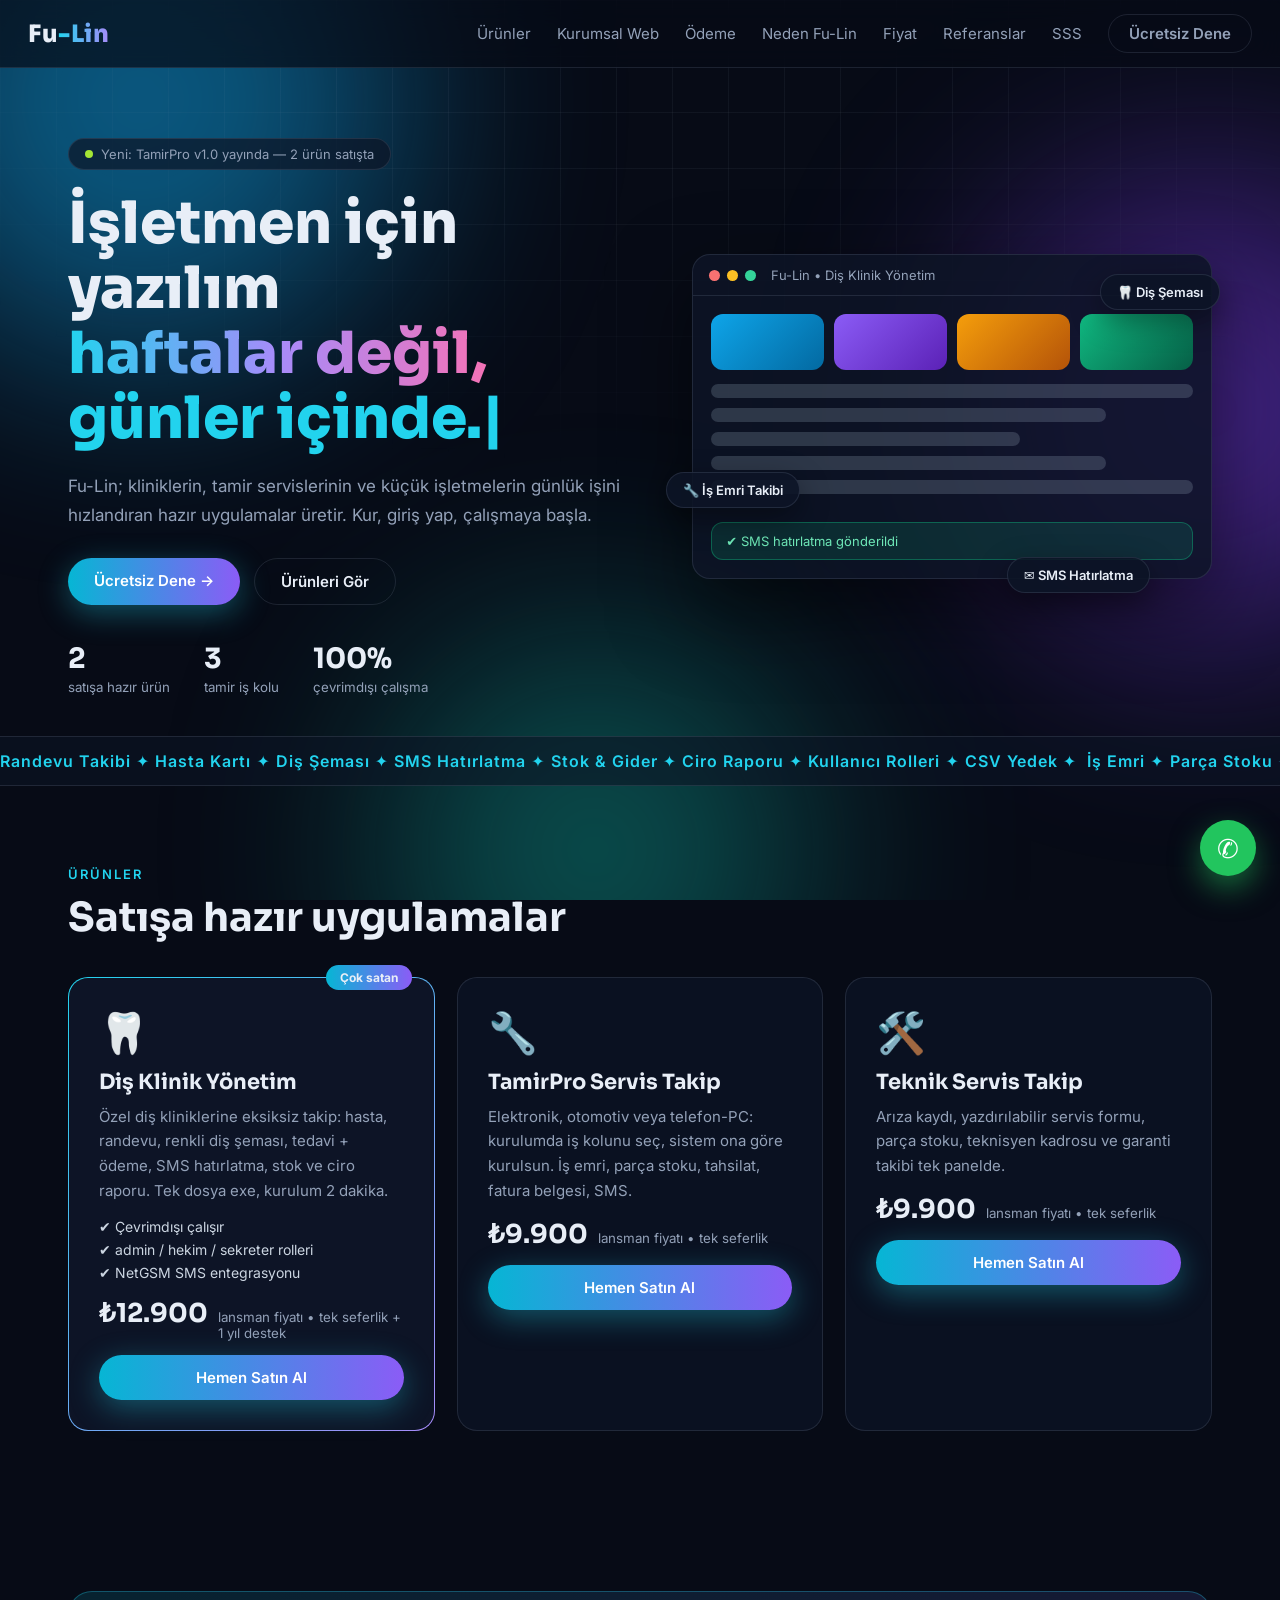
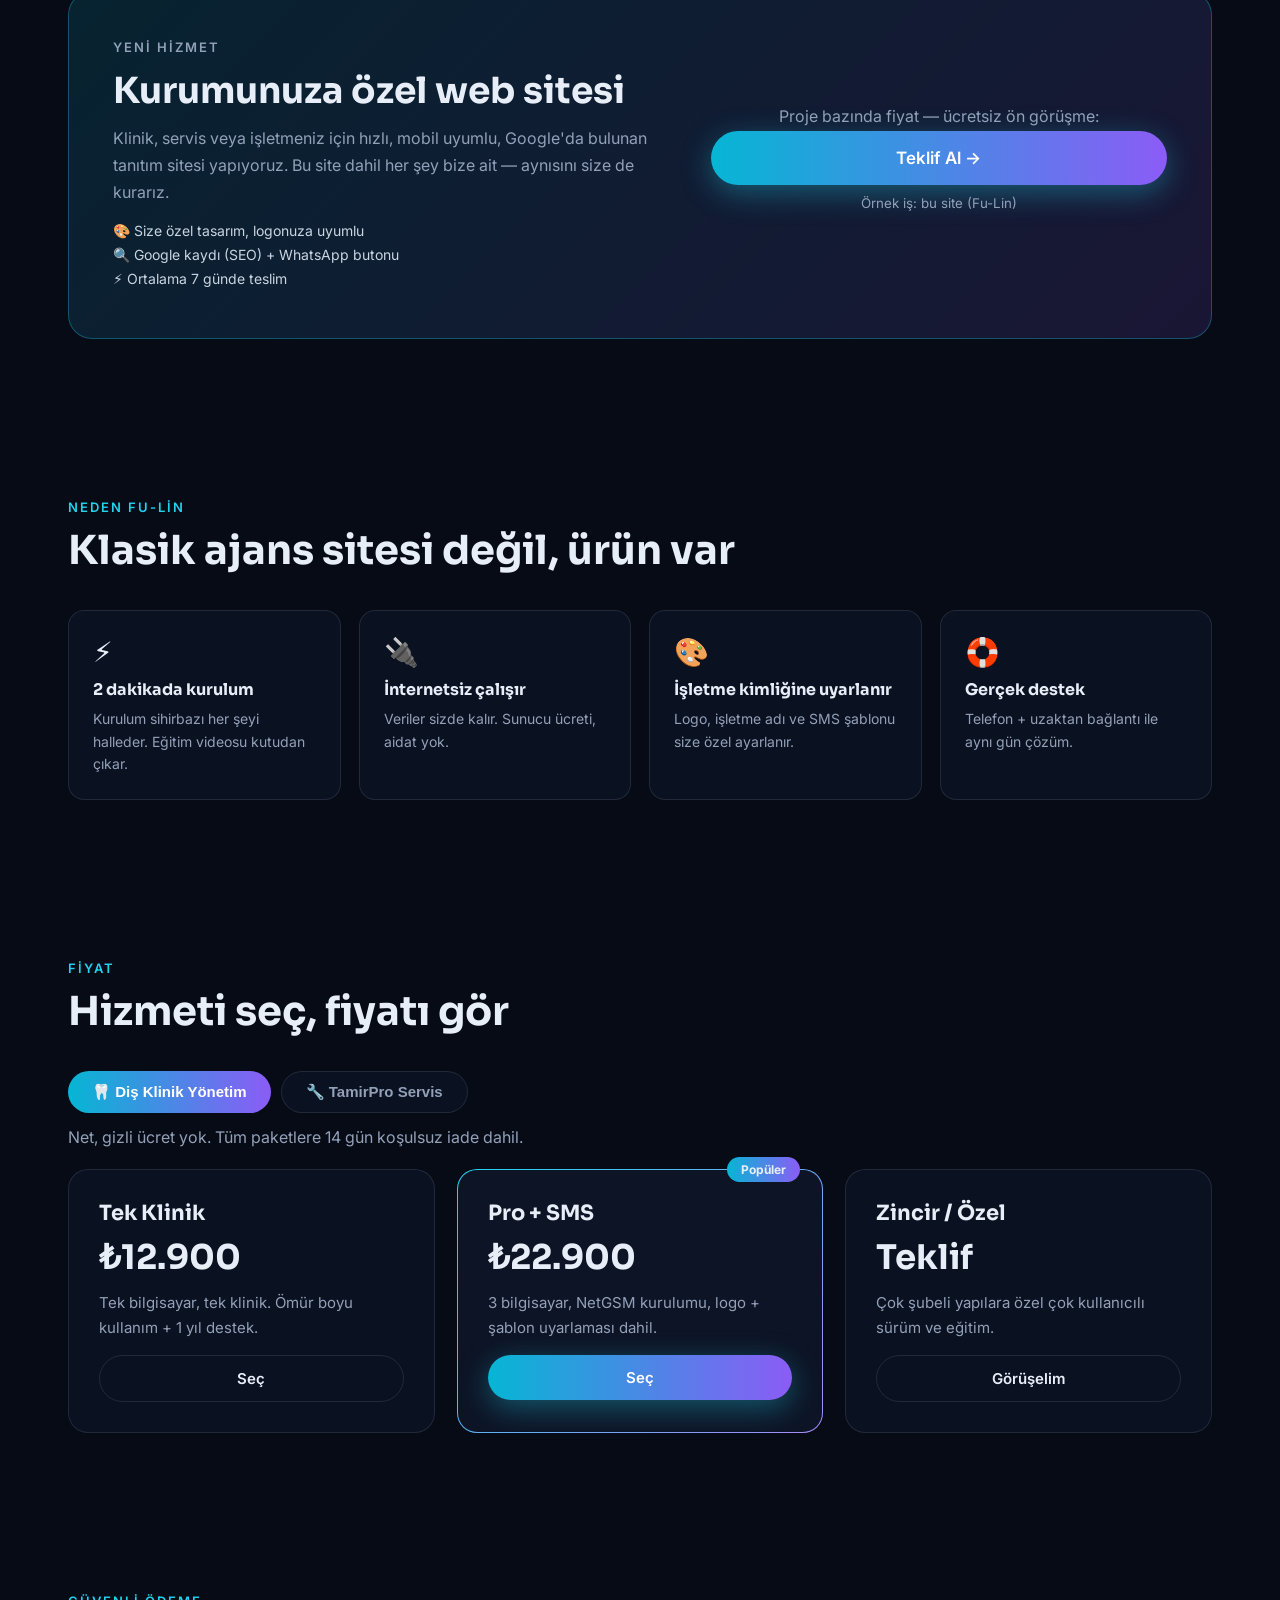
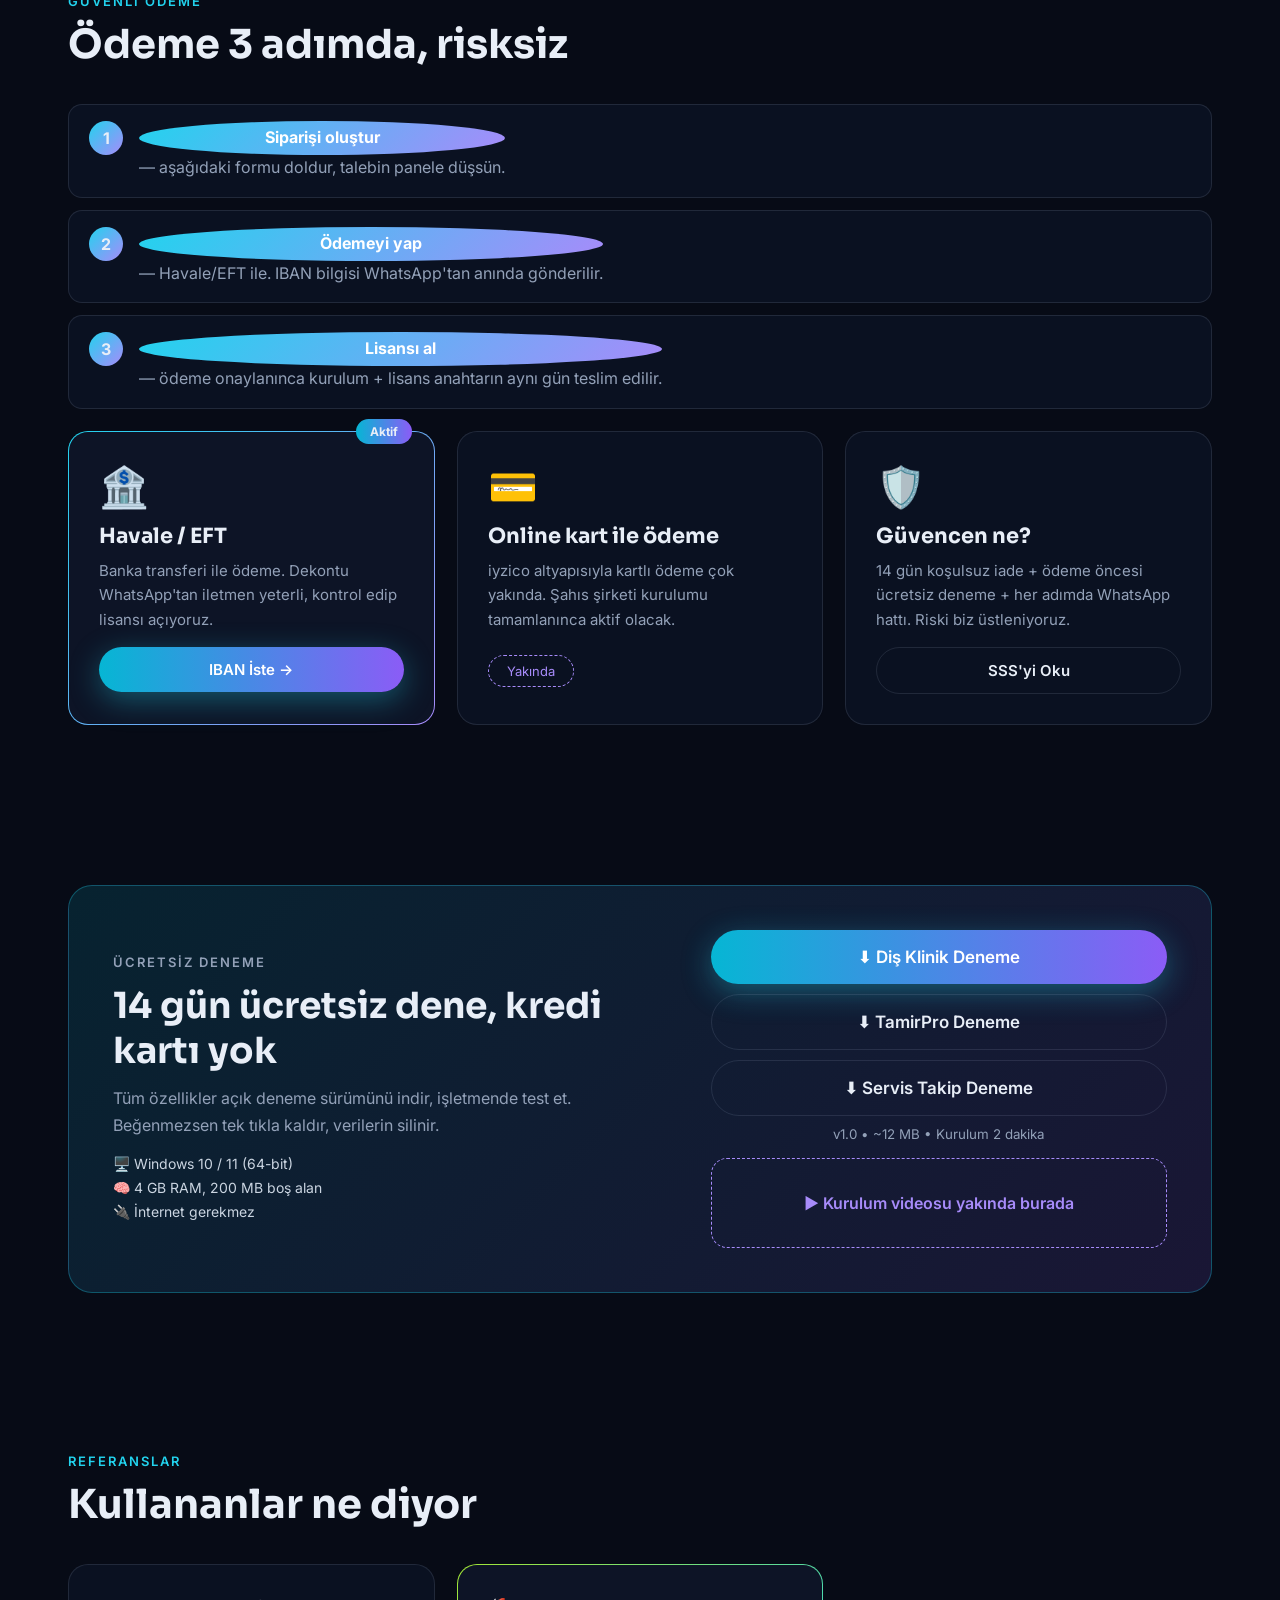
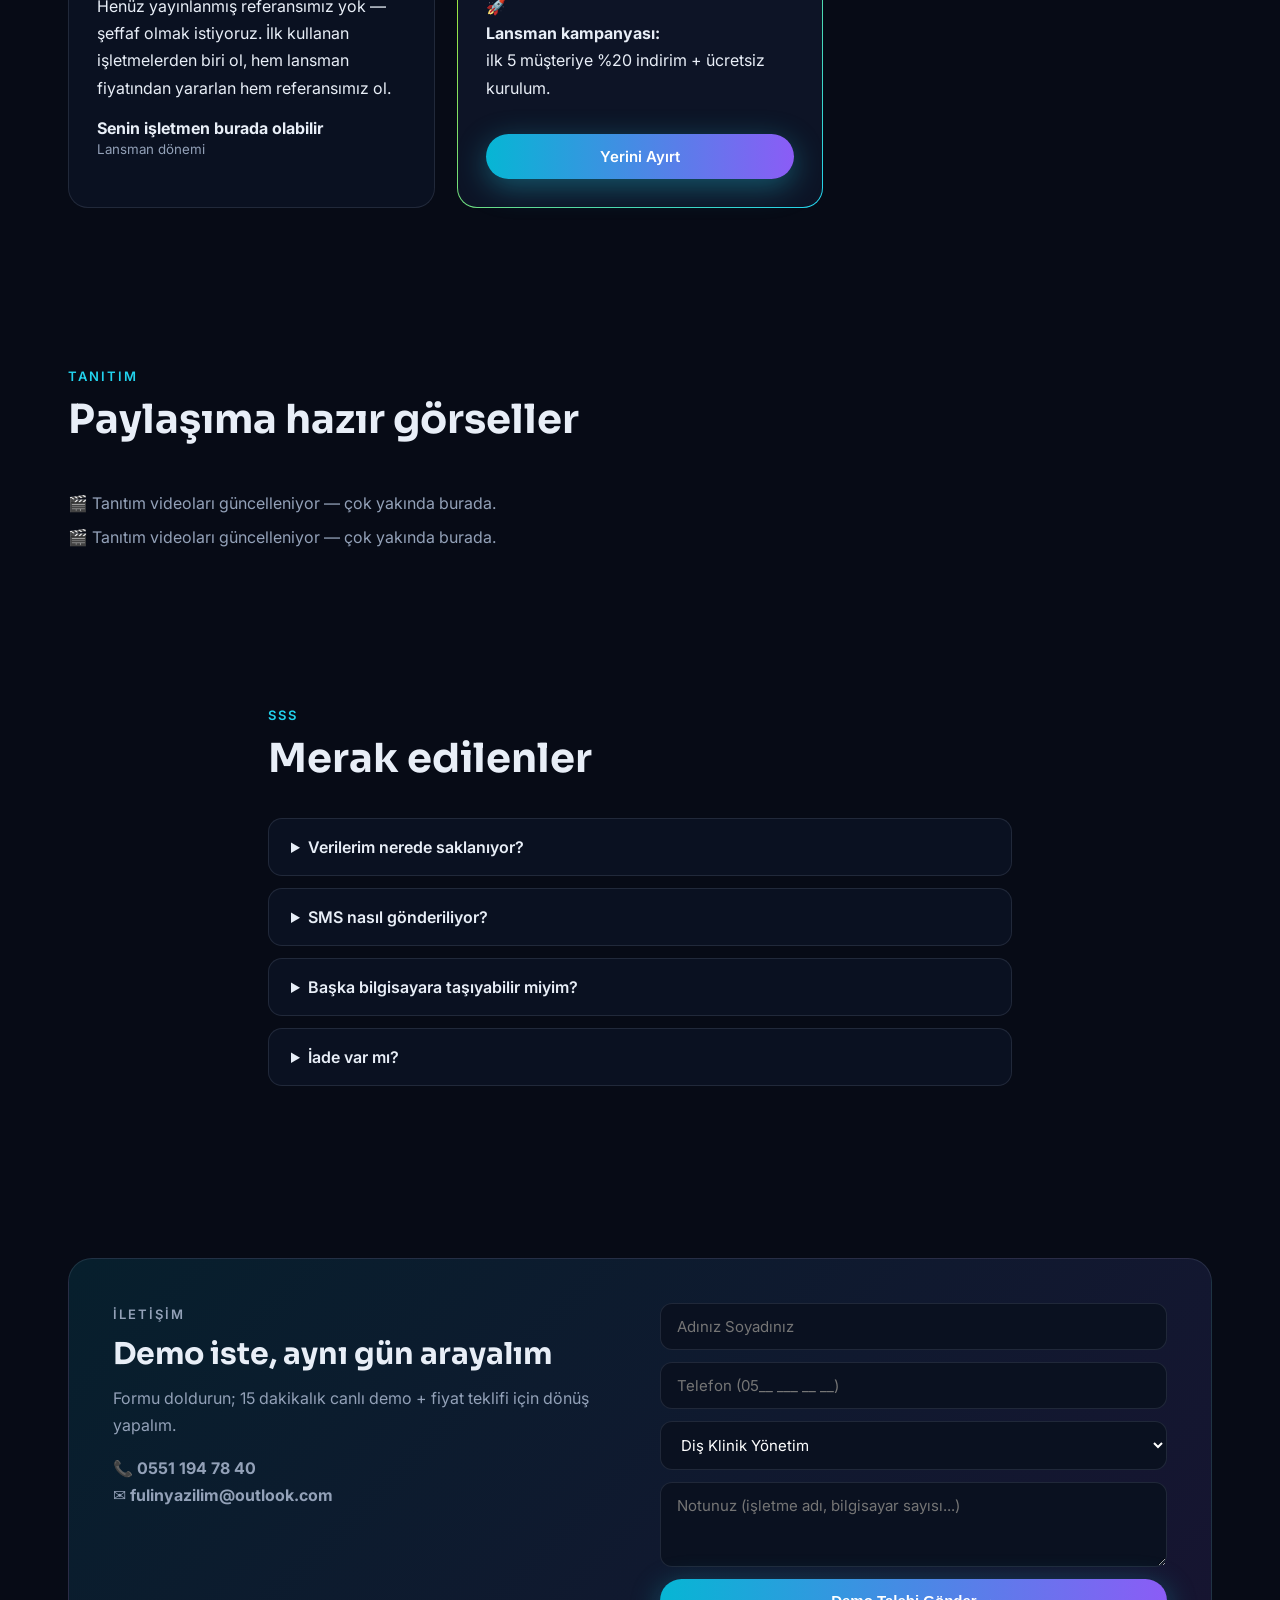
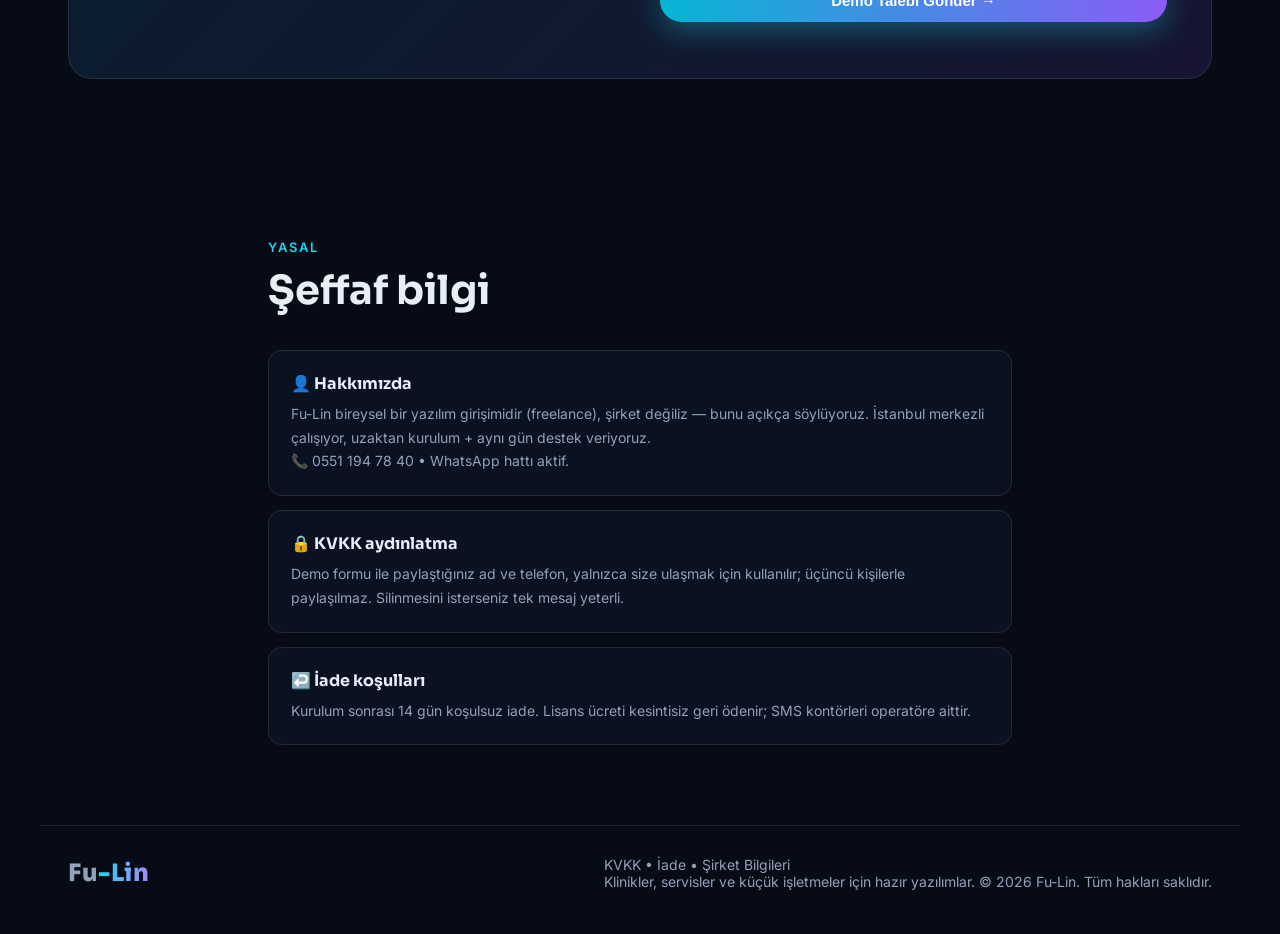
==== docs/index.html @ 16fd8164 "Teknik Servis Takip v1.0 + site" ====
<!DOCTYPE html>
<html lang="tr">
<head>
<meta charset="UTF-8">
<meta name="viewport" content="width=device-width, initial-scale=1.0">
<title>Fu-Lin — İşletmeler İçin Hazır Yazılımlar</title>
<link rel="icon" href="logo.ico">
<meta name="description" content="Fu-Lin: klinikler ve işletmeler için hızlı, modern masaüstü ve web yazılımları.">
<link rel="preconnect" href="https://fonts.googleapis.com">
<link rel="preconnect" href="https://fonts.gstatic.com" crossorigin>
<link href="https://fonts.googleapis.com/css2?family=Sora:wght@400;600;700;800&family=Inter:wght@400;500;600&display=swap" rel="stylesheet">
<link rel="stylesheet" href="styles.css">
</head>
<body>

<div class="bg-orbs"><span class="orb o1"></span><span class="orb o2"></span><span class="orb o3"></span></div>
<div class="grid-overlay"></div>

<header id="nav">
  <a class="logo" href="#top">Fu<span>-Lin</span></a>
  <nav class="links">
    <a href="#urunler">Ürünler</a>
    <a href="#kurumsal-web">Kurumsal Web</a>
    <a href="#odeme">Ödeme</a>
    <a href="#ozellikler">Neden Fu-Lin</a>
    <a href="#fiyat">Fiyat</a>
    <a href="#referanslar">Referanslar</a>
    <a href="#sss">SSS</a>
    <a href="#deneme" class="btn small">Ücretsiz Dene</a>
  </nav>
  <button id="menuBtn" aria-label="Menü">☰</button>
</header>
<nav id="mobileMenu">
  <a href="#urunler">Ürünler</a>
  <a href="#kurumsal-web">Kurumsal Web</a>
  <a href="#ozellikler">Neden Fu-Lin</a>
  <a href="#fiyat">Fiyat</a>
  <a href="#deneme">Ücretsiz Dene</a>
  <a href="#referanslar">Referanslar</a>
  <a href="#sss">SSS</a>
  <a href="#iletisim">Teklif Al</a>
</nav>

<main id="top">
  <!-- HERO -->
  <section class="hero">
    <div class="hero-text">
      <div class="badge"><span class="pulse"></span> Yeni: TamirPro v1.0 yayında — 2 ürün satışta</div>
      <h1>İşletmen için yazılım<br><span class="grad">haftalar değil,</span><br><span id="typed"></span><span class="caret">|</span></h1>
      <p>Fu-Lin; kliniklerin, tamir servislerinin ve küçük işletmelerin günlük işini hızlandıran hazır uygulamalar üretir. Kur, giriş yap, çalışmaya başla.</p>
      <div class="cta">
        <a href="#deneme" class="btn primary">Ücretsiz Dene →</a>
        <a href="#urunler" class="btn ghost">Ürünleri Gör</a>
      </div>
      <div class="stats">
        <div><b><span class="counter" data-to="2">0</span></b><small>satışa hazır ürün</small></div>
        <div><b><span class="counter" data-to="3">0</span></b><small>tamir iş kolu</small></div>
        <div><b><span class="counter" data-to="100">0</span>%</b><small>çevrimdışı çalışma</small></div>
      </div>
    </div>
    <div class="hero-visual">
      <div class="mock tilt">
        <div class="mock-bar"><i></i><i></i><i></i><span>Fu-Lin • Diş Klinik Yönetim</span></div>
        <div class="mock-body">
          <div class="mock-cards"><b></b><b></b><b></b><b></b></div>
          <div class="mock-rows"><i></i><i></i><i></i><i></i><i></i></div>
        </div>
        <div class="mock-toast">✔ SMS hatırlatma gönderildi</div>
      </div>
      <div class="chip c1">🦷 Diş Şeması</div>
      <div class="chip c2">🔧 İş Emri Takibi</div>
      <div class="chip c3">✉️ SMS Hatırlatma</div>
    </div>
  </section>

  <!-- MARQUEE -->
  <div class="marquee"><div class="track">
    <span>Randevu Takibi ✦ Hasta Kartı ✦ Diş Şeması ✦ SMS Hatırlatma ✦ Stok &amp; Gider ✦ Ciro Raporu ✦ Kullanıcı Rolleri ✦ CSV Yedek ✦&nbsp;</span>
    <span>İş Emri ✦ Parça Stoku ✦ Fatura Belgesi ✦ Borç Takibi ✦ Cihaz Türleri ✦ Durum Akışı ✦ CSV Rapor ✦&nbsp;</span>
  </div></div>

  <!-- ÜRÜNLER -->
  <section id="urunler" class="section">
    <p class="kicker reveal">Ürünler</p>
    <h2 class="reveal">Satışa hazır uygulamalar</h2>
    <div class="cards">
      <article class="card featured reveal">
        <div class="tag">Çok satan</div>
        <div class="emoji">🦷</div>
        <h3>Diş Klinik Yönetim</h3>
        <p>Özel diş kliniklerine eksiksiz takip: hasta, randevu, renkli diş şeması, tedavi + ödeme, SMS hatırlatma, stok ve ciro raporu. Tek dosya exe, kurulum 2 dakika.</p>
        <ul><li>✔ Çevrimdışı çalışır</li><li>✔ admin / hekim / sekreter rolleri</li><li>✔ NetGSM SMS entegrasyonu</li></ul>
        <div class="price-row"><b>₺12.900</b><small>lansman fiyatı • tek seferlik + 1 yıl destek</small></div>
        <a href="#iletisim" class="btn primary full">Hemen Satın Al</a>
      </article>
      <article class="card reveal">
        <div class="emoji">🔧</div>
        <h3>TamirPro Servis Takip</h3>
        <p>Elektronik, otomotiv veya telefon-PC: kurulumda iş kolunu seç, sistem ona göre kurulsun. İş emri, parça stoku, tahsilat, fatura belgesi, SMS.</p>
        <div class="price-row"><b>₺9.900</b><small>lansman fiyatı • tek seferlik</small></div>
        <a href="#iletisim" class="btn primary full">Hemen Satın Al</a>
      </article>
      <article class="card reveal">
        <div class="emoji">🛠️</div>
        <h3>Teknik Servis Takip</h3>
        <p>Arıza kaydı, yazdırılabilir servis formu, parça stoku, teknisyen kadrosu ve garanti takibi tek panelde.</p>
        <div class="price-row"><b>₺9.900</b><small>lansman fiyatı • tek seferlik</small></div>
        <a href="#iletisim" class="btn primary full">Hemen Satın Al</a>
      </article>
    </div>
  </section>

  <!-- KURUMSAL WEB -->
  <section id="kurumsal-web" class="section">
    <div class="trial-box reveal">
      <div>
        <p class="kicker">Yeni hizmet</p>
        <h2>Kurumunuza özel web sitesi</h2>
        <p>Klinik, servis veya işletmeniz için hızlı, mobil uyumlu, Google'da bulunan tanıtım sitesi yapıyoruz. Bu site dahil her şey bize ait — aynısını size de kurarız.</p>
        <ul class="sysreq">
          <li>🎨 Size özel tasarım, logonuza uyumlu</li>
          <li>🔍 Google kaydı (SEO) + WhatsApp butonu</li>
          <li>⚡ Ortalama 7 günde teslim</li>
        </ul>
      </div>
      <div class="trial-right">
        <p style="color:var(--mut)">Proje bazında fiyat — ücretsiz ön görüşme:</p>
        <a href="#iletisim" class="btn primary full big-btn">Teklif Al →</a>
        <small>Örnek iş: bu site (Fu-Lin)</small>
      </div>
    </div>
  </section>

  <!-- ÖZELLİKLER -->
  <section id="ozellikler" class="section">
    <p class="kicker reveal">Neden Fu-Lin</p>
    <h2 class="reveal">Klasik ajans sitesi değil, ürün var</h2>
    <div class="feat-grid">
      <div class="feat reveal"><b>⚡</b><h4>2 dakikada kurulum</h4><p>Kurulum sihirbazı her şeyi halleder. Eğitim videosu kutudan çıkar.</p></div>
      <div class="feat reveal"><b>🔌</b><h4>İnternetsiz çalışır</h4><p>Veriler sizde kalır. Sunucu ücreti, aidat yok.</p></div>
      <div class="feat reveal"><b>🎨</b><h4>İşletme kimliğine uyarlanır</h4><p>Logo, işletme adı ve SMS şablonu size özel ayarlanır.</p></div>
      <div class="feat reveal"><b>🛟</b><h4>Gerçek destek</h4><p>Telefon + uzaktan bağlantı ile aynı gün çözüm.</p></div>
    </div>
  </section>

  <!-- FİYAT -->
  <section id="fiyat" class="section">
    <p class="kicker reveal">Fiyat</p>
    <h2 class="reveal">Hizmeti seç, fiyatı gör</h2>
    <div class="fiyat-sec reveal" id="fiyatSec">
      <button data-urun="dis" class="aktif">🦷 Diş Klinik Yönetim</button>
      <button data-urun="tamir">🔧 TamirPro Servis</button>
    </div>
    <p class="reveal" style="color:var(--mut);margin-bottom:22px">Net, gizli ücret yok. Tüm paketlere 14 gün koşulsuz iade dahil.</p>
    <div class="cards pricing" id="fiyatKartlar">
    </div>
  </section>

  <!-- ÖDEME -->
  <section id="odeme" class="section">
    <p class="kicker reveal">Güvenli ödeme</p>
    <h2 class="reveal">Ödeme 3 adımda, risksiz</h2>
    <div class="odeme-adim reveal"><b>1</b><p><b>Siparişi oluştur</b> — aşağıdaki formu doldur, talebin panele düşsün.</p></div>
    <div class="odeme-adim reveal"><b>2</b><p><b>Ödemeyi yap</b> — Havale/EFT ile. IBAN bilgisi WhatsApp'tan anında gönderilir.</p></div>
    <div class="odeme-adim reveal"><b>3</b><p><b>Lisansı al</b> — ödeme onaylanınca kurulum + lisans anahtarın aynı gün teslim edilir.</p></div>
    <div class="cards" style="margin-top:22px">
      <article class="card featured reveal"><div class="tag">Aktif</div><div class="emoji">🏦</div><h3>Havale / EFT</h3><p>Banka transferi ile ödeme. Dekontu WhatsApp'tan iletmen yeterli, kontrol edip lisansı açıyoruz.</p><a class="btn primary full" href="https://wa.me/905511947840?text=Merhaba%2C%20IBAN%20bilgisi%20alabilir%20miyim%3F" target="_blank" rel="noopener">IBAN İste →</a></article>
      <article class="card reveal"><div class="emoji">💳</div><h3>Online kart ile ödeme</h3><p>iyzico altyapısıyla kartlı ödeme çok yakında. Şahıs şirketi kurulumu tamamlanınca aktif olacak.</p><div class="soon">Yakında</div></article>
      <article class="card reveal"><div class="emoji">🛡️</div><h3>Güvencen ne?</h3><p>14 gün koşulsuz iade + ödeme öncesi ücretsiz deneme + her adımda WhatsApp hattı. Riski biz üstleniyoruz.</p><a class="btn ghost full" href="#sss">SSS'yi Oku</a></article>
    </div>
  </section>

  <!-- DENEME -->
  <section id="deneme" class="section">
    <div class="trial-box reveal">
      <div>
        <p class="kicker">Ücretsiz deneme</p>
        <h2>14 gün ücretsiz dene, kredi kartı yok</h2>
        <p>Tüm özellikler açık deneme sürümünü indir, işletmende test et. Beğenmezsen tek tıkla kaldır, verilerin silinir.</p>
        <ul class="sysreq">
          <li>🖥️ Windows 10 / 11 (64-bit)</li>
          <li>🧠 4 GB RAM, 200 MB boş alan</li>
          <li>🔌 İnternet gerekmez</li>
        </ul>
      </div>
      <div class="trial-right">
        <a href="indir/DisKlinikYonetim_Deneme.exe" class="btn primary full big-btn">⬇ Diş Klinik Deneme</a>
        <a href="indir/TamirPro_Deneme.exe" class="btn ghost full big-btn" style="margin-top:10px">⬇ TamirPro Deneme</a>
        <a href="indir/ServisPro_Deneme.exe" class="btn ghost full big-btn" style="margin-top:10px">⬇ Servis Takip Deneme</a>
        <small>v1.0 • ~12 MB • Kurulum 2 dakika</small>
        <div class="video-ph">▶ Kurulum videosu yakında burada</div>
      </div>
    </div>
  </section>

  <!-- REFERANSLAR -->
  <section id="referanslar" class="section">
    <p class="kicker reveal">Referanslar</p>
    <h2 class="reveal">Kullananlar ne diyor</h2>
    <div class="ref-grid">
      <article class="ref-card reveal"><p>Henüz yayınlanmış referansımız yok — şeffaf olmak istiyoruz. İlk kullanan işletmelerden biri ol, hem lansman fiyatından yararlan hem referansımız ol.</p><b>Senin işletmen burada olabilir</b><small>Lansman dönemi</small></article>
      <article class="ref-card campaign reveal"><p>🚀 <b>Lansman kampanyası:</b> ilk 5 müşteriye %20 indirim + ücretsiz kurulum.</p><a href="#iletisim" class="btn primary full">Yerini Ayırt</a></article>
    </div>
  </section>

  <!-- GALERİ -->
  <section id="galeri" class="section">
    <p class="kicker reveal">Tanıtım</p>
    <h2 class="reveal">Paylaşıma hazır görseller</h2>
    <div class="galeri-grid">
    </div>
    <p class="reveal" style="color:var(--mut);margin-top:14px">🎬 Tanıtım videoları güncelleniyor — çok yakında burada.</p>
    <p class="reveal" style="color:var(--mut);margin-top:14px">🎬 Tanıtım videoları güncelleniyor — çok yakında burada.</p>
  </section>

  <!-- SSS -->
  <section id="sss" class="section narrow">
    <p class="kicker reveal">SSS</p>
    <h2 class="reveal">Merak edilenler</h2>
    <details class="reveal"><summary>Verilerim nerede saklanıyor?</summary><p>Bilgisayarınızda, size özel veritabanında. İnternet kesilse bile çalışır.</p></details>
    <details class="reveal"><summary>SMS nasıl gönderiliyor?</summary><p>NetGSM hattınızla entegre çalışır. Hattınız yoksa kurulumda yardımcı oluruz; kontör ücreti operatöre ödenir.</p></details>
    <details class="reveal"><summary>Başka bilgisayara taşıyabilir miyim?</summary><p>Evet. Yedek al → yeni bilgisayara kur → geri yükle. 5 dakika sürer.</p></details>
    <details class="reveal"><summary>İade var mı?</summary><p>Kurulum sonrası 14 gün koşulsuz iade.</p></details>
  </section>

  <!-- İLETİŞİM -->
  <section id="iletisim" class="section">
    <div class="contact-box reveal">
      <div>
        <p class="kicker">İletişim</p>
        <h2>Demo iste, aynı gün arayalım</h2>
        <p>Formu doldurun; 15 dakikalık canlı demo + fiyat teklifi için dönüş yapalım.</p>
        <p class="contact-lines">📞 <b>0551 194 78 40</b><br>✉️ <a href="mailto:fulinyazilim@outlook.com"><b>fulinyazilim@outlook.com</b></a></p>
      </div>
      <form id="leadForm">
        <input name="ad" placeholder="Adınız Soyadınız" required>
        <input name="tel" placeholder="Telefon (05__ ___ __ __)" required>
        <select name="urun"><option>Diş Klinik Yönetim</option><option>TamirPro Servis Takip</option><option>Teknik Servis Takip</option><option>Kurumsal Web Sitesi (teklif)</option></select>
        <textarea name="not" rows="3" placeholder="Notunuz (işletme adı, bilgisayar sayısı...)"></textarea>
        <button class="btn primary full" type="submit">Demo Talebi Gönder →</button>
        <small id="formNote"></small>
      </form>
    </div>
  </section>
  <!-- YASAL -->
  <section id="yasal" class="section narrow">
    <p class="kicker reveal">Yasal</p>
    <h2 class="reveal">Şeffaf bilgi</h2>
    <div class="legal-grid">
      <div class="legal-card reveal"><h4>👤 Hakkımızda</h4><p>Fu-Lin bireysel bir yazılım girişimidir (freelance), şirket değiliz — bunu açıkça söylüyoruz. İstanbul merkezli çalışıyor, uzaktan kurulum + aynı gün destek veriyoruz.<br>📞 0551 194 78 40 • WhatsApp hattı aktif.</p></div>
      <div class="legal-card reveal"><h4>🔒 KVKK aydınlatma</h4><p>Demo formu ile paylaştığınız ad ve telefon, yalnızca size ulaşmak için kullanılır; üçüncü kişilerle paylaşılmaz. Silinmesini isterseniz tek mesaj yeterli.</p></div>
      <div class="legal-card reveal"><h4>↩️ İade koşulları</h4><p>Kurulum sonrası 14 gün koşulsuz iade. Lisans ücreti kesintisiz geri ödenir; SMS kontörleri operatöre aittir.</p></div>
    </div>
  </section>
</main>

<footer>
  <a class="logo" href="#top">Fu<span>-Lin</span></a>
  <p><a href="#yasal">KVKK • İade • Şirket Bilgileri</a><br>Klinikler, servisler ve küçük işletmeler için hazır yazılımlar. © 2026 Fu-Lin. Tüm hakları saklıdır.</p>
</footer>

<a id="wa" href="https://wa.me/905511947840?text=Merhaba%2C%20Fu-Lin%20demo%20istiyorum" target="_blank" rel="noopener" aria-label="WhatsApp">✆</a>

<script src="app.js"></script>
</body>
</html>
---- docs/styles.css ----
:root{
  --bg:#070b16; --panel:#0d1426; --line:rgba(148,163,184,.16);
  --txt:#e8eef7; --mut:#93a1b8; --cyan:#22d3ee; --vio:#a78bfa; --lime:#a3e635;
  --radius:20px;
}
*{margin:0;padding:0;box-sizing:border-box}
html{scroll-behavior:smooth}
body{background:var(--bg);color:var(--txt);font-family:Inter,system-ui,sans-serif;overflow-x:hidden}
h1,h2,h3,h4,.logo{font-family:Sora,sans-serif}
a{color:inherit;text-decoration:none}

/* arka plan */
.bg-orbs{position:fixed;inset:0;z-index:-2;overflow:hidden}
.orb{position:absolute;border-radius:50%;filter:blur(110px);opacity:.5;animation:drift 14s ease-in-out infinite alternate}
.o1{width:520px;height:520px;background:#0ea5e9;top:-160px;left:-120px}
.o2{width:460px;height:460px;background:#7c3aed;top:20%;right:-160px;animation-delay:-5s}
.o3{width:420px;height:420px;background:#0d9488;bottom:-160px;left:30%;animation-delay:-9s}
@keyframes drift{to{transform:translate(60px,40px) scale(1.12)}}
.grid-overlay{position:fixed;inset:0;z-index:-1;pointer-events:none;
  background-image:linear-gradient(rgba(148,163,184,.07) 1px,transparent 1px),linear-gradient(90deg,rgba(148,163,184,.07) 1px,transparent 1px);
  background-size:56px 56px;mask-image:radial-gradient(ellipse 90% 70% at 50% 0%,#000 30%,transparent 75%)}

/* nav */
#nav{position:sticky;top:0;z-index:50;display:flex;align-items:center;justify-content:space-between;
  padding:14px 28px;backdrop-filter:blur(14px);background:rgba(7,11,22,.7);border-bottom:1px solid var(--line)}
.logo{font-size:24px;font-weight:800;letter-spacing:.5px}
.logo span{background:linear-gradient(90deg,var(--cyan),var(--vio));-webkit-background-clip:text;background-clip:text;color:transparent}
.links{display:flex;gap:26px;align-items:center;font-size:15px;color:var(--mut)}
.links a:hover{color:#fff}
#menuBtn{display:none;background:none;border:1px solid var(--line);color:#fff;border-radius:10px;padding:6px 12px;font-size:18px}
#mobileMenu{display:none;flex-direction:column;gap:4px;padding:10px 20px;background:rgba(7,11,22,.95);border-bottom:1px solid var(--line)}
#mobileMenu.open{display:flex}
#mobileMenu a{padding:10px 4px;color:var(--mut)}

/* buton */
.btn{display:inline-block;padding:13px 26px;border-radius:999px;font-weight:600;font-size:15px;border:1px solid var(--line);transition:.25s;cursor:pointer;text-align:center}
.btn.small{padding:9px 20px}
.btn.primary{background:linear-gradient(90deg,#06b6d4,#8b5cf6);border:none;color:#fff;box-shadow:0 8px 30px rgba(34,211,238,.35)}
.btn.primary:hover{transform:translateY(-2px);box-shadow:0 14px 40px rgba(139,92,246,.5)}
.btn.ghost:hover{border-color:var(--cyan);color:var(--cyan)}
.btn.full{width:100%}

/* hero */
.hero{max-width:1200px;margin:0 auto;padding:70px 28px 40px;display:grid;grid-template-columns:1.05fr .95fr;gap:50px;align-items:center}
.badge{display:inline-flex;align-items:center;gap:8px;font-size:13px;color:var(--mut);border:1px solid var(--line);
  padding:7px 16px;border-radius:999px;background:rgba(13,20,38,.7);margin-bottom:22px}
.pulse{width:8px;height:8px;border-radius:50%;background:var(--lime);animation:pl 1.6s infinite}
@keyframes pl{50%{box-shadow:0 0 0 7px rgba(163,230,53,.15)}}
.hero h1{font-size:clamp(34px,5vw,58px);line-height:1.12;font-weight:800}
.grad{background:linear-gradient(90deg,var(--cyan),var(--vio),#f472b6);-webkit-background-clip:text;background-clip:text;color:transparent}
#typed{color:var(--cyan)}
.caret{animation:blink 1s steps(1) infinite;color:var(--cyan)}
@keyframes blink{50%{opacity:0}}
.hero p{color:var(--mut);margin:20px 0 28px;font-size:17px;line-height:1.7}
.cta{display:flex;gap:14px;flex-wrap:wrap}
.stats{display:flex;gap:34px;margin-top:36px}
.stats b{font-size:28px;font-family:Sora;display:block}
.stats small{color:var(--mut)}

/* mock pencere */
.hero-visual{position:relative}
.mock{background:rgba(13,20,38,.85);border:1px solid var(--line);border-radius:18px;overflow:hidden;
  box-shadow:0 30px 80px rgba(0,0,0,.5);animation:floaty 5s ease-in-out infinite}
@keyframes floaty{50%{transform:translateY(-12px)}}
.mock-bar{display:flex;gap:7px;align-items:center;padding:12px 16px;border-bottom:1px solid var(--line);font-size:13px;color:var(--mut)}
.mock-bar i{width:11px;height:11px;border-radius:50%;background:#f87171;display:block}
.mock-bar i:nth-child(2){background:#fbbf24}.mock-bar i:nth-child(3){background:#34d399}
.mock-bar span{margin-left:8px}
.mock-body{padding:18px}
.mock-cards{display:grid;grid-template-columns:repeat(4,1fr);gap:10px;margin-bottom:14px}
.mock-cards b{height:56px;border-radius:12px;display:block;animation:shimmer 2.6s infinite}
.mock-cards b:nth-child(1){background:linear-gradient(135deg,#0ea5e9,#0369a1)}
.mock-cards b:nth-child(2){background:linear-gradient(135deg,#8b5cf6,#5b21b6)}
.mock-cards b:nth-child(3){background:linear-gradient(135deg,#f59e0b,#b45309)}
.mock-cards b:nth-child(4){background:linear-gradient(135deg,#10b981,#065f46)}
@keyframes shimmer{50%{filter:brightness(1.25)}}
.mock-rows i{display:block;height:14px;border-radius:7px;background:rgba(148,163,184,.25);margin:10px 0;animation:load 3s ease-in-out infinite}
.mock-rows i:nth-child(2n){width:82%}.mock-rows i:nth-child(3n){width:64%}
@keyframes load{50%{opacity:.5}}
.mock-toast{margin:0 18px 18px;background:rgba(16,185,129,.15);border:1px solid rgba(16,185,129,.4);color:#6ee7b7;
  padding:10px 14px;border-radius:12px;font-size:13px;animation:toast 4s infinite}
@keyframes toast{0%,100%{opacity:.65}50%{opacity:1;transform:translateY(-2px)}}
.chip{position:absolute;padding:9px 16px;border-radius:999px;font-size:13px;font-weight:600;background:rgba(13,20,38,.9);
  border:1px solid var(--line);box-shadow:0 10px 30px rgba(0,0,0,.4);animation:floaty 4s ease-in-out infinite}
.c1{top:6%;right:-8px}.c2{bottom:22%;left:-26px;animation-delay:-1.4s}.c3{bottom:-14px;right:12%;animation-delay:-2.6s}

/* marquee */
.marquee{overflow:hidden;border-top:1px solid var(--line);border-bottom:1px solid var(--line);padding:14px 0;
  background:rgba(13,20,38,.6);color:var(--cyan);font-weight:600;letter-spacing:1px;white-space:nowrap}
.track{display:inline-block;animation:mq 26s linear infinite}
@keyframes mq{to{transform:translateX(-50%)}}

/* bölümler */
.section{max-width:1200px;margin:0 auto;padding:80px 28px}
.section.narrow{max-width:800px}
.kicker{color:var(--cyan);font-weight:600;letter-spacing:2px;text-transform:uppercase;font-size:13px;margin-bottom:10px}
.section h2{font-size:clamp(26px,3.6vw,40px);margin-bottom:34px}
.cards{display:grid;grid-template-columns:repeat(3,1fr);gap:22px}
.cards.pricing{align-items:stretch}
.card{position:relative;background:rgba(13,20,38,.75);border:1px solid var(--line);border-radius:var(--radius);
  padding:30px;transition:.3s;backdrop-filter:blur(8px)}
.card:hover{transform:translateY(-8px);border-color:rgba(34,211,238,.5);box-shadow:0 24px 60px rgba(34,211,238,.15)}
.card.featured{border:1px solid transparent;background:linear-gradient(#0d1426,#0d1426) padding-box,linear-gradient(135deg,var(--cyan),var(--vio)) border-box}
.card .emoji{font-size:40px;margin-bottom:12px}
.card h3{font-size:21px;margin-bottom:10px}
.card p{color:var(--mut);font-size:15px;line-height:1.65;margin-bottom:14px}
.card ul{list-style:none;margin-bottom:16px;color:#cbd5e1;font-size:14px}
.card ul li{margin:6px 0}
.tag{position:absolute;top:-13px;right:22px;background:linear-gradient(90deg,#06b6d4,#8b5cf6);font-size:12px;
  font-weight:700;padding:5px 14px;border-radius:999px}
.price-row{display:flex;align-items:baseline;gap:10px;margin:14px 0}
.price-row b{font-size:26px;font-family:Sora}
.price-row small{color:var(--mut)}
.soon{display:inline-block;margin-top:8px;color:var(--vio);border:1px dashed var(--vio);border-radius:999px;padding:7px 18px;font-size:13px}
.big{font-size:34px;font-family:Sora;display:block;margin:8px 0 12px}

/* özellikler */
.feat-grid{display:grid;grid-template-columns:repeat(4,1fr);gap:18px}
.feat{background:rgba(13,20,38,.75);border:1px solid var(--line);border-radius:16px;padding:24px;transition:.3s}
.feat:hover{border-color:var(--vio);transform:translateY(-5px)}
.feat b{font-size:28px}
.feat h4{margin:10px 0 8px}
.feat p{color:var(--mut);font-size:14px;line-height:1.6}

/* sss */
details{background:rgba(13,20,38,.75);border:1px solid var(--line);border-radius:14px;padding:18px 22px;margin-bottom:12px;cursor:pointer}
summary{font-weight:600}
details p{color:var(--mut);margin-top:10px;font-size:15px}

/* iletişim */
.contact-box{display:grid;grid-template-columns:1fr 1fr;gap:40px;background:linear-gradient(135deg,rgba(6,182,212,.12),rgba(139,92,246,.12));
  border:1px solid var(--line);border-radius:24px;padding:44px}
.contact-box h2{font-size:30px;margin-bottom:12px}
.contact-box p{color:var(--mut);line-height:1.7}
.contact-lines{margin-top:16px;line-height:2;color:var(--txt)}
#leadForm{display:flex;flex-direction:column;gap:12px}
#leadForm input,#leadForm select,#leadForm textarea{background:#0a1120;border:1px solid var(--line);border-radius:12px;
  padding:13px 16px;color:#fff;font-size:15px;font-family:inherit}
#leadForm input:focus,#leadForm select:focus,#leadForm textarea:focus{outline:none;border-color:var(--cyan)}
#formNote{color:var(--lime);font-size:13px}

/* fiyat seçim */
.fiyat-sec{display:flex;gap:10px;flex-wrap:wrap;margin-bottom:14px}
.fiyat-sec button{background:rgba(13,20,38,.75);border:1px solid var(--line);color:var(--mut);
  border-radius:999px;padding:11px 24px;font-size:15px;font-weight:600;cursor:pointer;transition:.25s}
.fiyat-sec button.aktif{background:linear-gradient(90deg,#06b6d4,#8b5cf6);color:#fff;border:none}
.fiyat-sec button:hover{color:#fff;border-color:var(--cyan)}

/* odeme adimlari */
.odeme-adim{display:flex;gap:16px;align-items:flex-start;background:rgba(13,20,38,.75);border:1px solid var(--line);
  border-radius:14px;padding:16px 20px;margin-bottom:12px}
.odeme-adim b:first-child{background:linear-gradient(135deg,var(--cyan),var(--vio));min-width:34px;height:34px;
  border-radius:50%;display:flex;align-items:center;justify-content:center;font-size:16px}
.odeme-adim p{color:var(--mut);line-height:1.6}
.odeme-adim p b{color:#fff}

/* galeri */
.galeri-grid{display:grid;grid-template-columns:repeat(3,1fr);gap:18px}
.galeri-grid img{width:100%;border-radius:16px;border:1px solid var(--line);transition:.3s;aspect-ratio:1/1;object-fit:cover}
.galeri-grid img:hover{transform:scale(1.03);border-color:var(--cyan)}
.galeri-video{display:flex;flex-direction:column;align-items:center;justify-content:center;gap:10px;font-size:44px;
  border:1px dashed var(--vio);border-radius:16px;color:var(--vio);min-height:200px;transition:.3s}
.galeri-video span{font-size:15px;color:var(--mut);text-align:center}
.galeri-video:hover{border-color:var(--cyan);color:var(--cyan)}

.galeri-video-film{width:100%;max-width:420px;border-radius:16px;border:1px solid var(--line);justify-self:center}

/* reveal */
.reveal{opacity:0;transform:translateY(28px);transition:.7s ease}
.reveal.in{opacity:1;transform:none}

footer{display:flex;gap:14px;align-items:center;justify-content:space-between;max-width:1200px;margin:0 auto;
  padding:30px 28px 44px;color:var(--mut);font-size:14px;border-top:1px solid var(--line)}
footer a:hover{color:var(--cyan)}

/* deneme */
.trial-box{display:grid;grid-template-columns:1.1fr .9fr;gap:40px;align-items:center;
  background:linear-gradient(135deg,rgba(6,182,212,.14),rgba(139,92,246,.14));
  border:1px solid rgba(34,211,238,.3);border-radius:24px;padding:44px}
.trial-box h2{font-size:clamp(24px,3.4vw,36px);margin-bottom:12px}
.trial-box p{color:var(--mut);line-height:1.7}
.sysreq{list-style:none;margin-top:16px;color:#cbd5e1;font-size:14px}
.sysreq li{margin:7px 0}
.trial-right{text-align:center}
.big-btn{font-size:17px;padding:17px 26px}
.trial-right small{display:block;margin:10px 0 16px;color:var(--mut)}
.video-ph{border:1px dashed var(--vio);border-radius:16px;padding:34px 16px;color:var(--vio);font-weight:600}

/* referanslar */
.ref-grid{display:grid;grid-template-columns:repeat(3,1fr);gap:22px}
.ref-card{background:rgba(13,20,38,.75);border:1px solid var(--line);border-radius:var(--radius);padding:28px;transition:.3s}
.ref-card:hover{transform:translateY(-6px);border-color:rgba(163,230,53,.5)}
.ref-card p{font-size:16px;line-height:1.7;margin-bottom:16px}
.ref-card b{display:block}
.ref-card small{color:var(--mut)}
.ref-card.campaign{border:1px solid transparent;background:linear-gradient(#0d1426,#0d1426) padding-box,linear-gradient(135deg,var(--lime),var(--cyan)) border-box}
.ref-card.campaign .btn{margin-top:16px}

/* yasal */
.legal-grid{display:grid;grid-template-columns:1fr;gap:14px}
.legal-card{background:rgba(13,20,38,.75);border:1px solid var(--line);border-radius:14px;padding:22px}
.legal-card h4{margin-bottom:8px}
.legal-card p{color:var(--mut);font-size:14px;line-height:1.7}

#wa{position:fixed;bottom:24px;right:24px;width:56px;height:56px;border-radius:50%;background:#22c55e;color:#fff;
  display:flex;align-items:center;justify-content:center;font-size:26px;box-shadow:0 12px 30px rgba(34,197,94,.5);transition:.25s;z-index:40}
#wa:hover{transform:scale(1.1)}

@media(max-width:960px){
  .hero{grid-template-columns:1fr;padding-top:44px}
  .cards,.feat-grid,.contact-box,.trial-box,.ref-grid,.galeri-grid{grid-template-columns:1fr}
  .links{display:none}#menuBtn{display:block}
  .c1{right:0}.c2{left:0}
  .stats{flex-wrap:wrap;gap:16px}
  .mock-cards{grid-template-columns:repeat(2,1fr)}
  .cta .btn{flex:1;text-align:center}
  .contact-box{padding:28px}
  footer{flex-direction:column;text-align:center;gap:10px}
  .section{padding:56px 18px}
  #nav{padding:12px 16px}
}
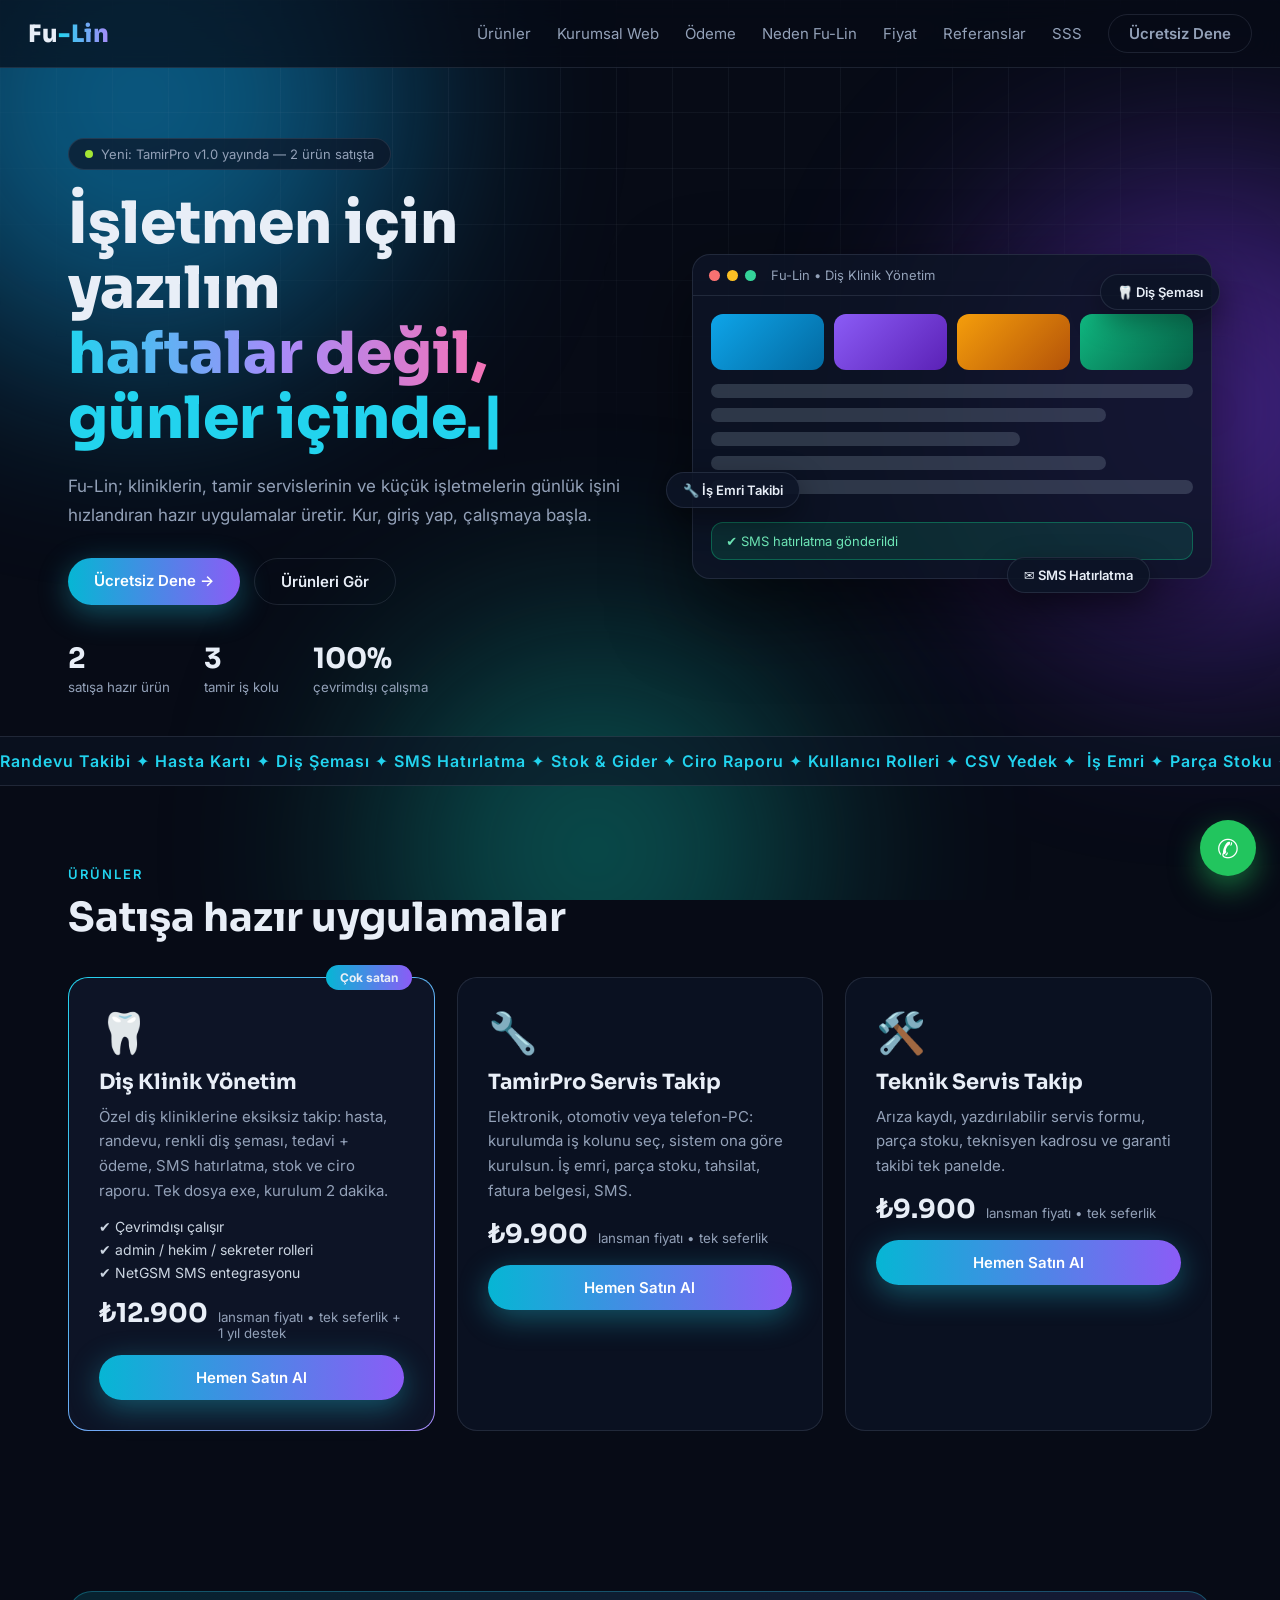
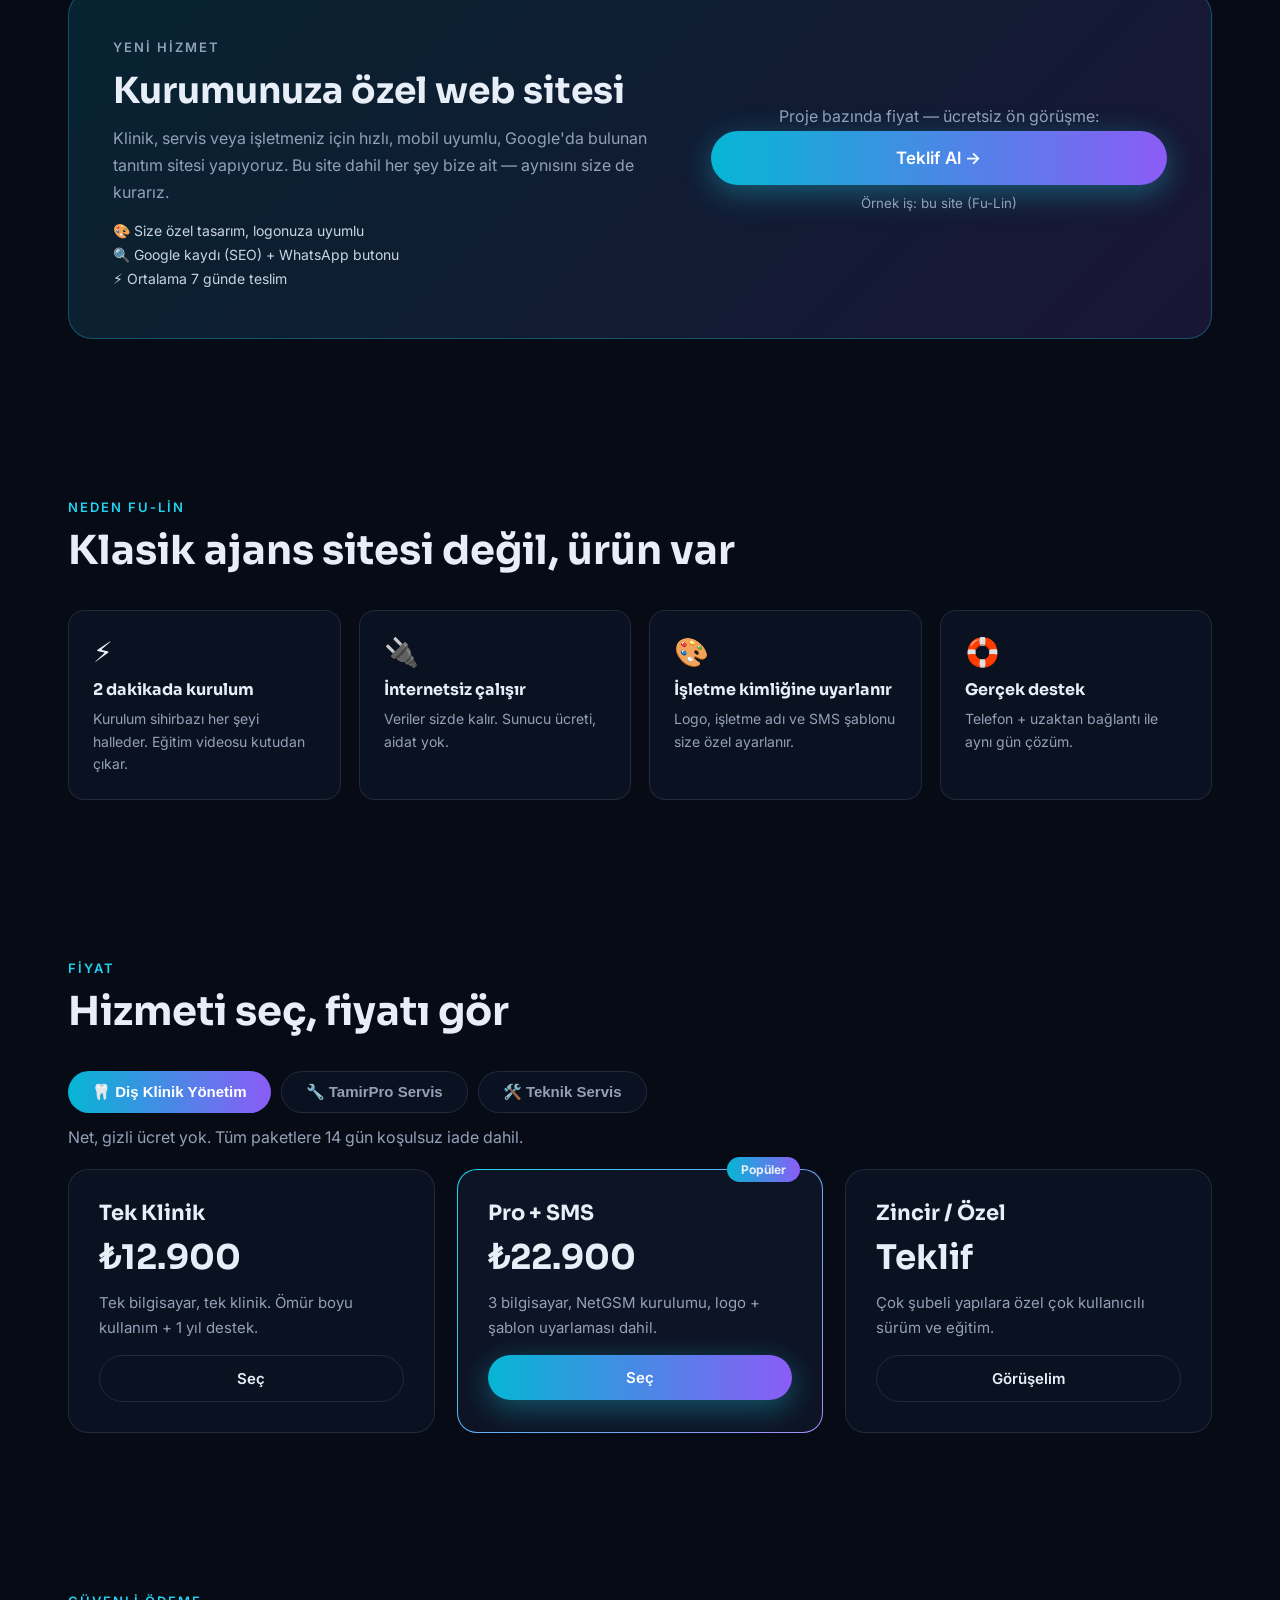
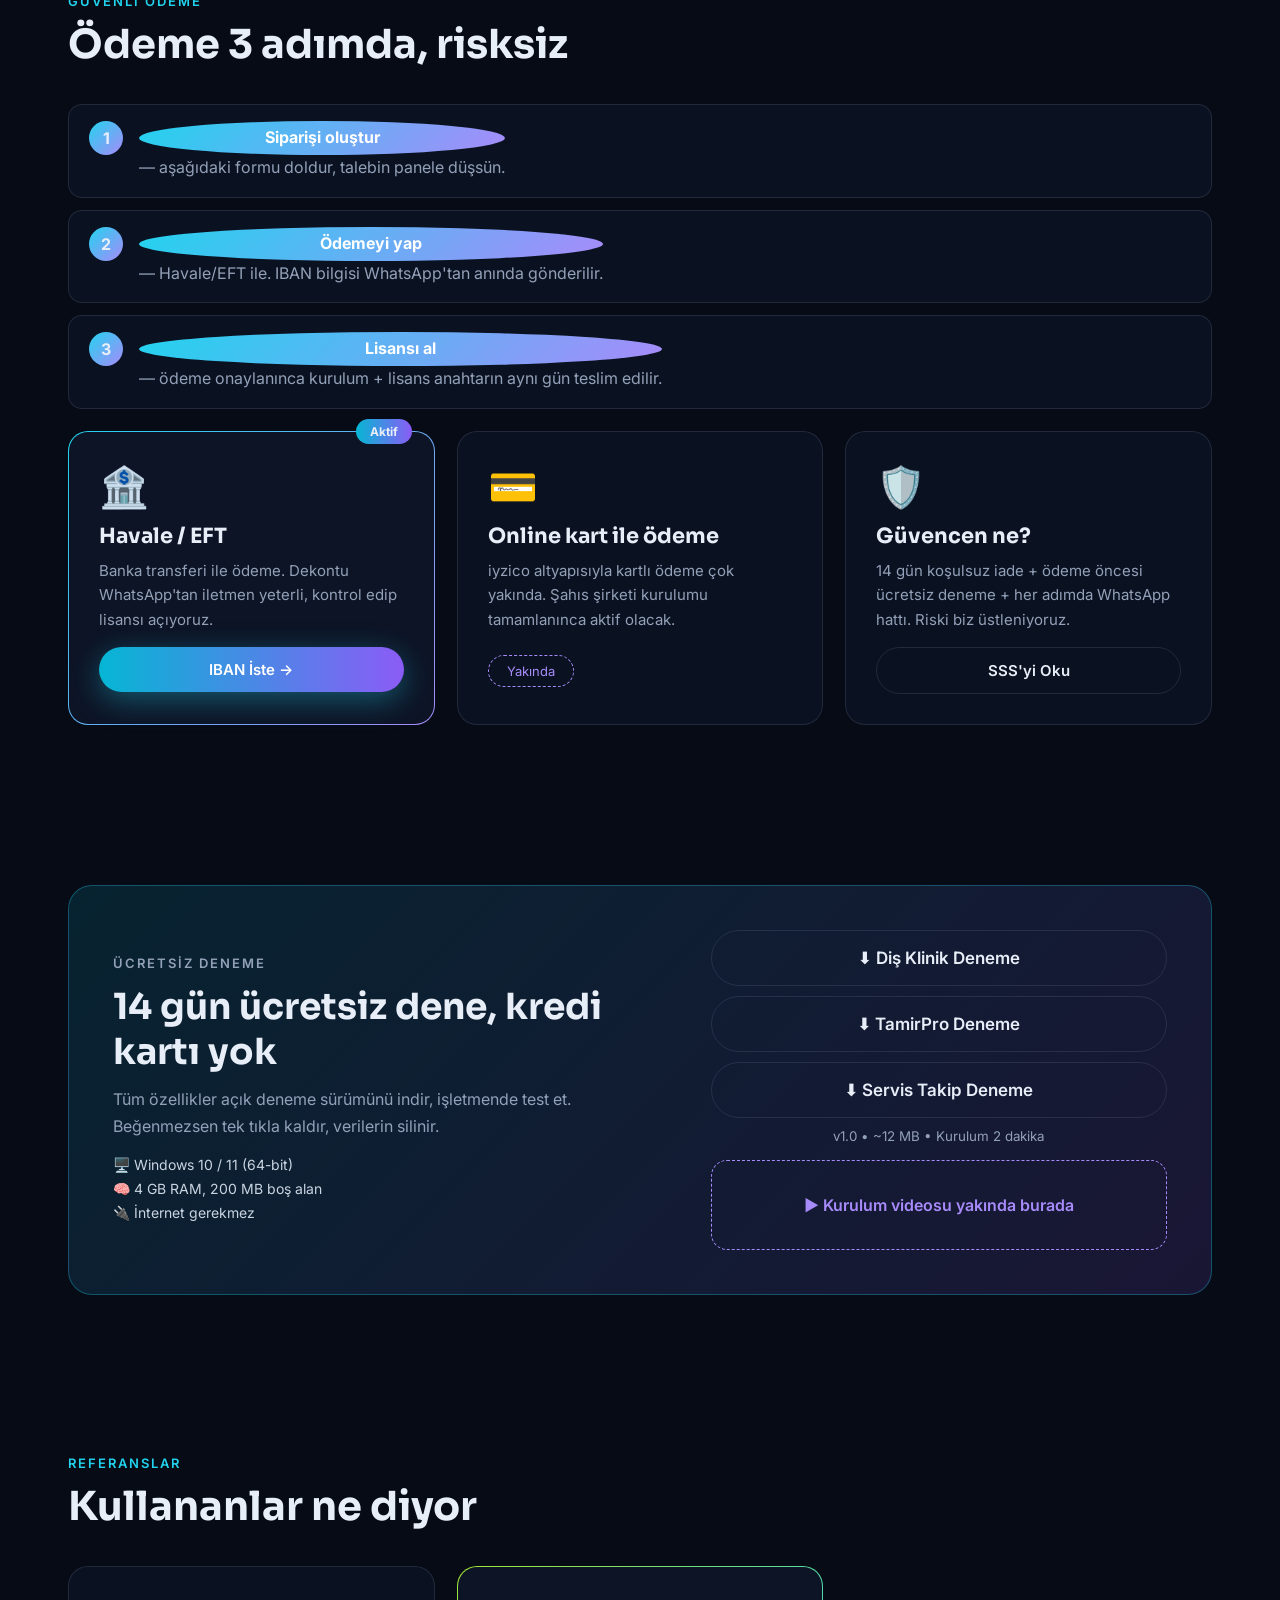
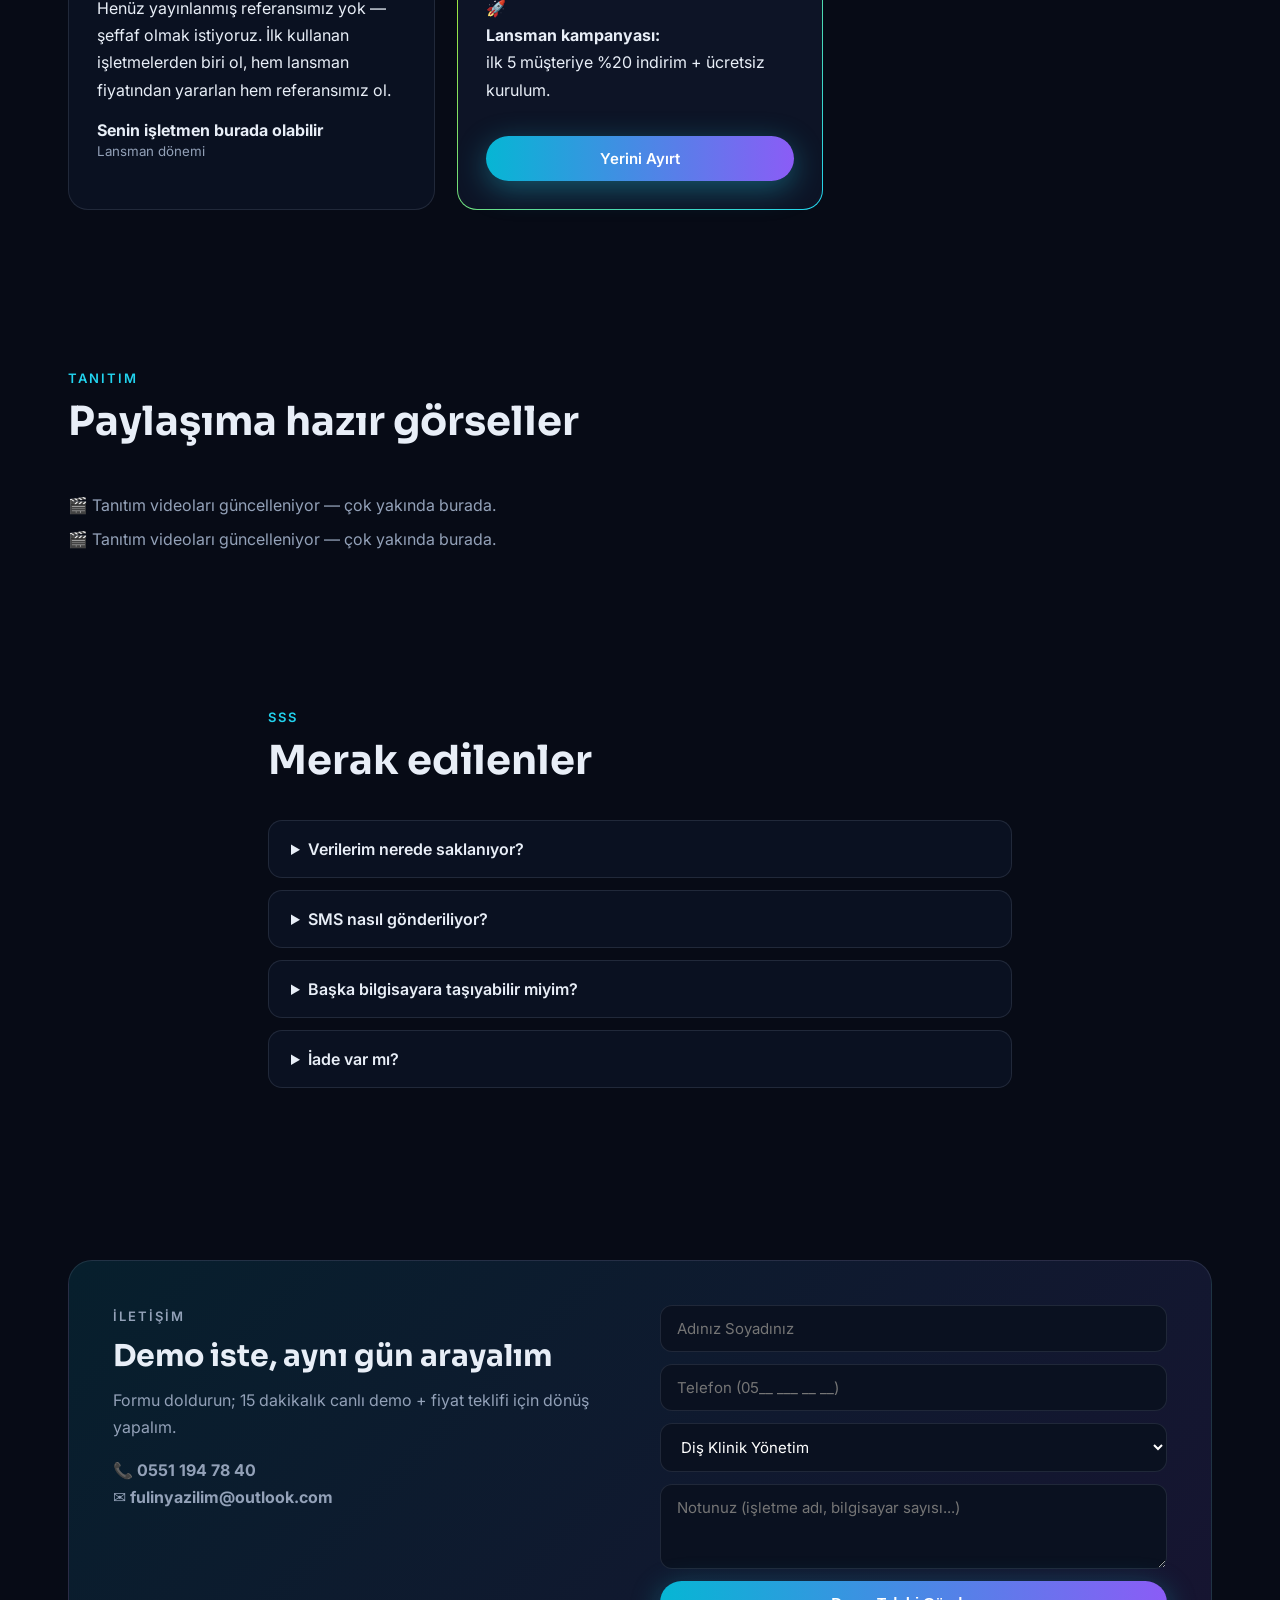
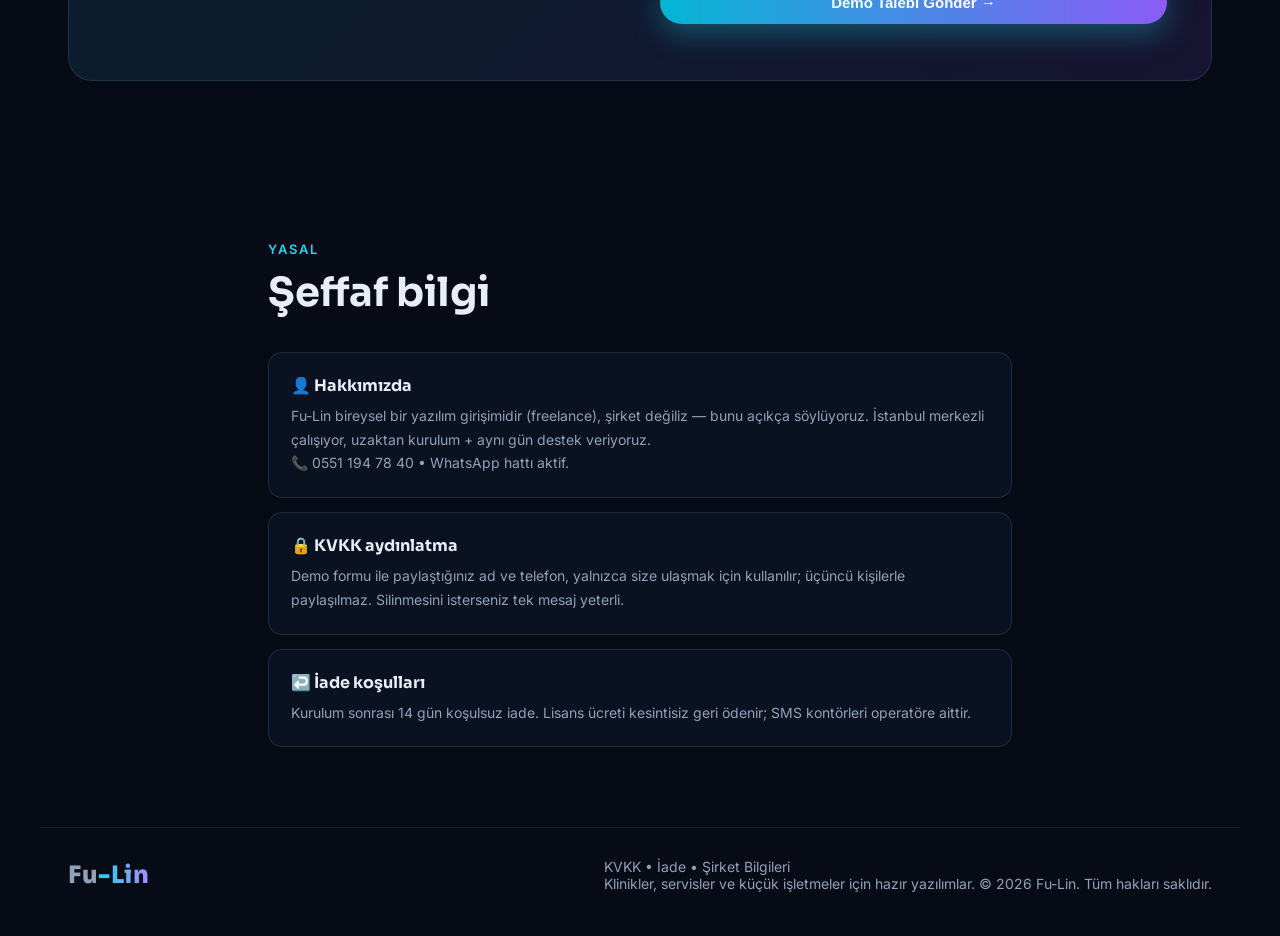
==== commit f70033fa: "Fiyat teknik servis + deneme buton stili" ====
--- a/docs/index.html
+++ b/docs/index.html
@@ -150,6 +150,7 @@
     <div class="fiyat-sec reveal" id="fiyatSec">
       <button data-urun="dis" class="aktif">🦷 Diş Klinik Yönetim</button>
       <button data-urun="tamir">🔧 TamirPro Servis</button>
+      <button data-urun="teknik">🛠️ Teknik Servis</button>
     </div>
     <p class="reveal" style="color:var(--mut);margin-bottom:22px">Net, gizli ücret yok. Tüm paketlere 14 gün koşulsuz iade dahil.</p>
     <div class="cards pricing" id="fiyatKartlar">
@@ -184,7 +185,7 @@
         </ul>
       </div>
       <div class="trial-right">
-        <a href="indir/DisKlinikYonetim_Deneme.exe" class="btn primary full big-btn">⬇ Diş Klinik Deneme</a>
+        <a href="indir/DisKlinikYonetim_Deneme.exe" class="btn ghost full big-btn">⬇ Diş Klinik Deneme</a>
         <a href="indir/TamirPro_Deneme.exe" class="btn ghost full big-btn" style="margin-top:10px">⬇ TamirPro Deneme</a>
         <a href="indir/ServisPro_Deneme.exe" class="btn ghost full big-btn" style="margin-top:10px">⬇ Servis Takip Deneme</a>
         <small>v1.0 • ~12 MB • Kurulum 2 dakika</small>
--- a/docs/styles.css
+++ b/docs/styles.css
@@ -183,6 +183,7 @@
 .sysreq li{margin:7px 0}
 .trial-right{text-align:center}
 .big-btn{font-size:17px;padding:17px 26px}
+.trial-right .btn.ghost:hover{background:linear-gradient(90deg,#06b6d4,#8b5cf6);border-color:transparent;color:#fff;transform:translateY(-2px)}
 .trial-right small{display:block;margin:10px 0 16px;color:var(--mut)}
 .video-ph{border:1px dashed var(--vio);border-radius:16px;padding:34px 16px;color:var(--vio);font-weight:600}
 
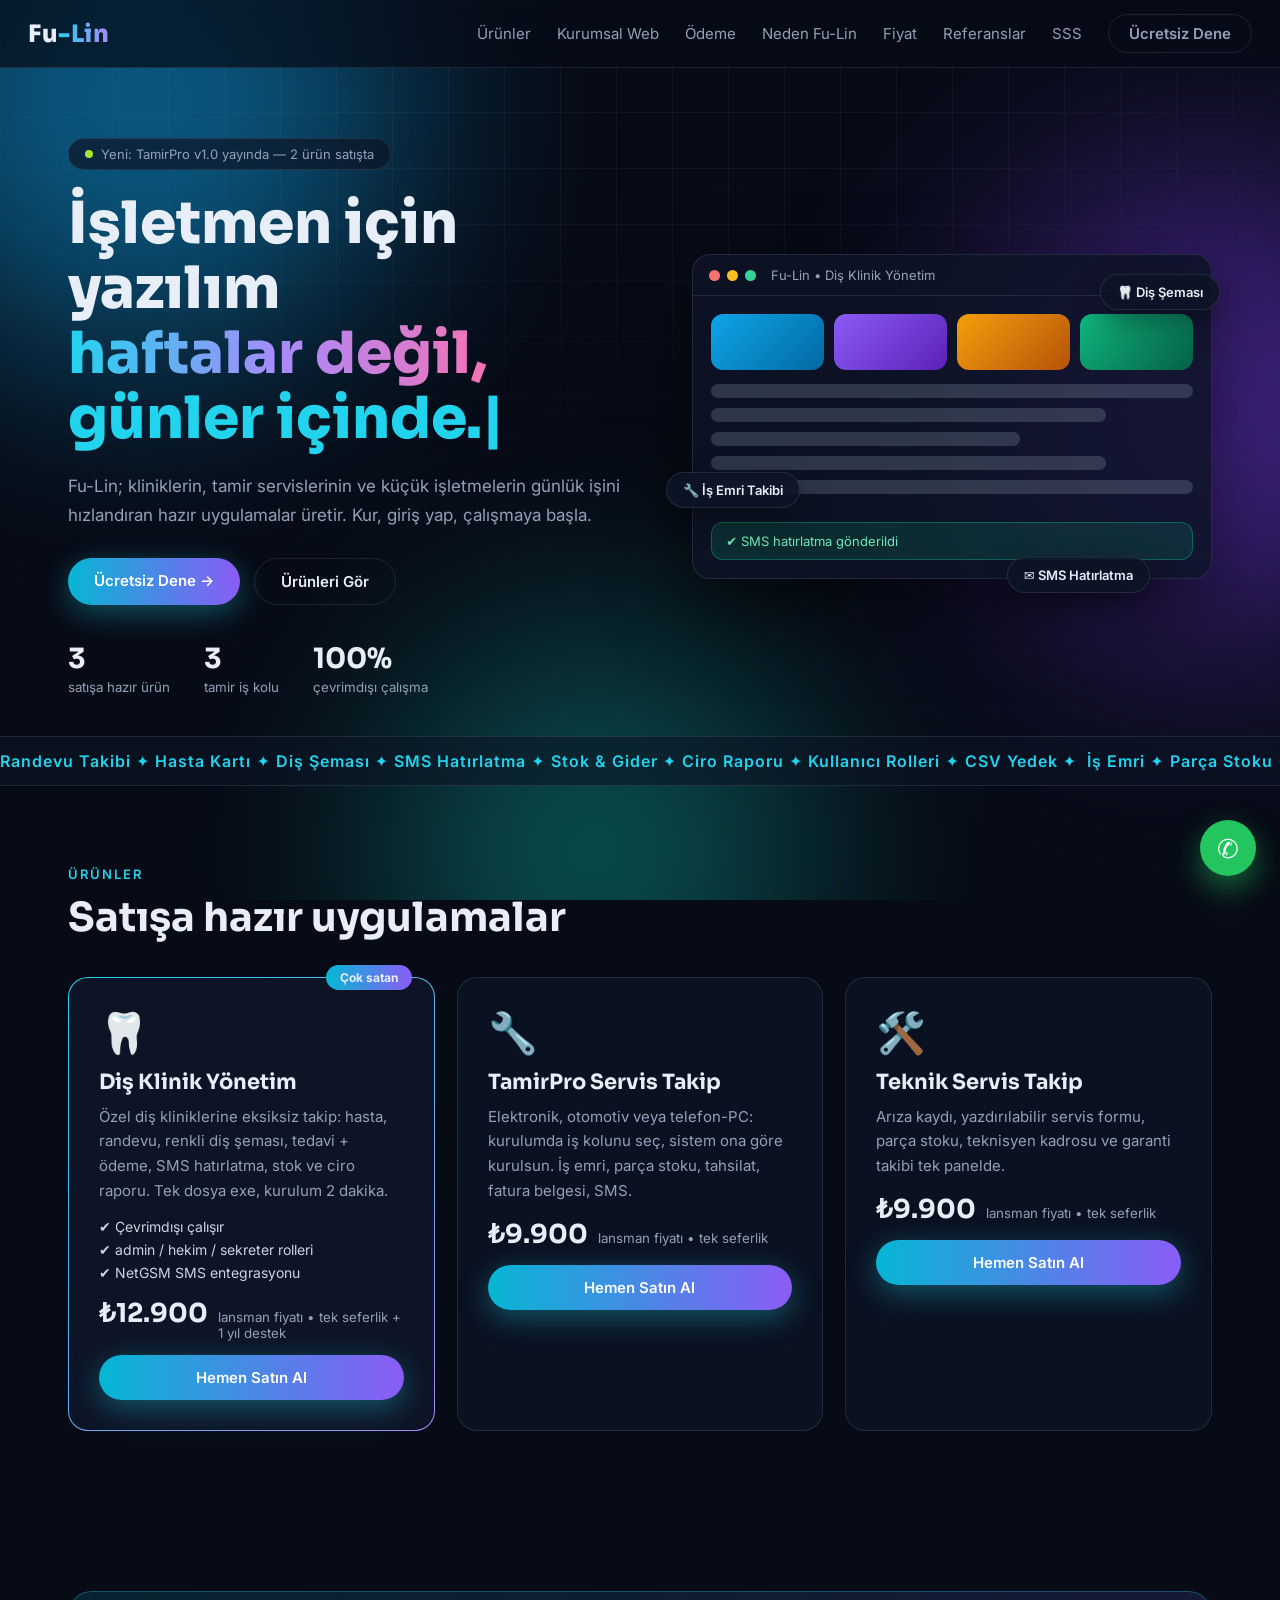
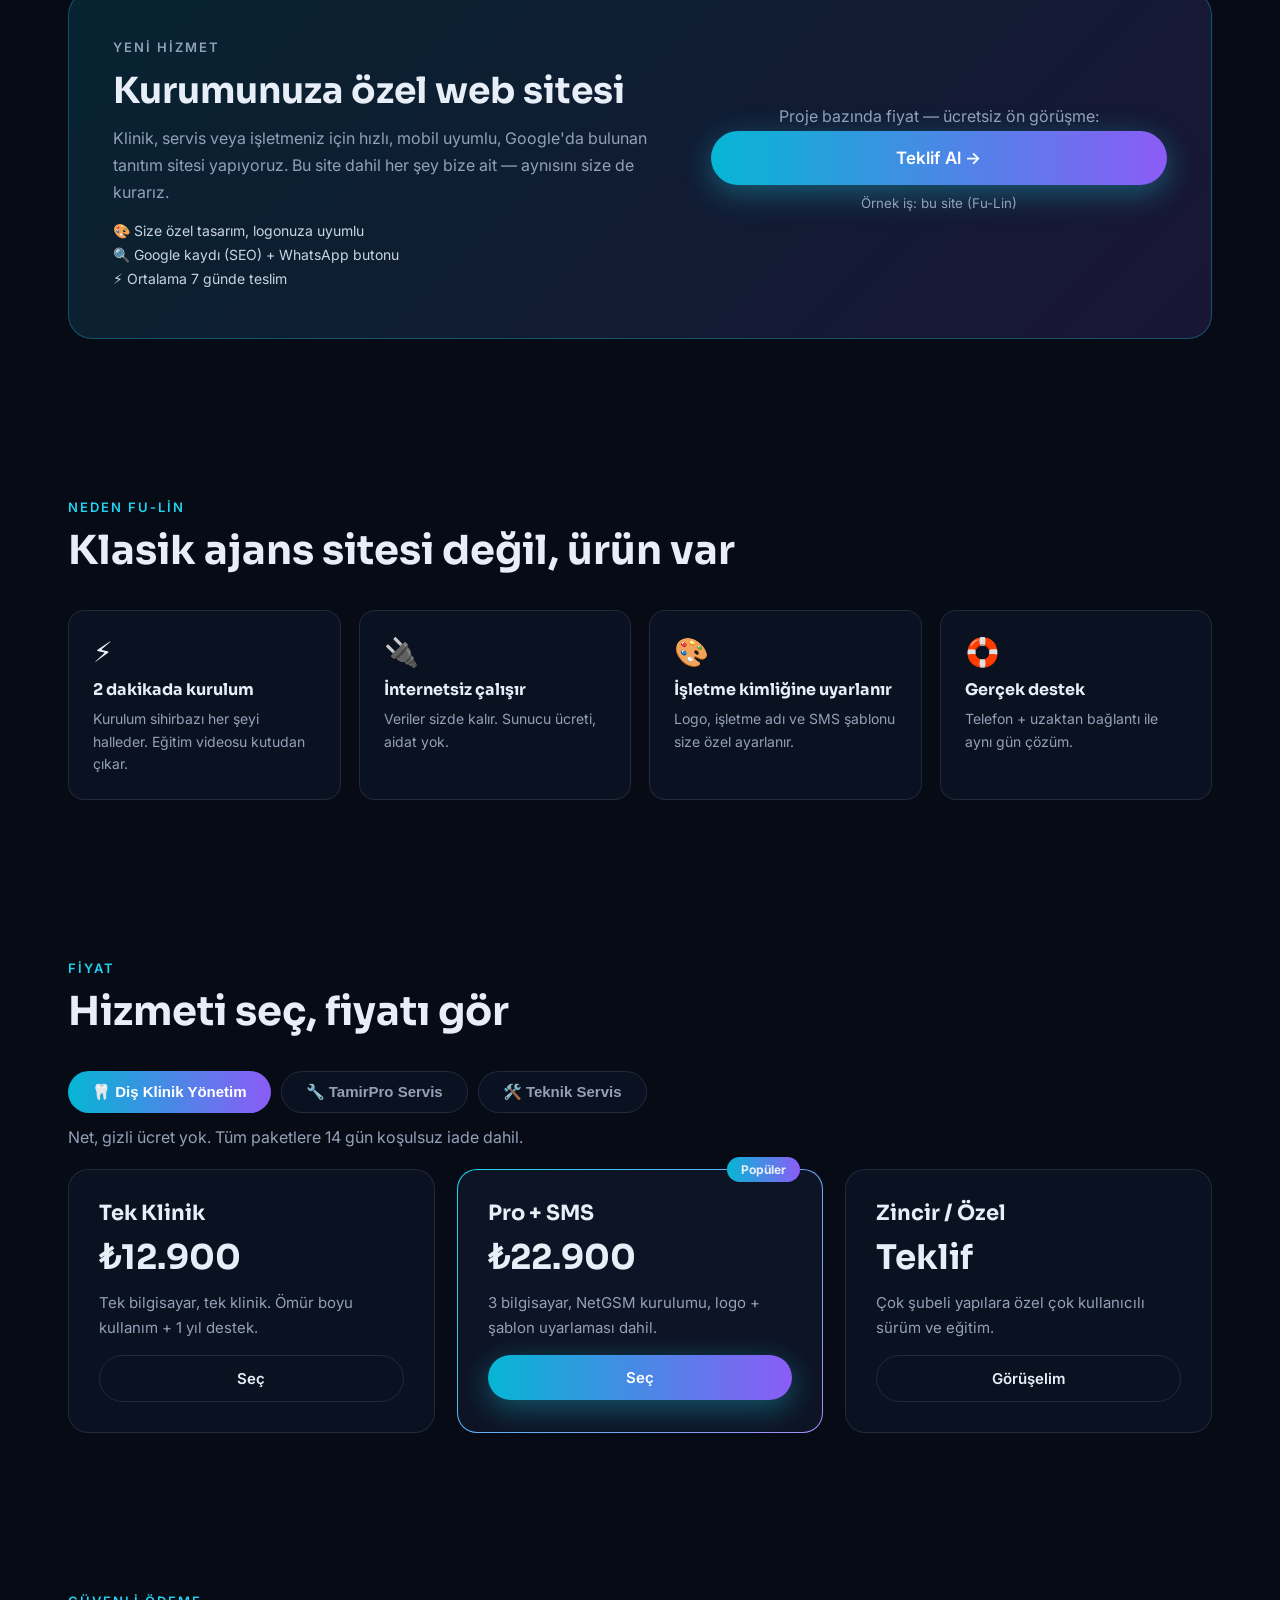
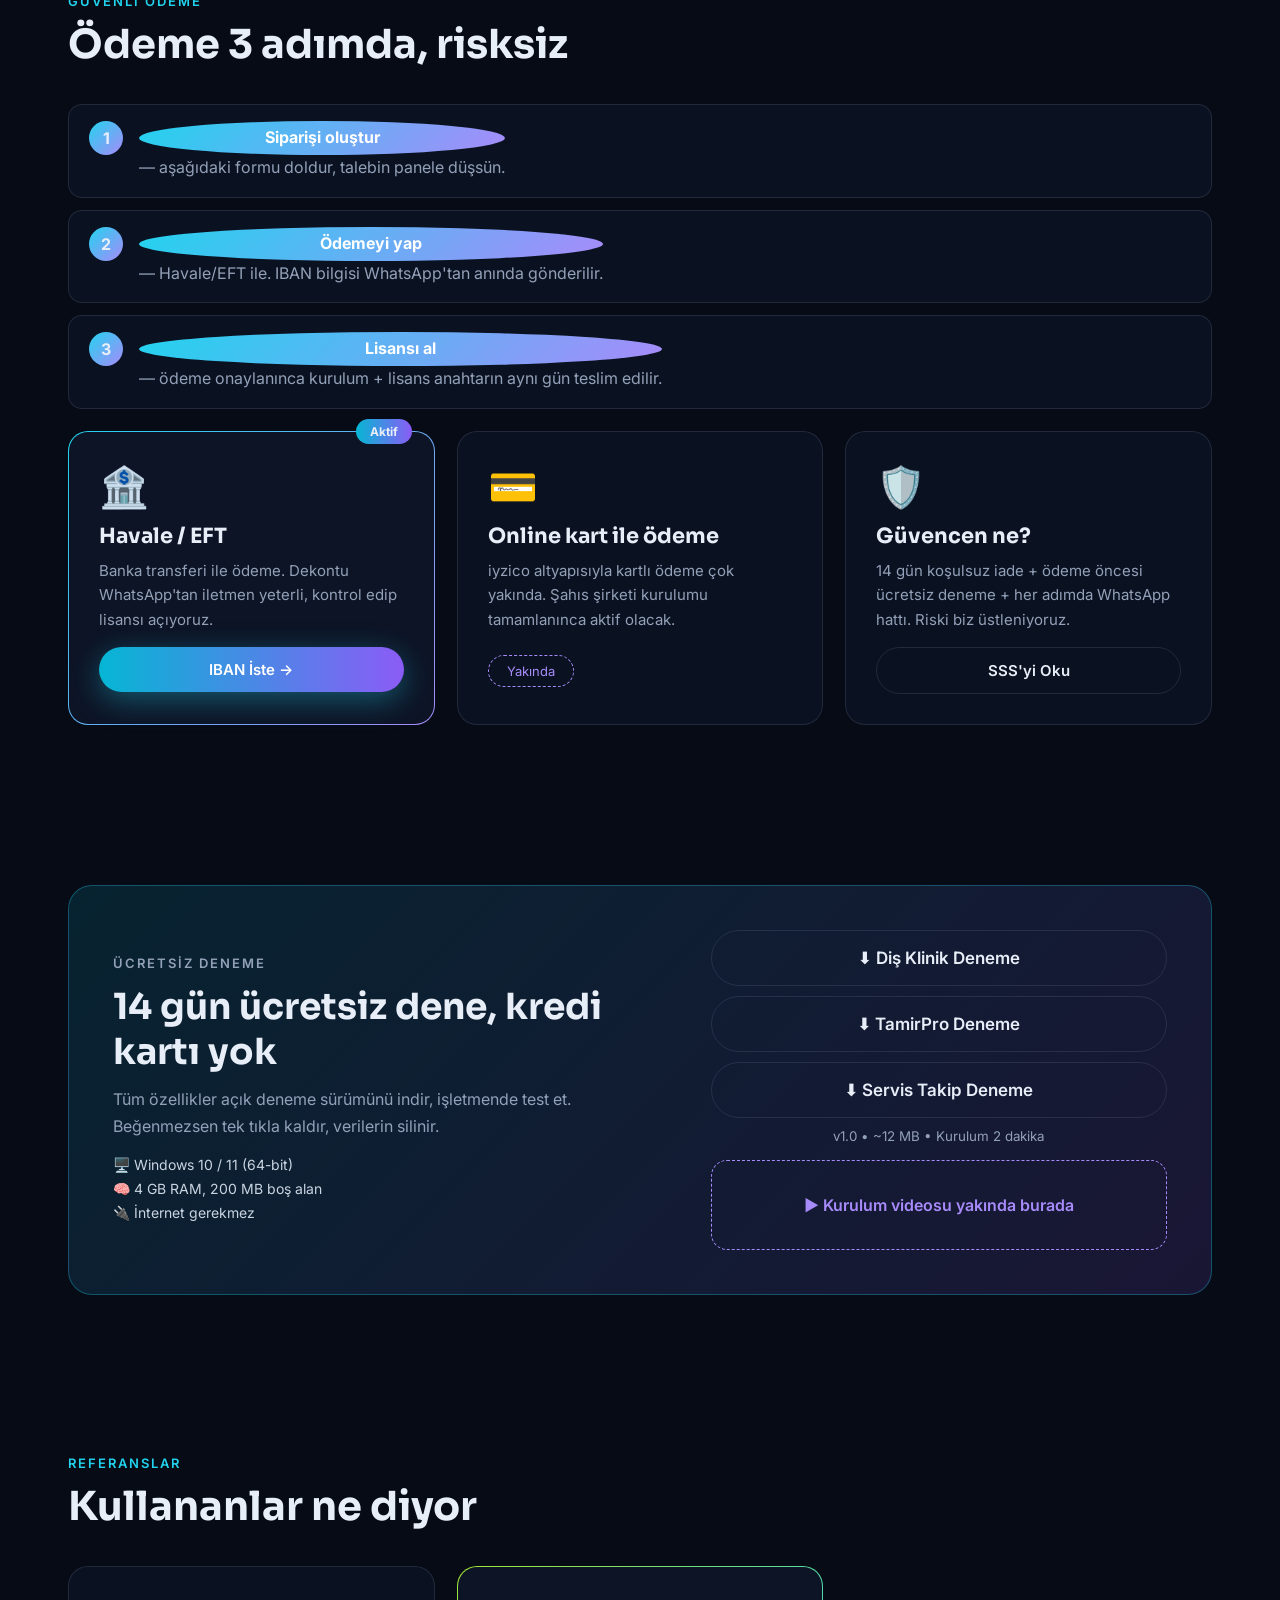
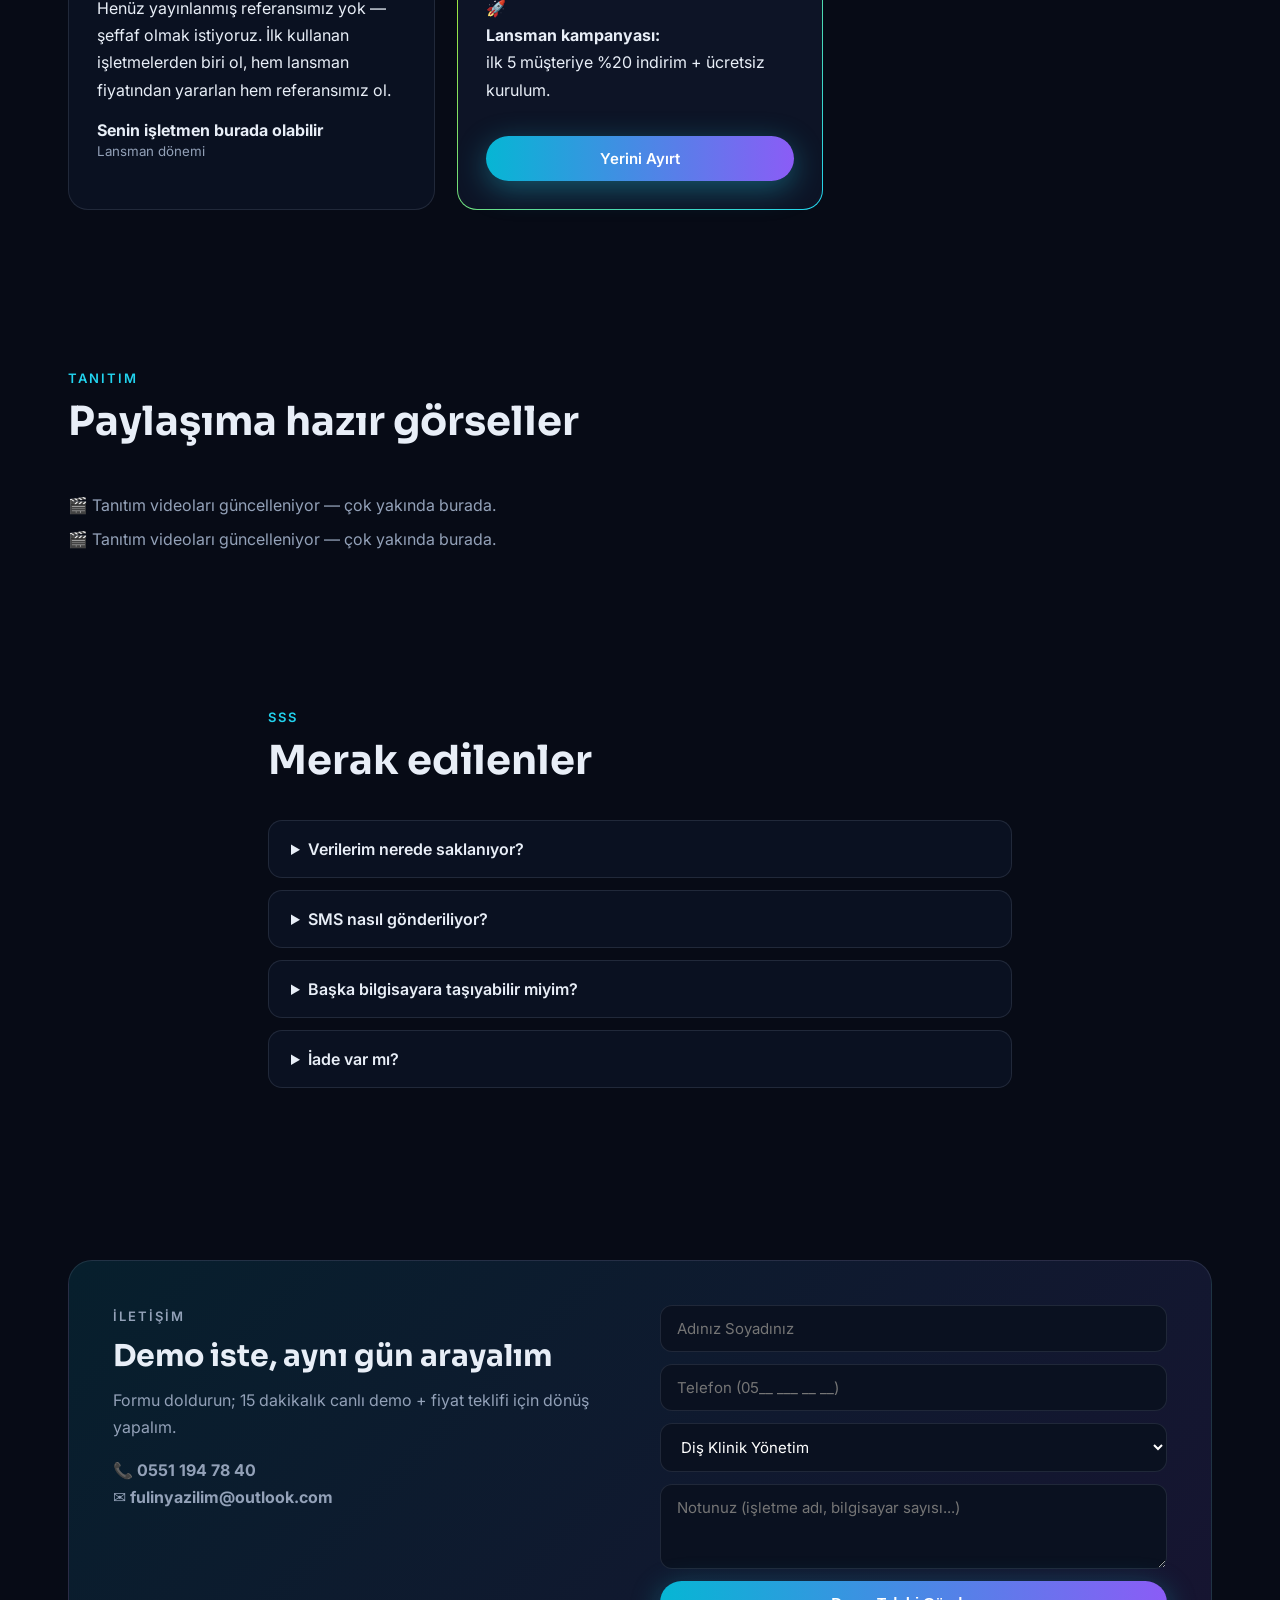
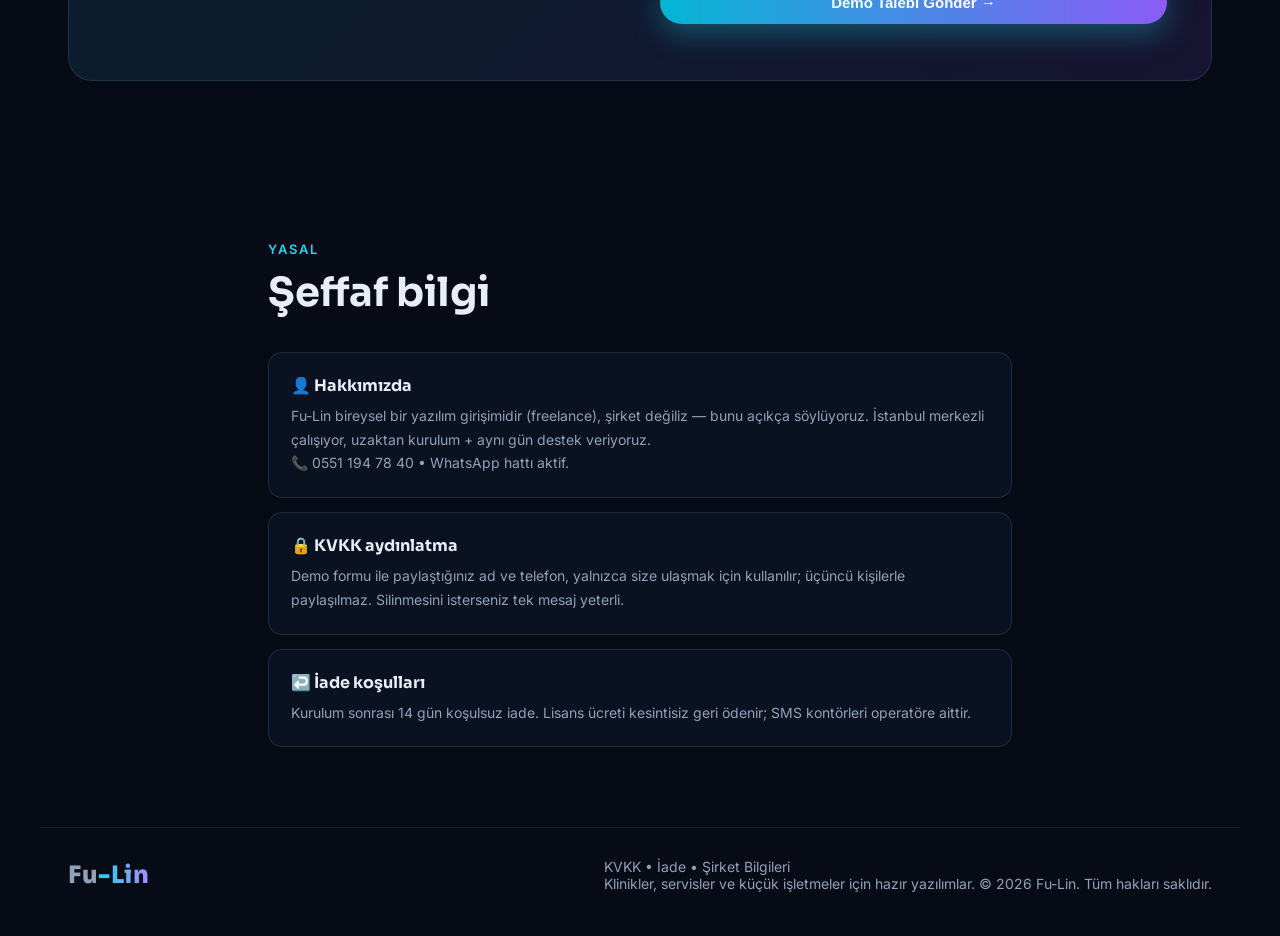
==== commit a3032eb6: "Urun sayaci 3" ====
--- a/docs/index.html
+++ b/docs/index.html
@@ -53,7 +53,7 @@
         <a href="#urunler" class="btn ghost">Ürünleri Gör</a>
       </div>
       <div class="stats">
-        <div><b><span class="counter" data-to="2">0</span></b><small>satışa hazır ürün</small></div>
+        <div><b><span class="counter" data-to="3">0</span></b><small>satışa hazır ürün</small></div>
         <div><b><span class="counter" data-to="3">0</span></b><small>tamir iş kolu</small></div>
         <div><b><span class="counter" data-to="100">0</span>%</b><small>çevrimdışı çalışma</small></div>
       </div>
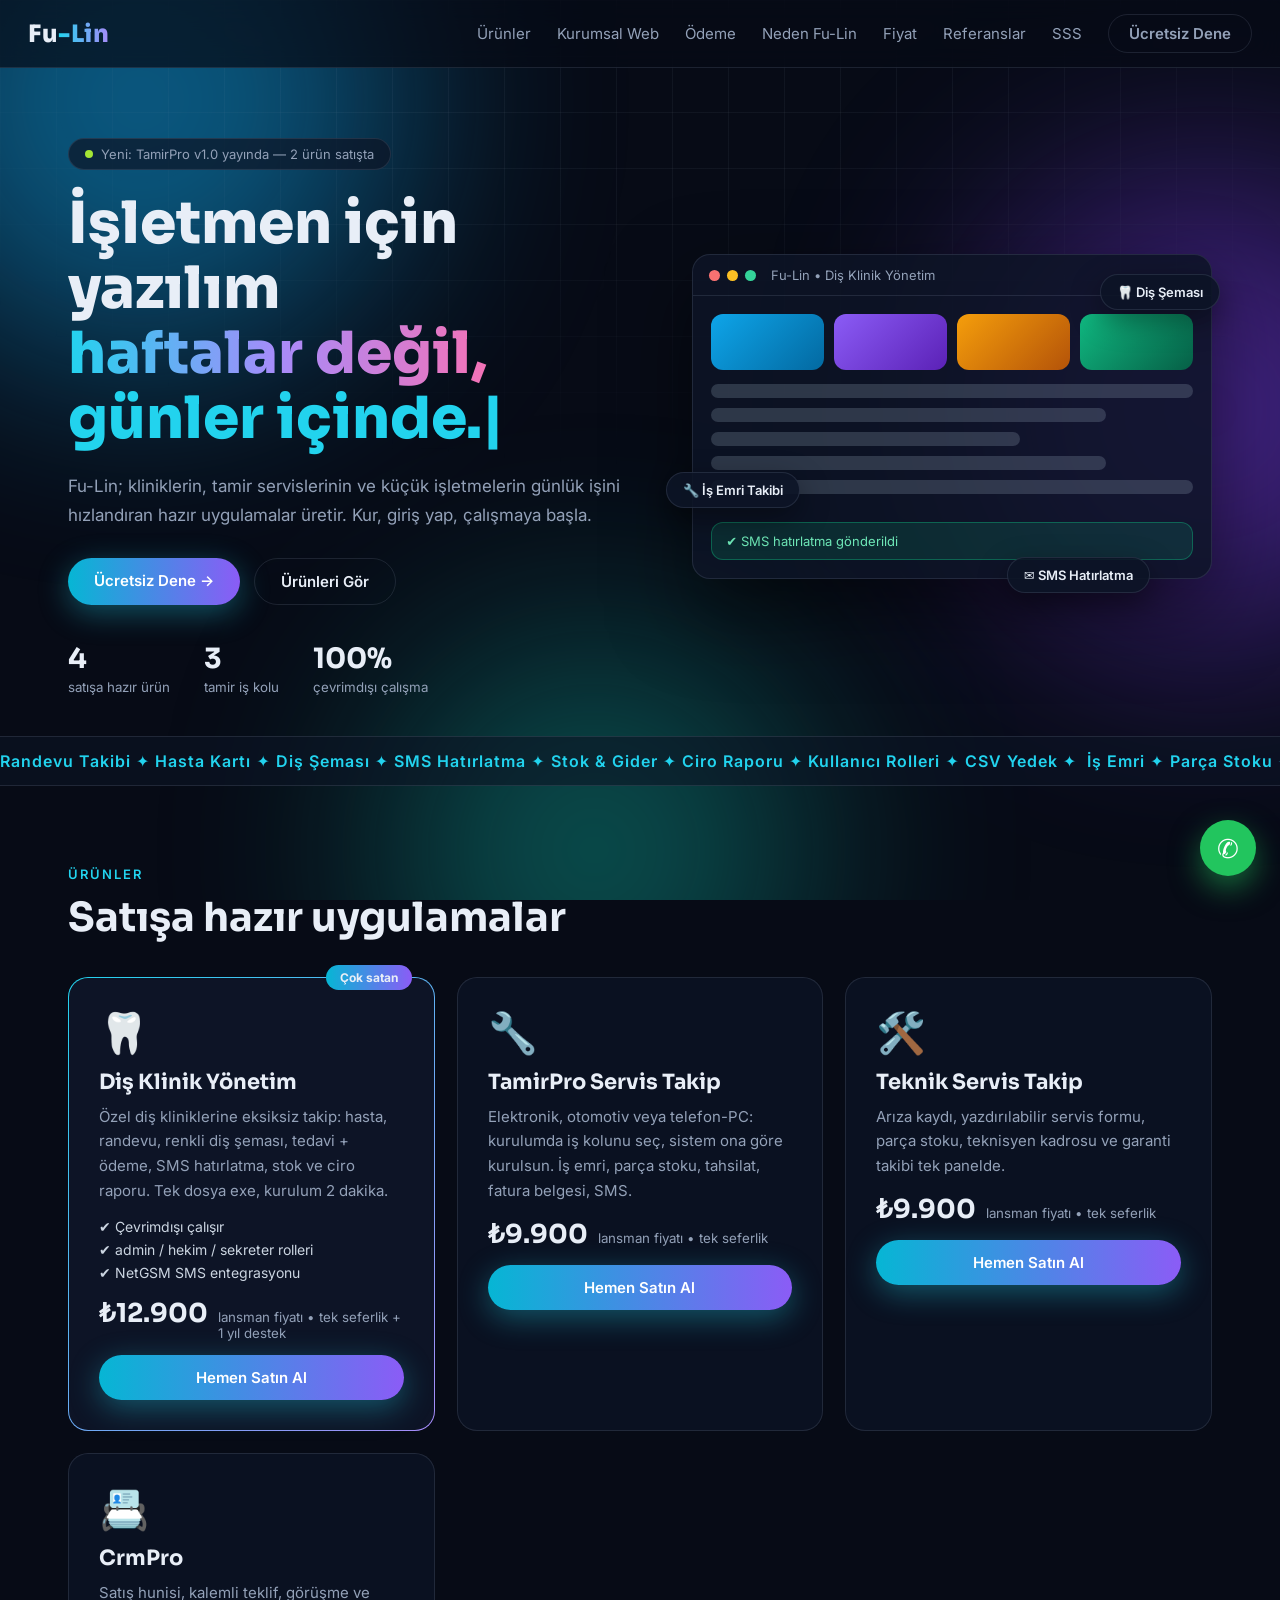
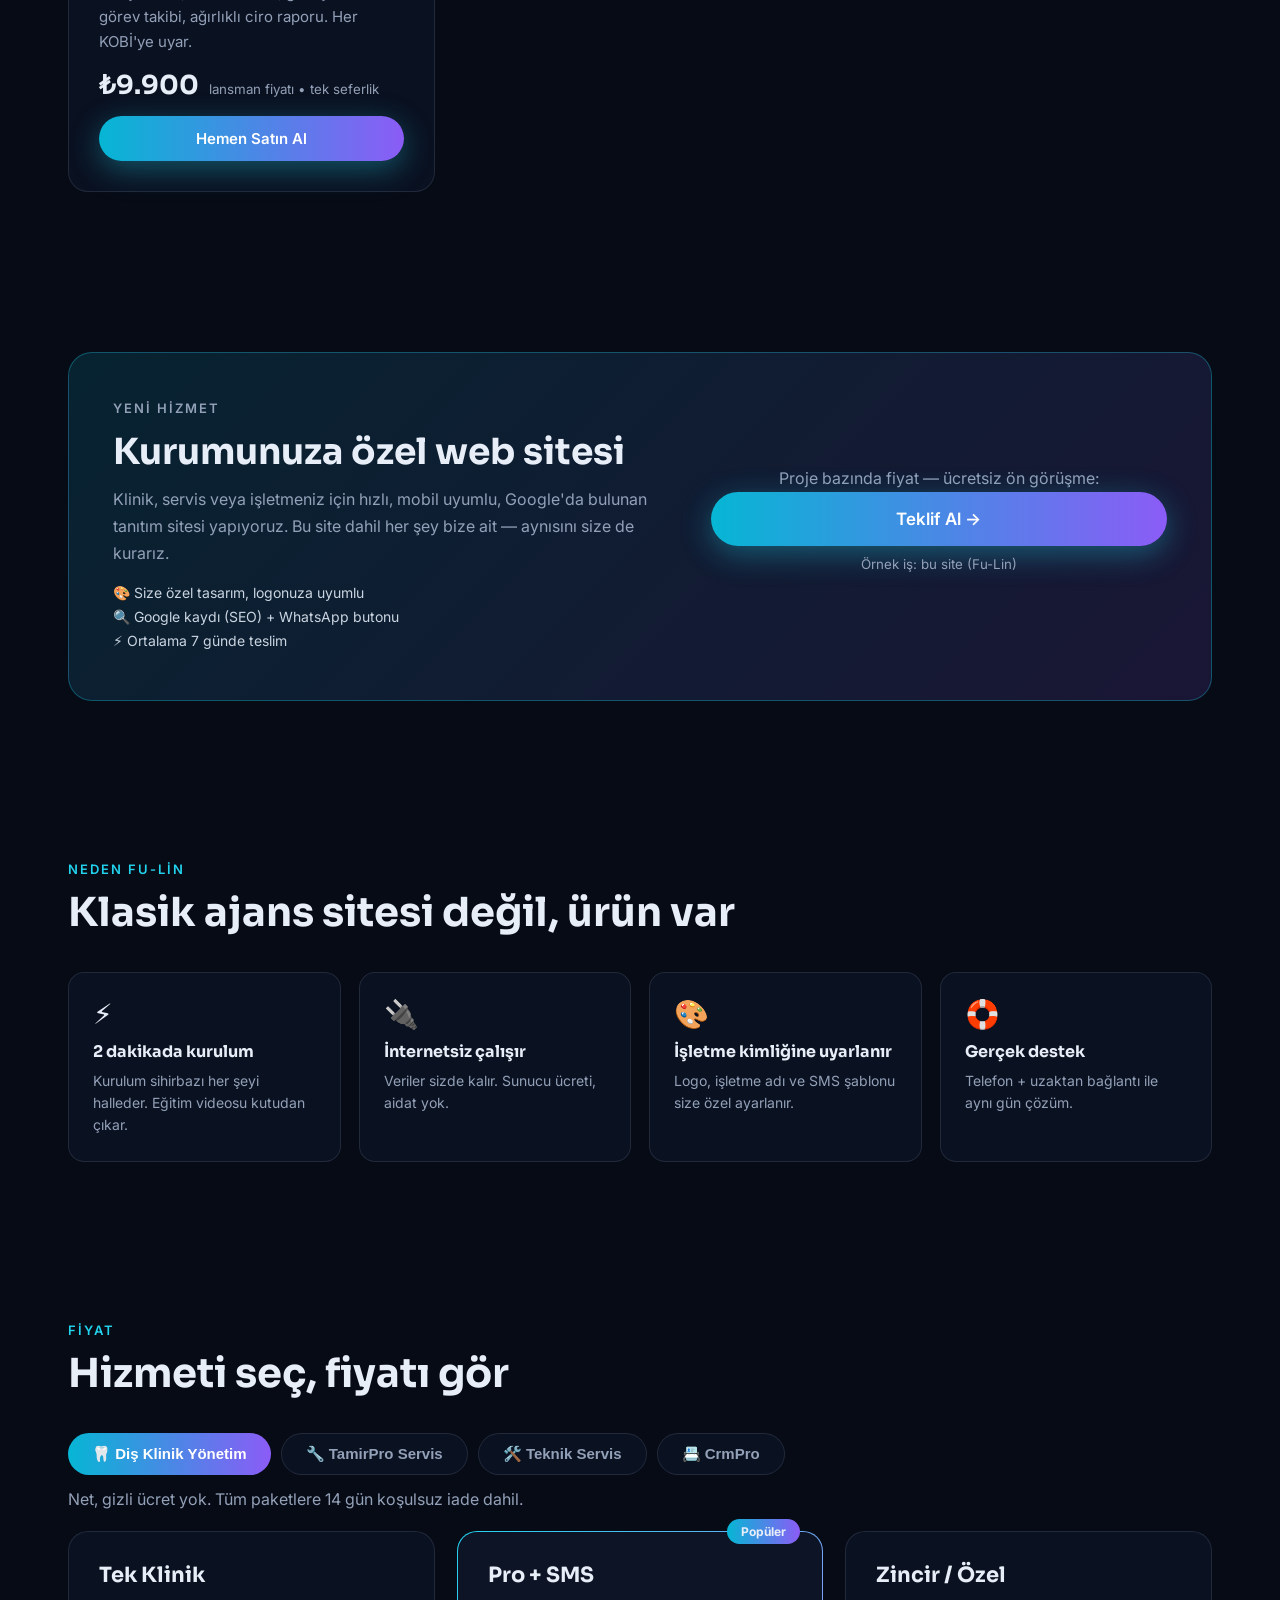
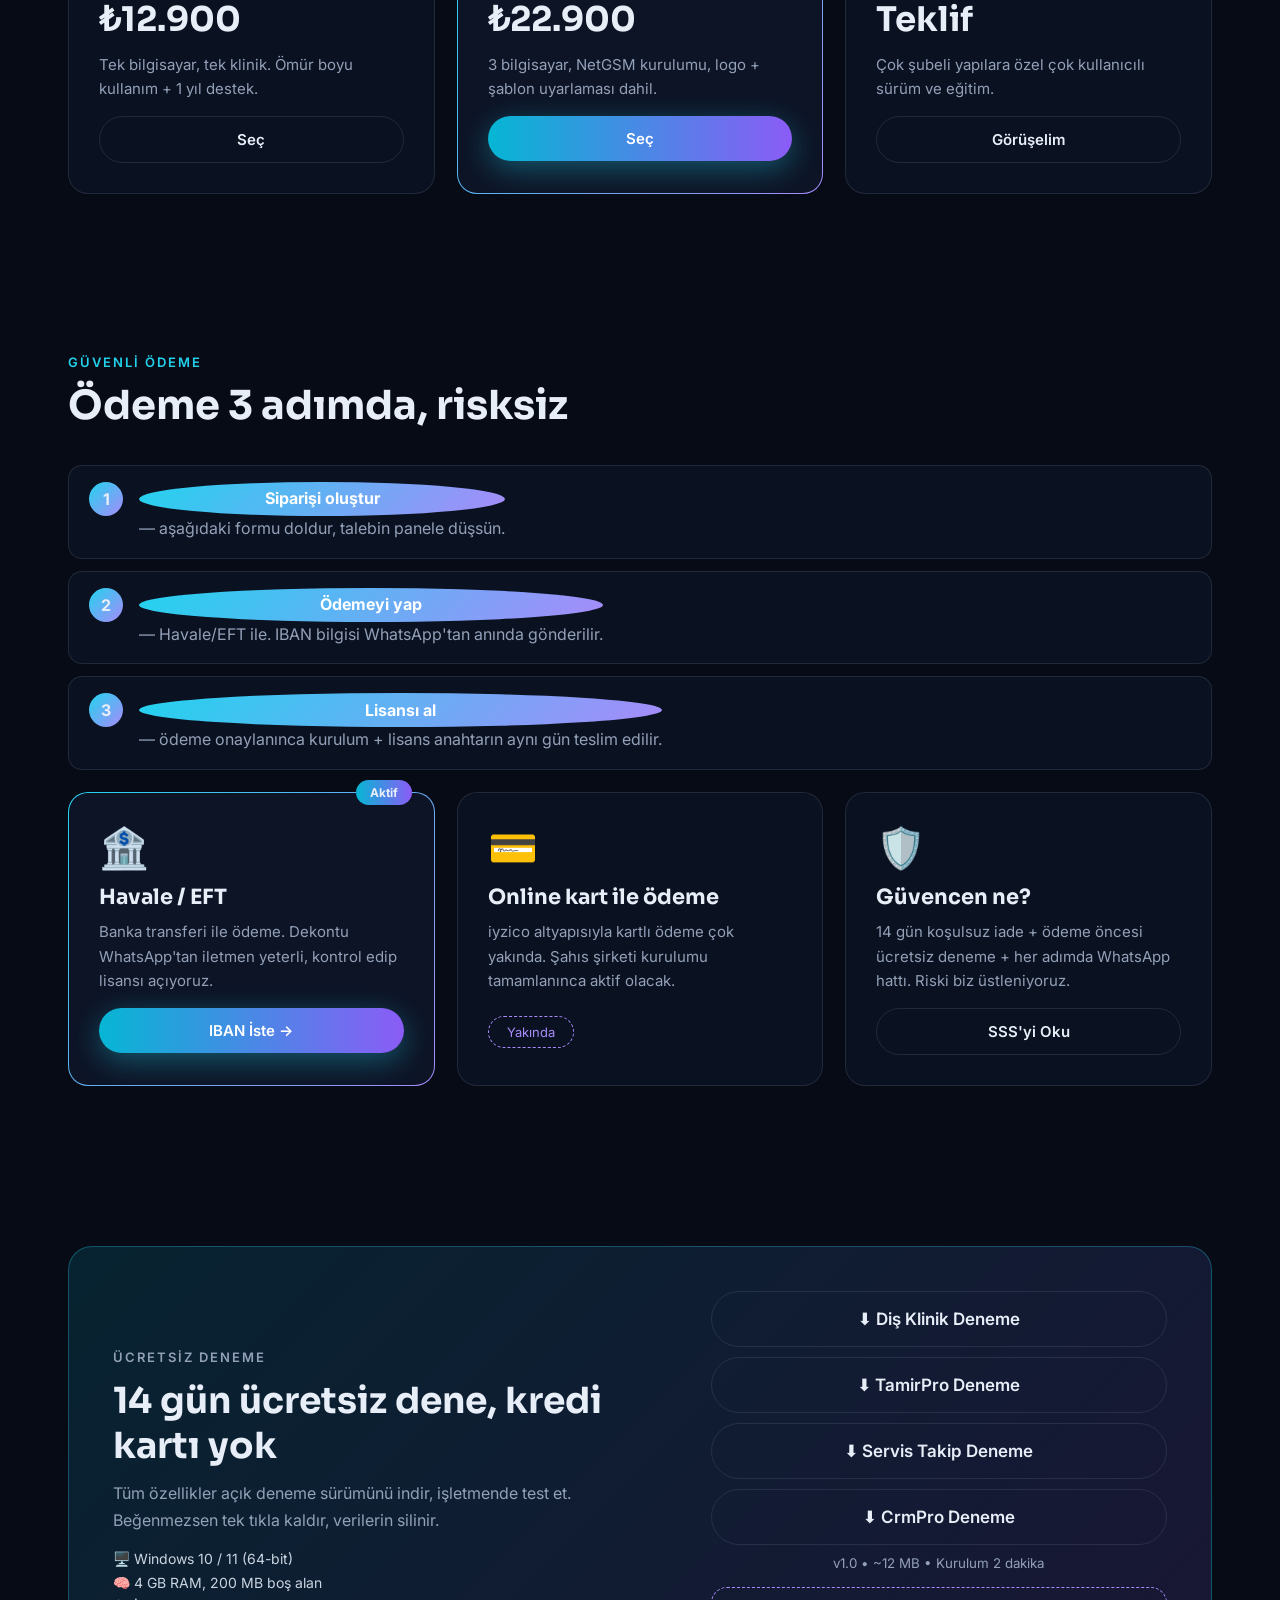
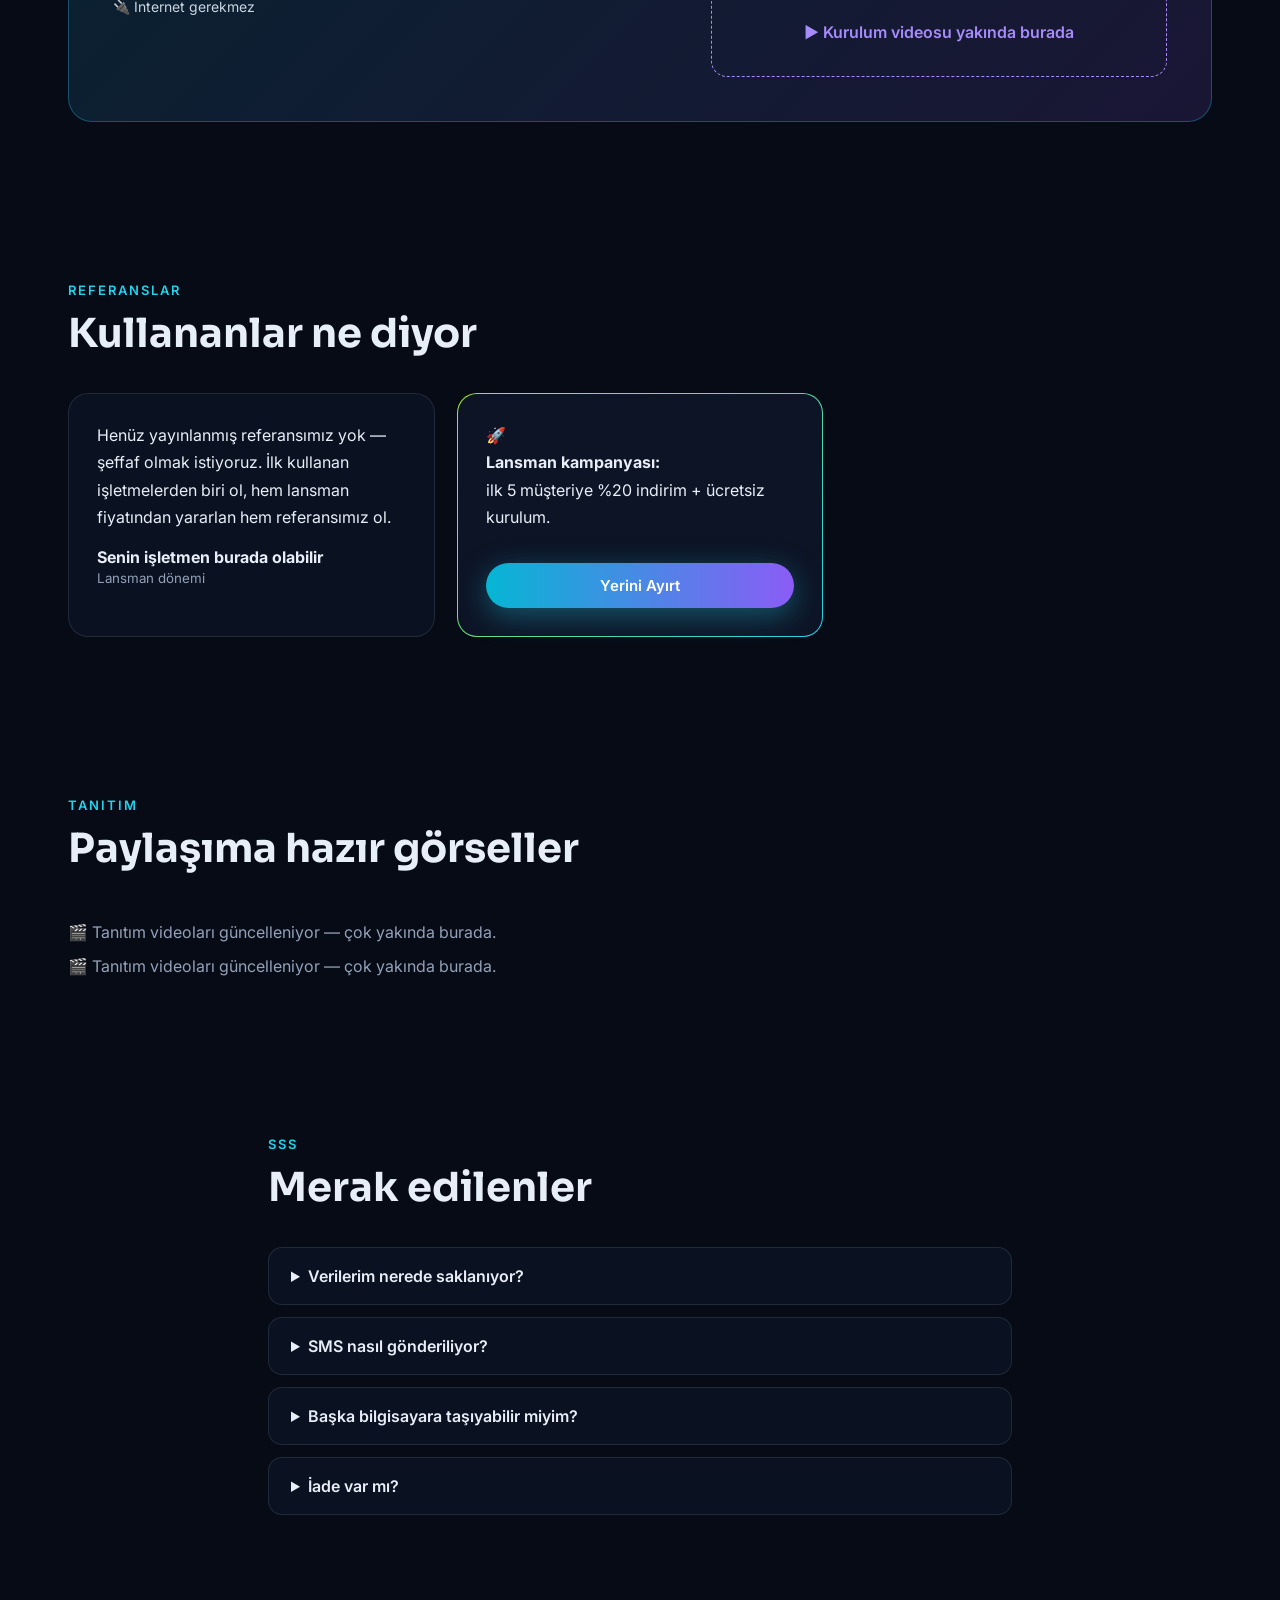
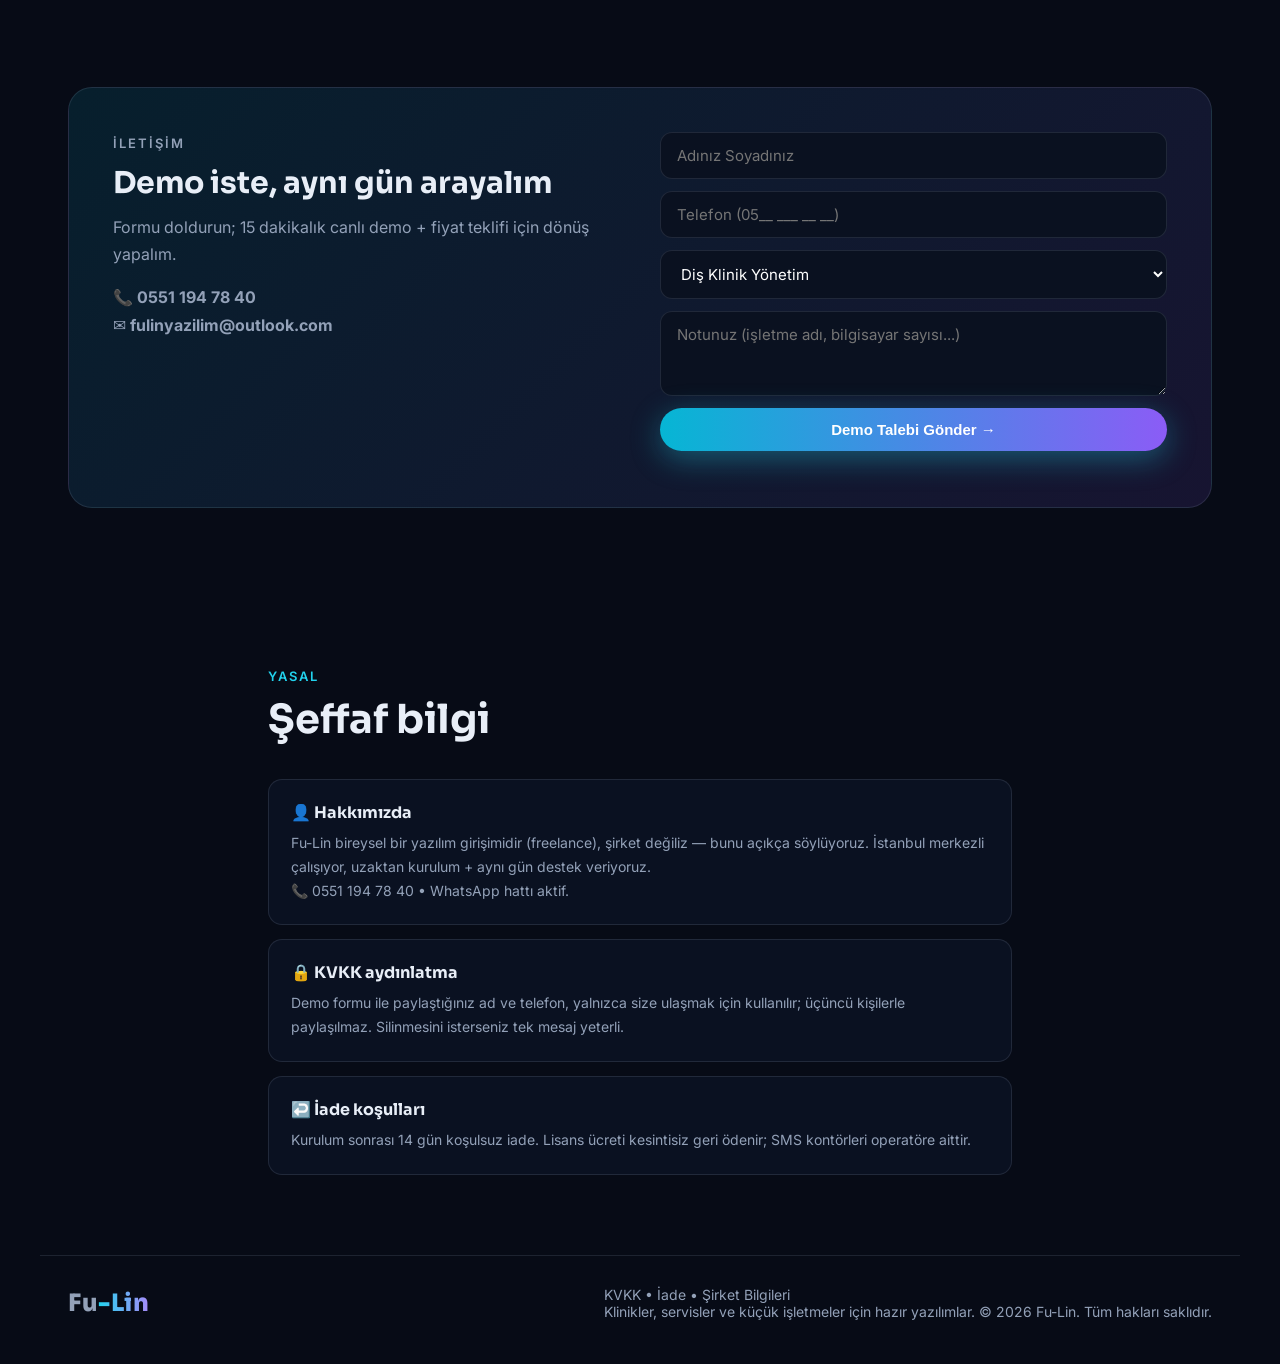
==== commit c1826b23: "CrmPro v1.0 + site" ====
--- a/docs/index.html
+++ b/docs/index.html
@@ -53,7 +53,7 @@
         <a href="#urunler" class="btn ghost">Ürünleri Gör</a>
       </div>
       <div class="stats">
-        <div><b><span class="counter" data-to="3">0</span></b><small>satışa hazır ürün</small></div>
+        <div><b><span class="counter" data-to="4">0</span></b><small>satışa hazır ürün</small></div>
         <div><b><span class="counter" data-to="3">0</span></b><small>tamir iş kolu</small></div>
         <div><b><span class="counter" data-to="100">0</span>%</b><small>çevrimdışı çalışma</small></div>
       </div>
@@ -107,6 +107,13 @@
         <div class="price-row"><b>₺9.900</b><small>lansman fiyatı • tek seferlik</small></div>
         <a href="#iletisim" class="btn primary full">Hemen Satın Al</a>
       </article>
+      <article class="card reveal">
+        <div class="emoji">📇</div>
+        <h3>CrmPro</h3>
+        <p>Satış hunisi, kalemli teklif, görüşme ve görev takibi, ağırlıklı ciro raporu. Her KOBİ'ye uyar.</p>
+        <div class="price-row"><b>₺9.900</b><small>lansman fiyatı • tek seferlik</small></div>
+        <a href="#iletisim" class="btn primary full">Hemen Satın Al</a>
+      </article>
     </div>
   </section>
 
@@ -151,6 +158,7 @@
       <button data-urun="dis" class="aktif">🦷 Diş Klinik Yönetim</button>
       <button data-urun="tamir">🔧 TamirPro Servis</button>
       <button data-urun="teknik">🛠️ Teknik Servis</button>
+      <button data-urun="crm">📇 CrmPro</button>
     </div>
     <p class="reveal" style="color:var(--mut);margin-bottom:22px">Net, gizli ücret yok. Tüm paketlere 14 gün koşulsuz iade dahil.</p>
     <div class="cards pricing" id="fiyatKartlar">
@@ -188,6 +196,7 @@
         <a href="indir/DisKlinikYonetim_Deneme.exe" class="btn ghost full big-btn">⬇ Diş Klinik Deneme</a>
         <a href="indir/TamirPro_Deneme.exe" class="btn ghost full big-btn" style="margin-top:10px">⬇ TamirPro Deneme</a>
         <a href="indir/ServisPro_Deneme.exe" class="btn ghost full big-btn" style="margin-top:10px">⬇ Servis Takip Deneme</a>
+        <a href="indir/CrmPro_Deneme.exe" class="btn ghost full big-btn" style="margin-top:10px">⬇ CrmPro Deneme</a>
         <small>v1.0 • ~12 MB • Kurulum 2 dakika</small>
         <div class="video-ph">▶ Kurulum videosu yakında burada</div>
       </div>
@@ -236,7 +245,7 @@
       <form id="leadForm">
         <input name="ad" placeholder="Adınız Soyadınız" required>
         <input name="tel" placeholder="Telefon (05__ ___ __ __)" required>
-        <select name="urun"><option>Diş Klinik Yönetim</option><option>TamirPro Servis Takip</option><option>Teknik Servis Takip</option><option>Kurumsal Web Sitesi (teklif)</option></select>
+        <select name="urun"><option>Diş Klinik Yönetim</option><option>TamirPro Servis Takip</option><option>Teknik Servis Takip</option><option>CrmPro</option><option>Kurumsal Web Sitesi (teklif)</option></select>
         <textarea name="not" rows="3" placeholder="Notunuz (işletme adı, bilgisayar sayısı...)"></textarea>
         <button class="btn primary full" type="submit">Demo Talebi Gönder →</button>
         <small id="formNote"></small>
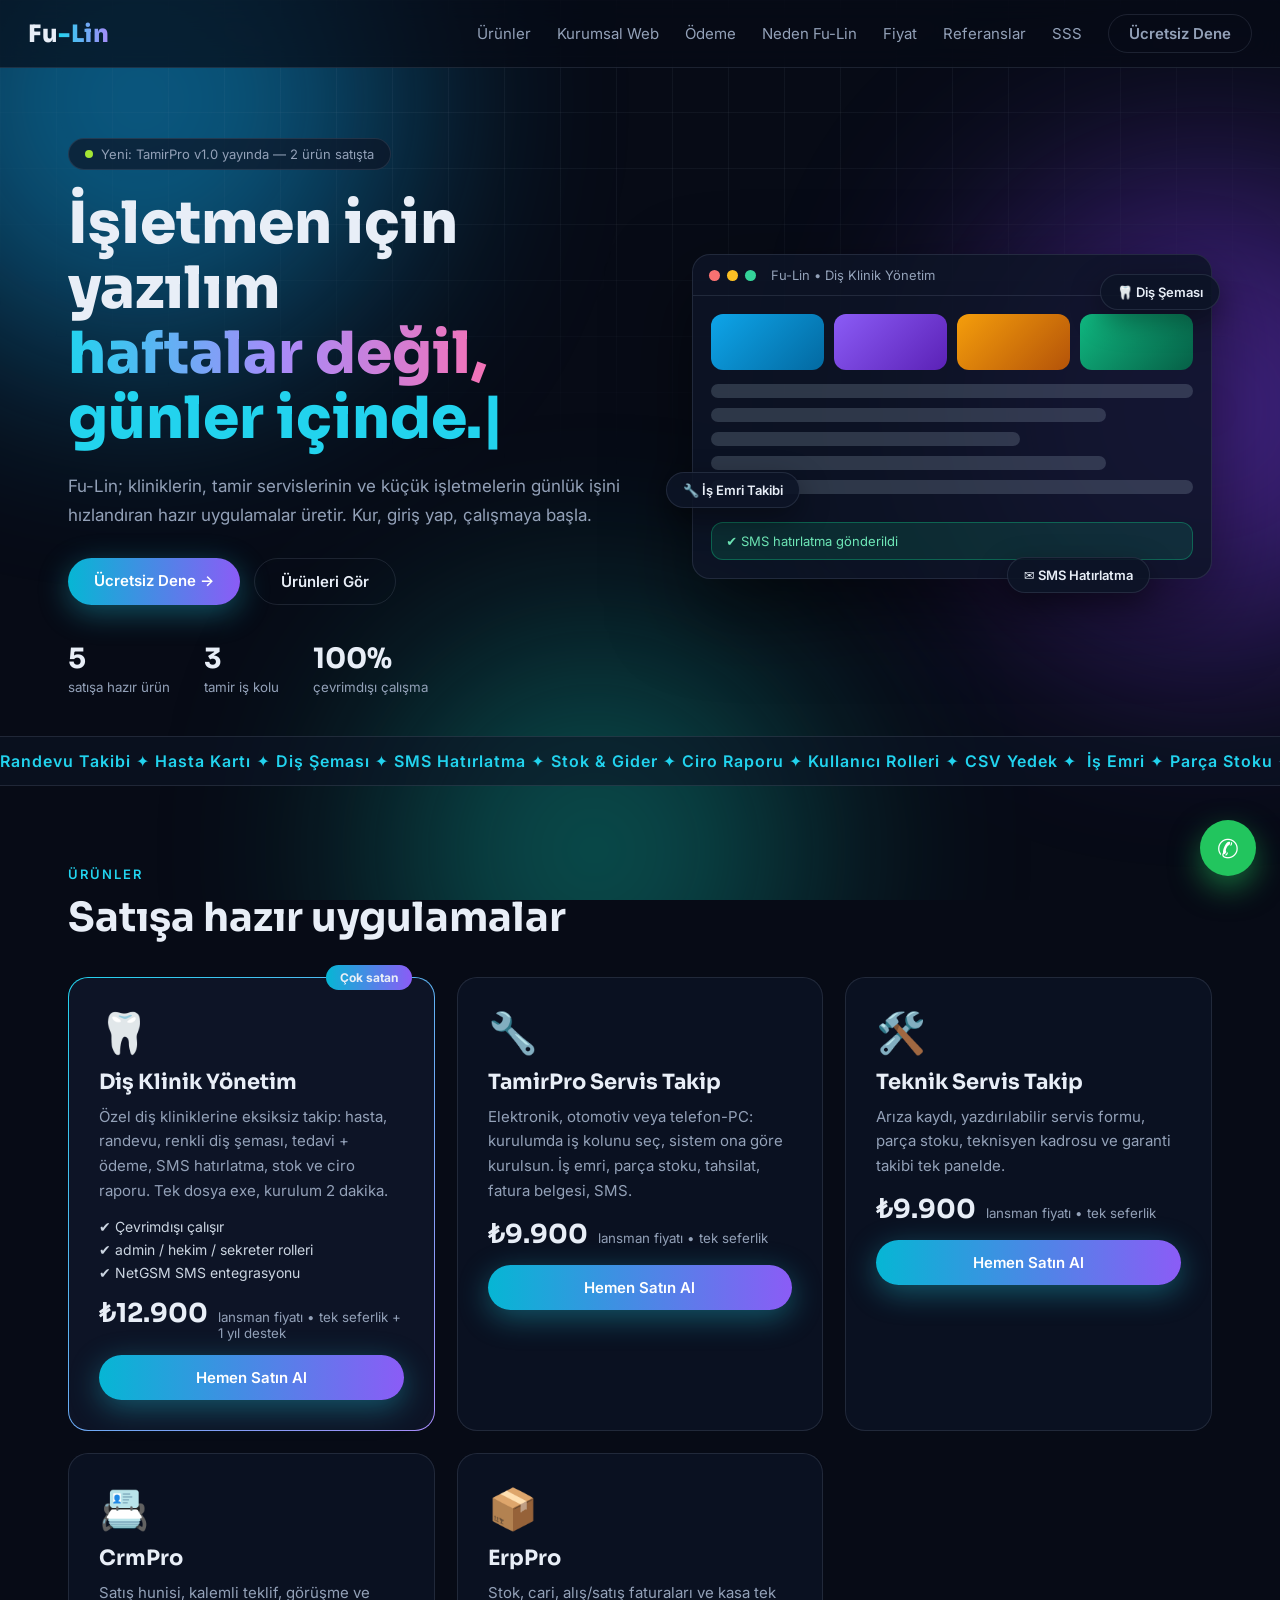
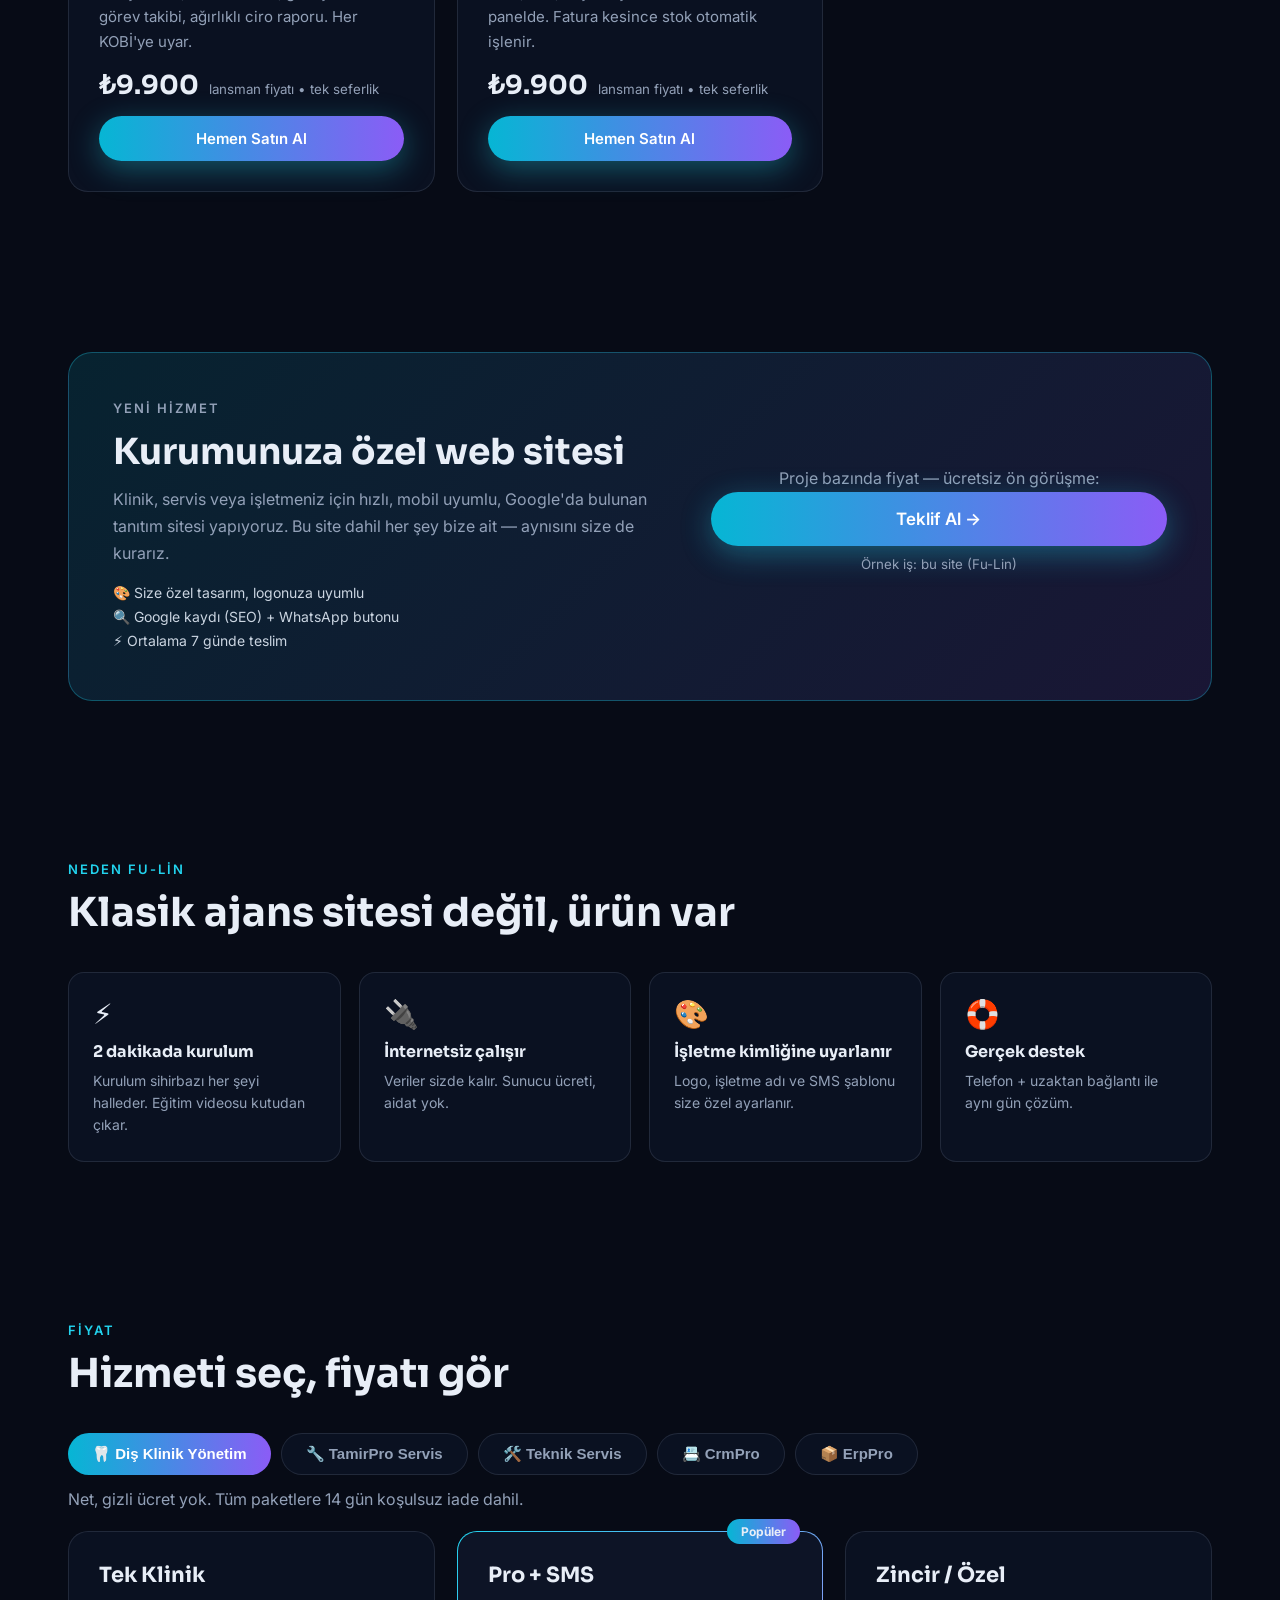
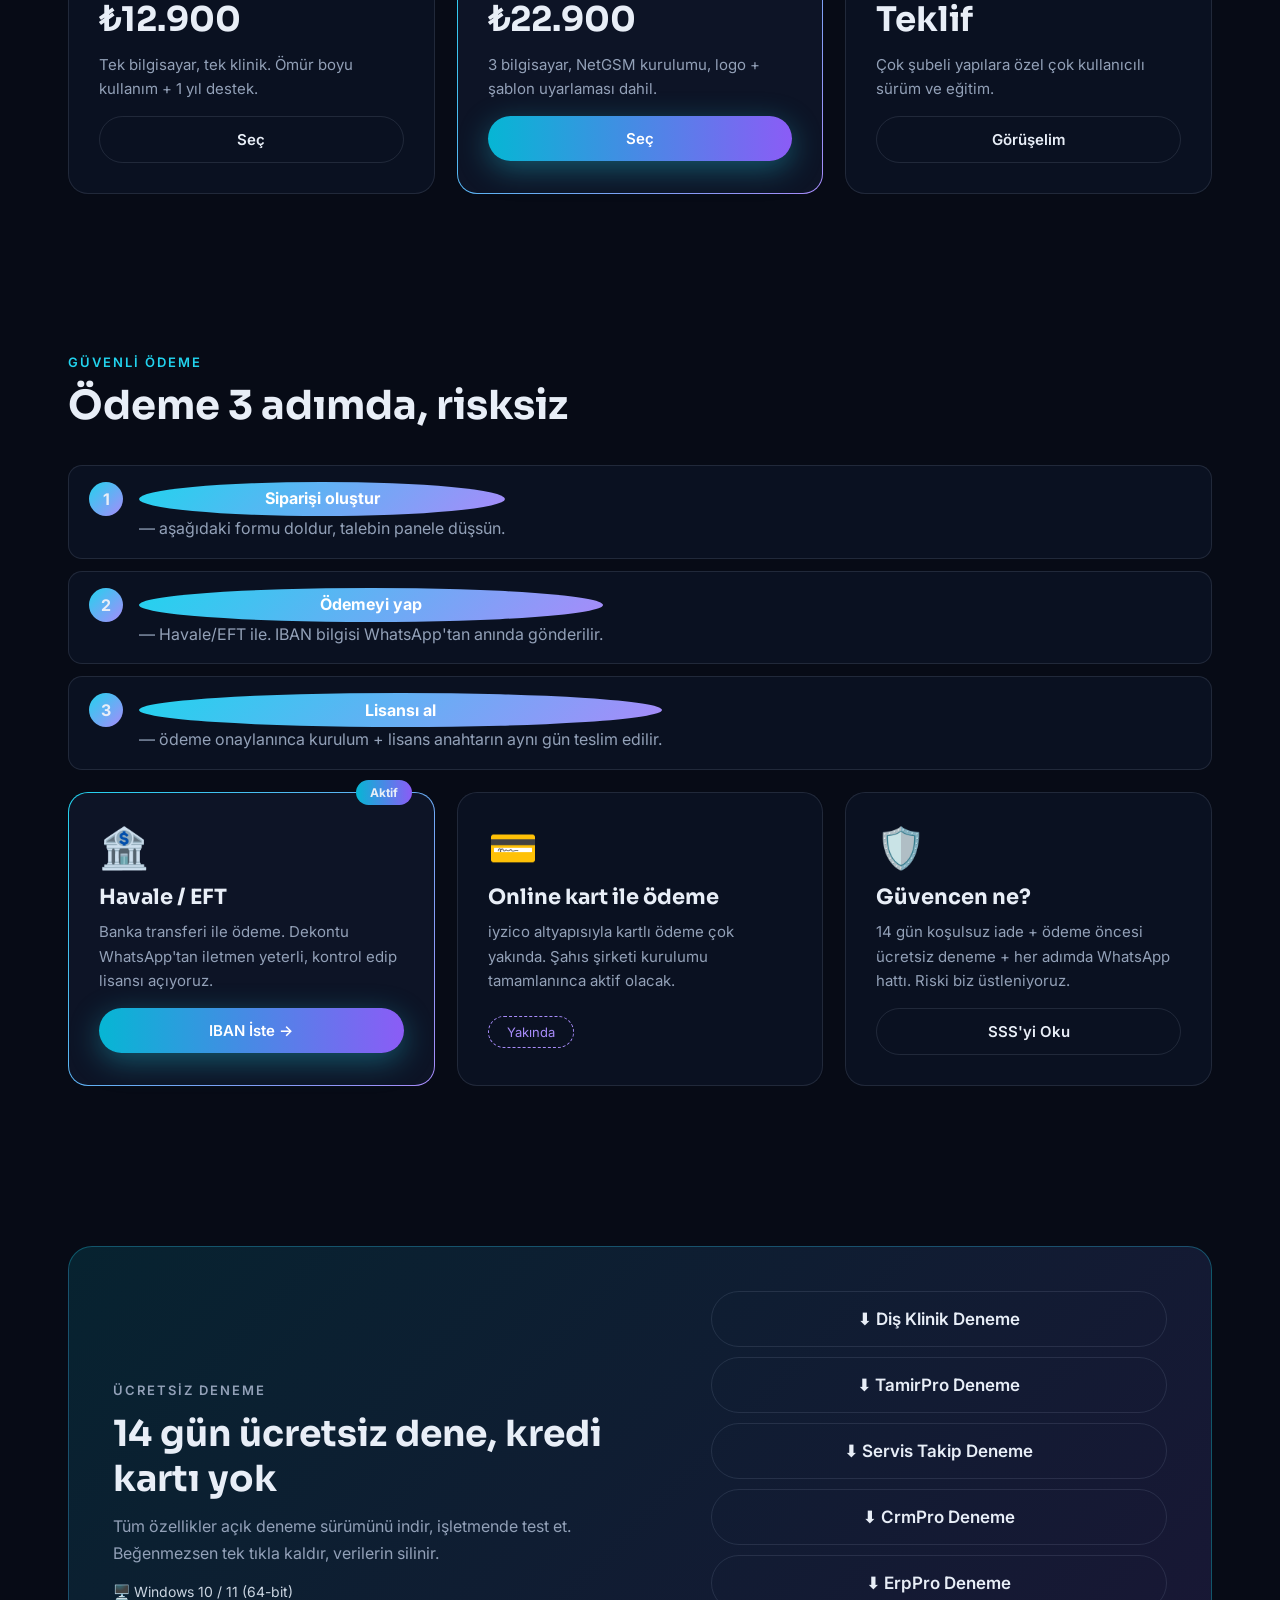
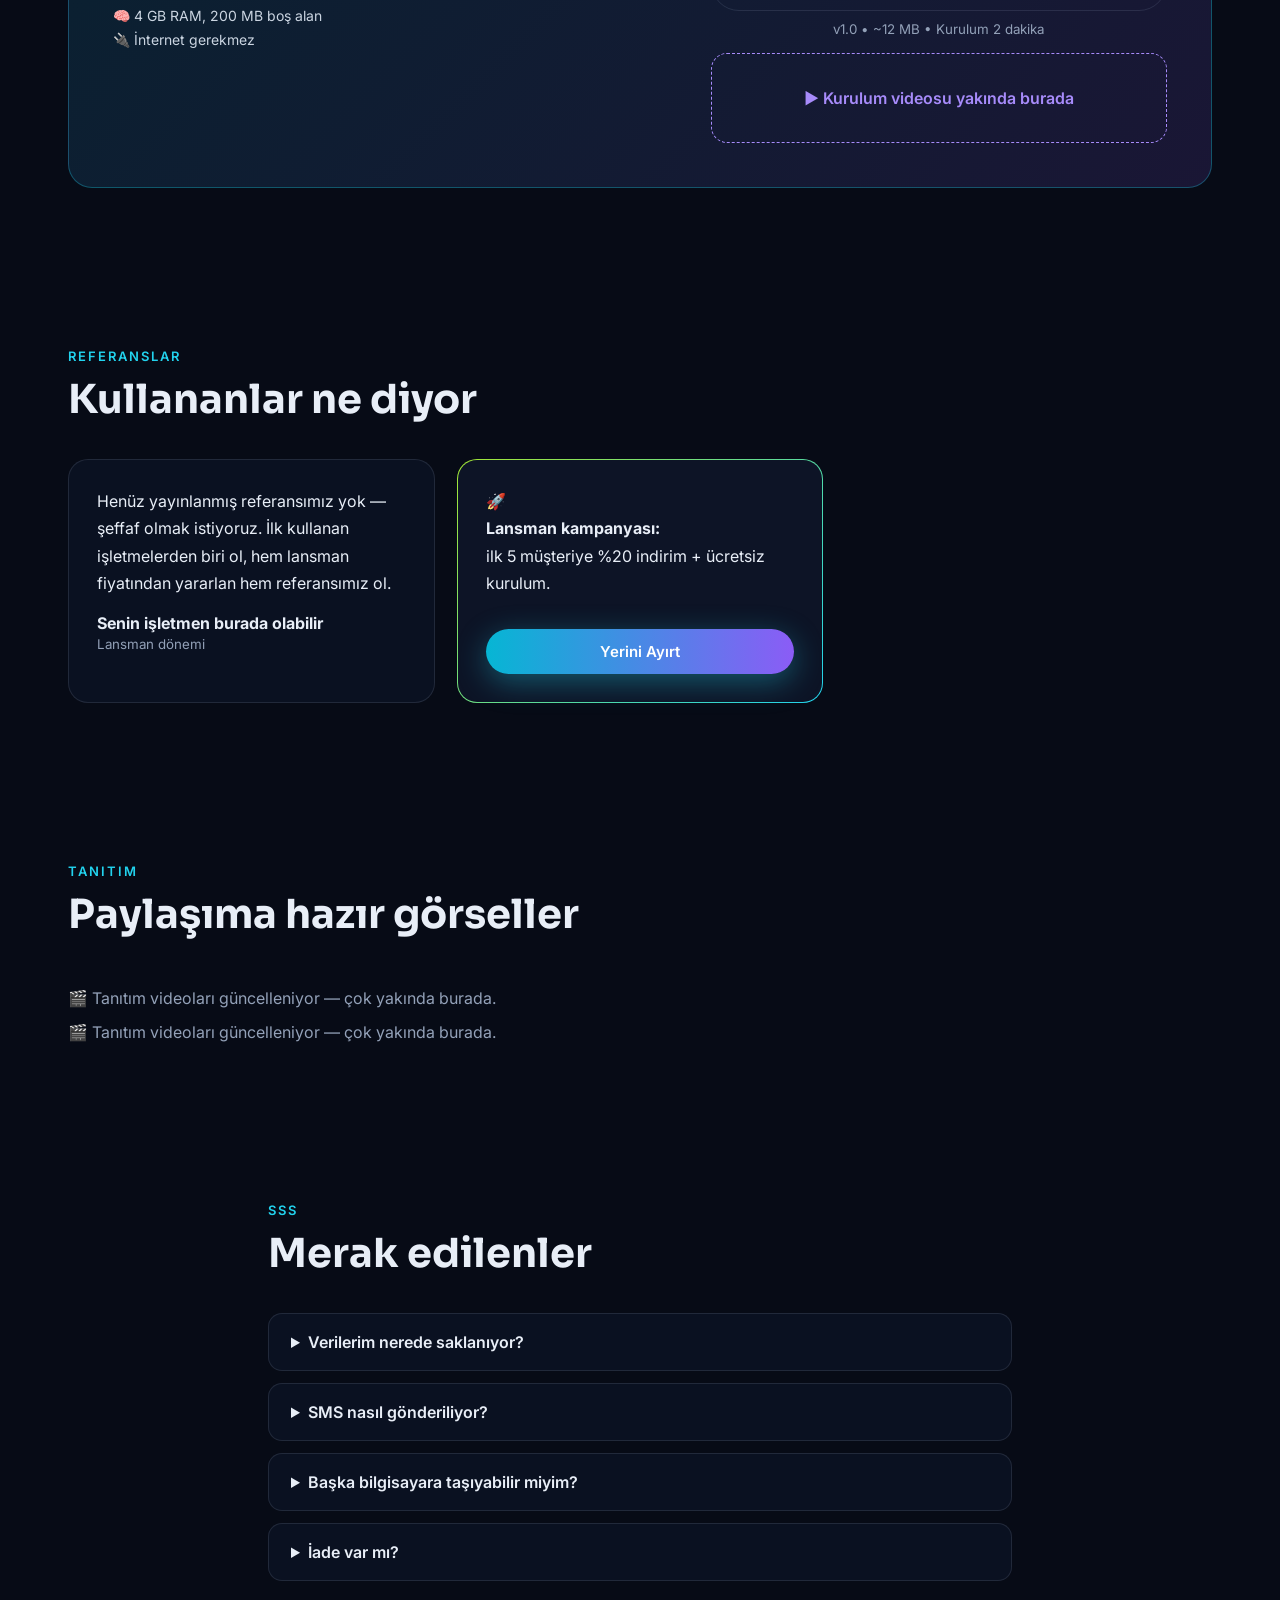
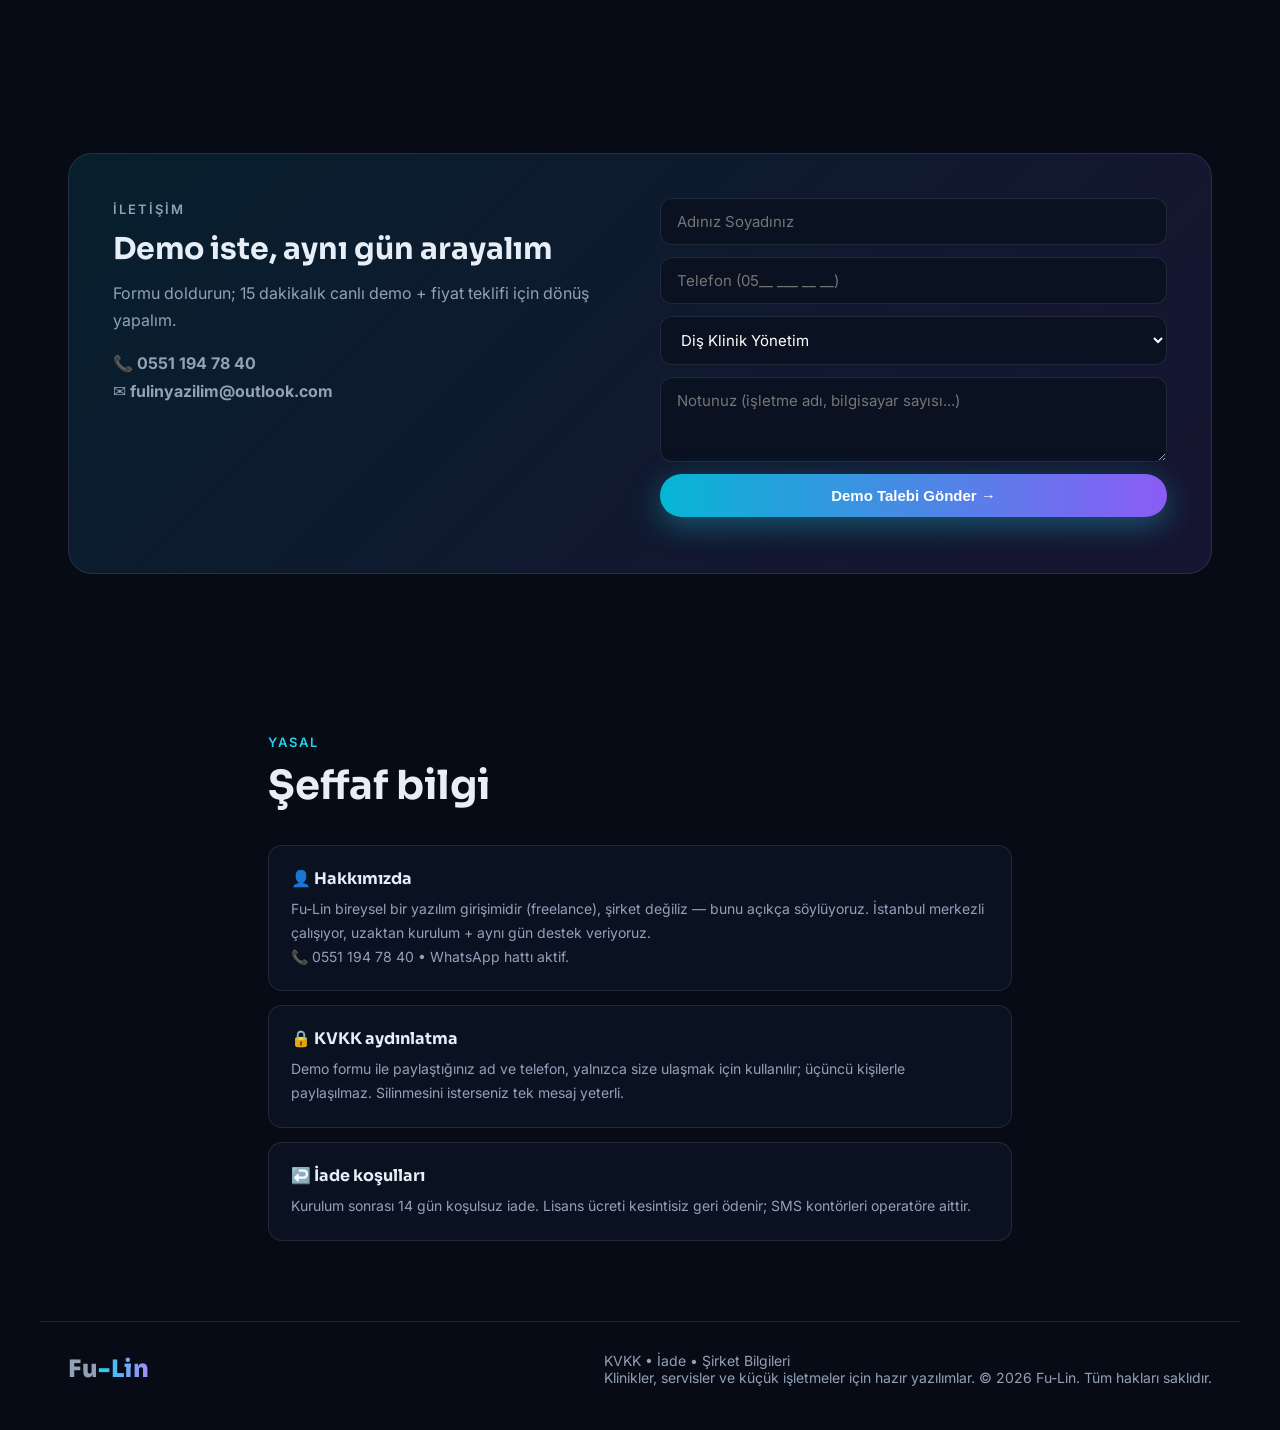
==== commit 12672388: "ERP site entegrasyonu" ====
--- a/docs/index.html
+++ b/docs/index.html
@@ -53,7 +53,7 @@
         <a href="#urunler" class="btn ghost">Ürünleri Gör</a>
       </div>
       <div class="stats">
-        <div><b><span class="counter" data-to="4">0</span></b><small>satışa hazır ürün</small></div>
+        <div><b><span class="counter" data-to="5">0</span></b><small>satışa hazır ürün</small></div>
         <div><b><span class="counter" data-to="3">0</span></b><small>tamir iş kolu</small></div>
         <div><b><span class="counter" data-to="100">0</span>%</b><small>çevrimdışı çalışma</small></div>
       </div>
@@ -114,6 +114,13 @@
         <div class="price-row"><b>₺9.900</b><small>lansman fiyatı • tek seferlik</small></div>
         <a href="#iletisim" class="btn primary full">Hemen Satın Al</a>
       </article>
+      <article class="card reveal">
+        <div class="emoji">📦</div>
+        <h3>ErpPro</h3>
+        <p>Stok, cari, alış/satış faturaları ve kasa tek panelde. Fatura kesince stok otomatik işlenir.</p>
+        <div class="price-row"><b>₺9.900</b><small>lansman fiyatı • tek seferlik</small></div>
+        <a href="#iletisim" class="btn primary full">Hemen Satın Al</a>
+      </article>
     </div>
   </section>
 
@@ -159,6 +166,7 @@
       <button data-urun="tamir">🔧 TamirPro Servis</button>
       <button data-urun="teknik">🛠️ Teknik Servis</button>
       <button data-urun="crm">📇 CrmPro</button>
+      <button data-urun="erp">📦 ErpPro</button>
     </div>
     <p class="reveal" style="color:var(--mut);margin-bottom:22px">Net, gizli ücret yok. Tüm paketlere 14 gün koşulsuz iade dahil.</p>
     <div class="cards pricing" id="fiyatKartlar">
@@ -197,6 +205,7 @@
         <a href="indir/TamirPro_Deneme.exe" class="btn ghost full big-btn" style="margin-top:10px">⬇ TamirPro Deneme</a>
         <a href="indir/ServisPro_Deneme.exe" class="btn ghost full big-btn" style="margin-top:10px">⬇ Servis Takip Deneme</a>
         <a href="indir/CrmPro_Deneme.exe" class="btn ghost full big-btn" style="margin-top:10px">⬇ CrmPro Deneme</a>
+        <a href="indir/ErpPro_Deneme.exe" class="btn ghost full big-btn" style="margin-top:10px">⬇ ErpPro Deneme</a>
         <small>v1.0 • ~12 MB • Kurulum 2 dakika</small>
         <div class="video-ph">▶ Kurulum videosu yakında burada</div>
       </div>
@@ -245,7 +254,7 @@
       <form id="leadForm">
         <input name="ad" placeholder="Adınız Soyadınız" required>
         <input name="tel" placeholder="Telefon (05__ ___ __ __)" required>
-        <select name="urun"><option>Diş Klinik Yönetim</option><option>TamirPro Servis Takip</option><option>Teknik Servis Takip</option><option>CrmPro</option><option>Kurumsal Web Sitesi (teklif)</option></select>
+        <select name="urun"><option>Diş Klinik Yönetim</option><option>TamirPro Servis Takip</option><option>Teknik Servis Takip</option><option>CrmPro</option><option>ErpPro</option><option>Kurumsal Web Sitesi (teklif)</option></select>
         <textarea name="not" rows="3" placeholder="Notunuz (işletme adı, bilgisayar sayısı...)"></textarea>
         <button class="btn primary full" type="submit">Demo Talebi Gönder →</button>
         <small id="formNote"></small>
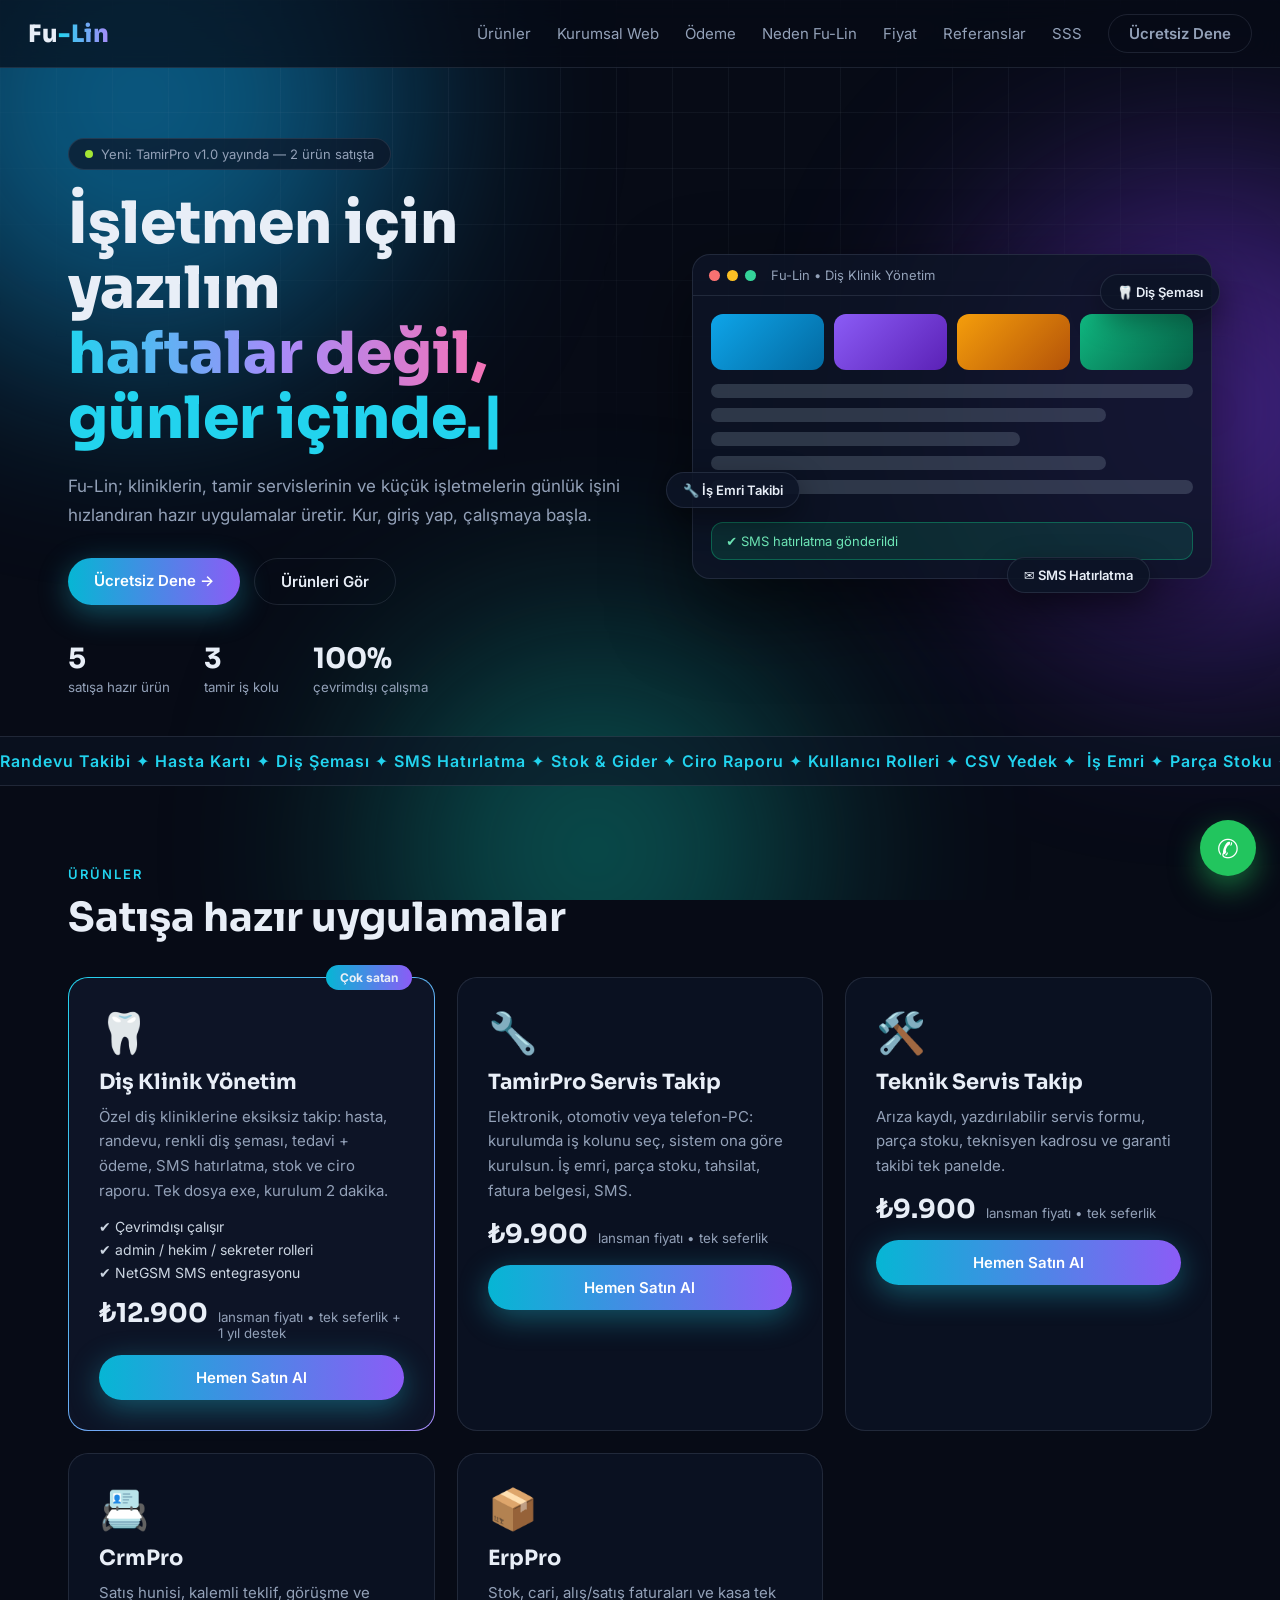
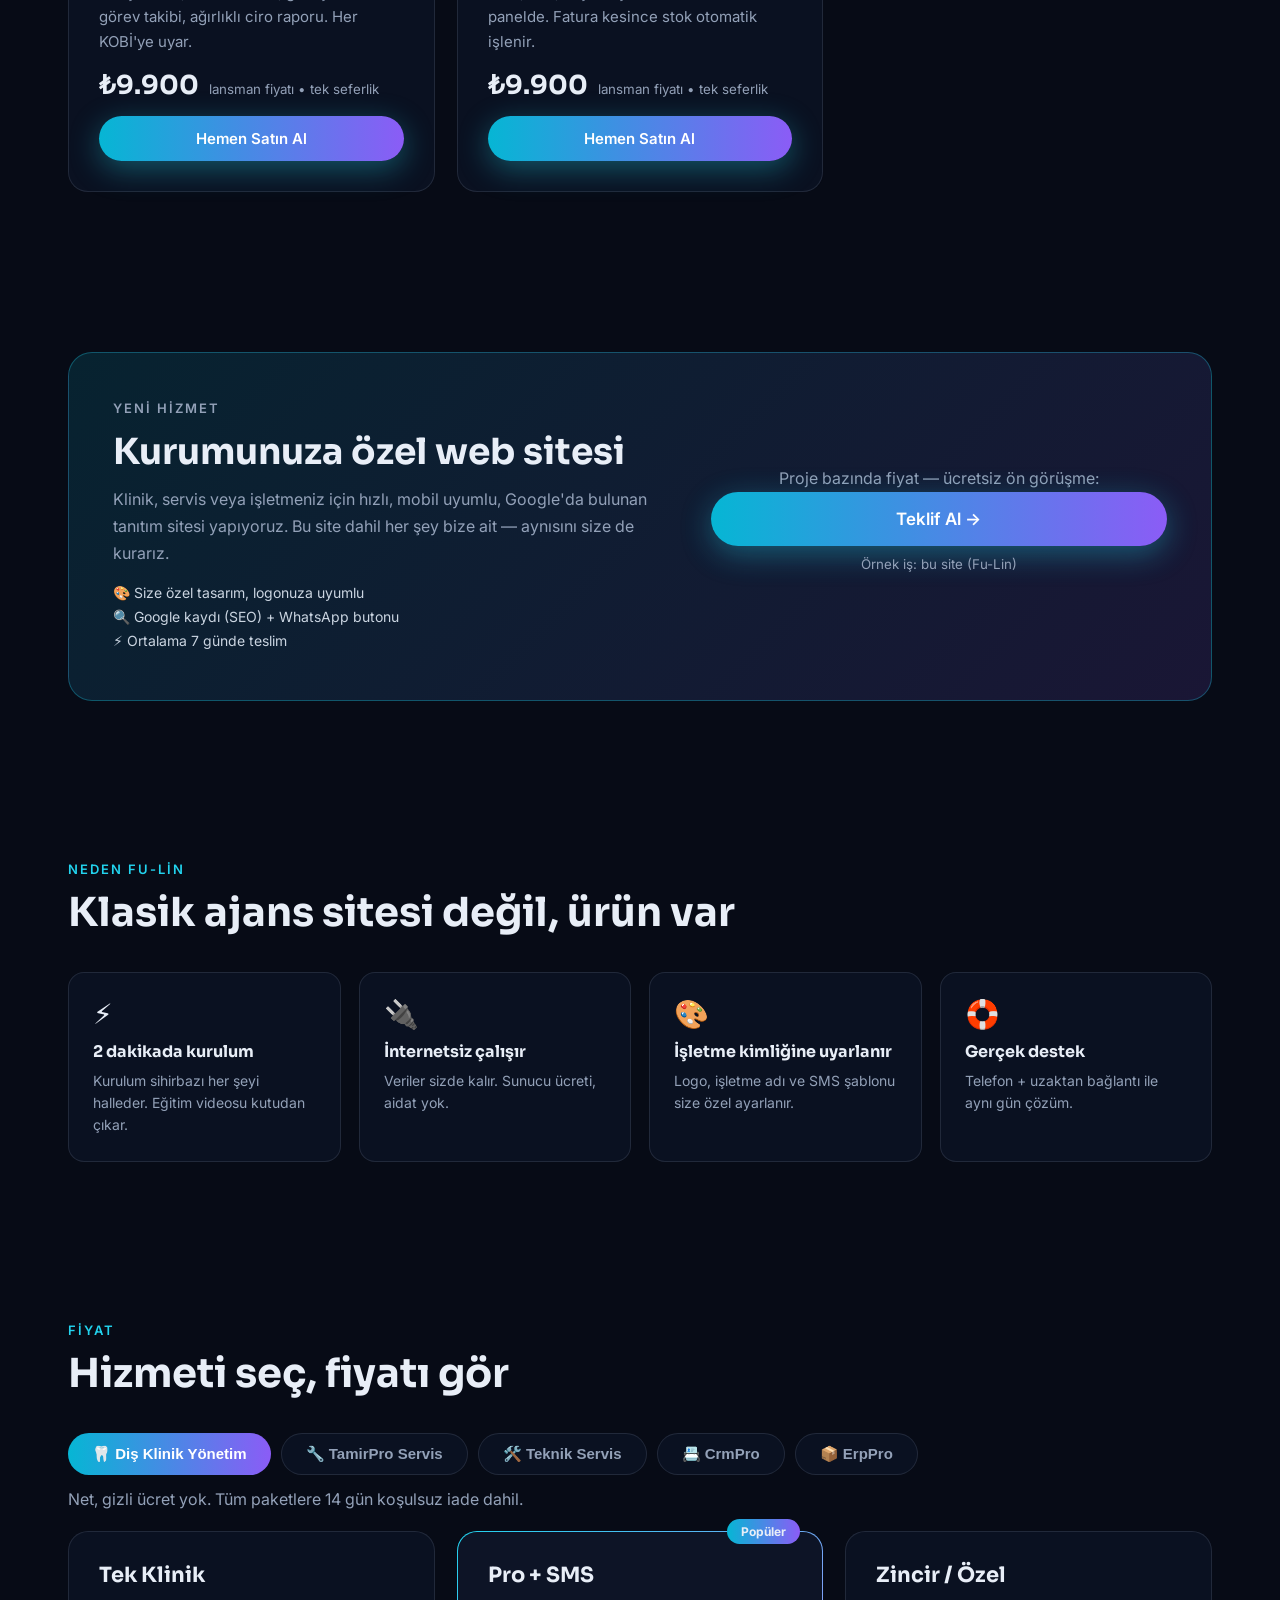
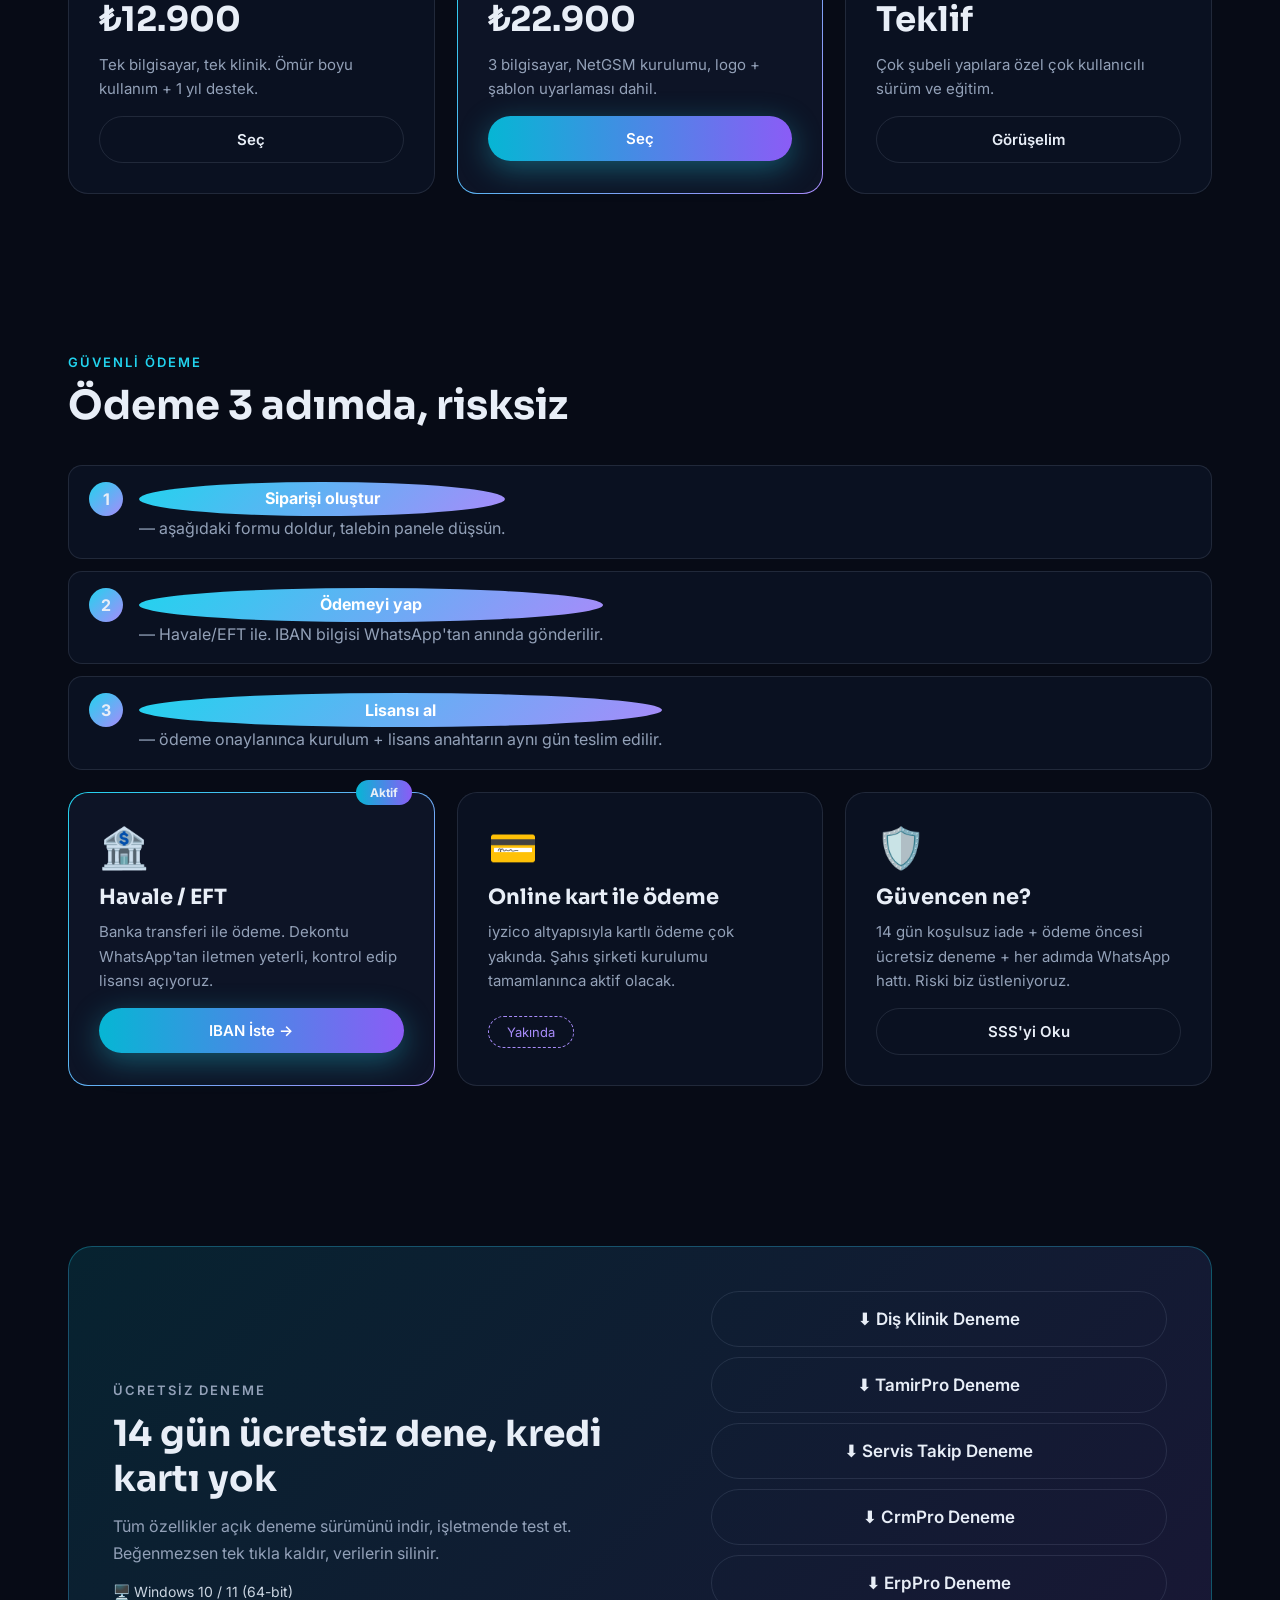
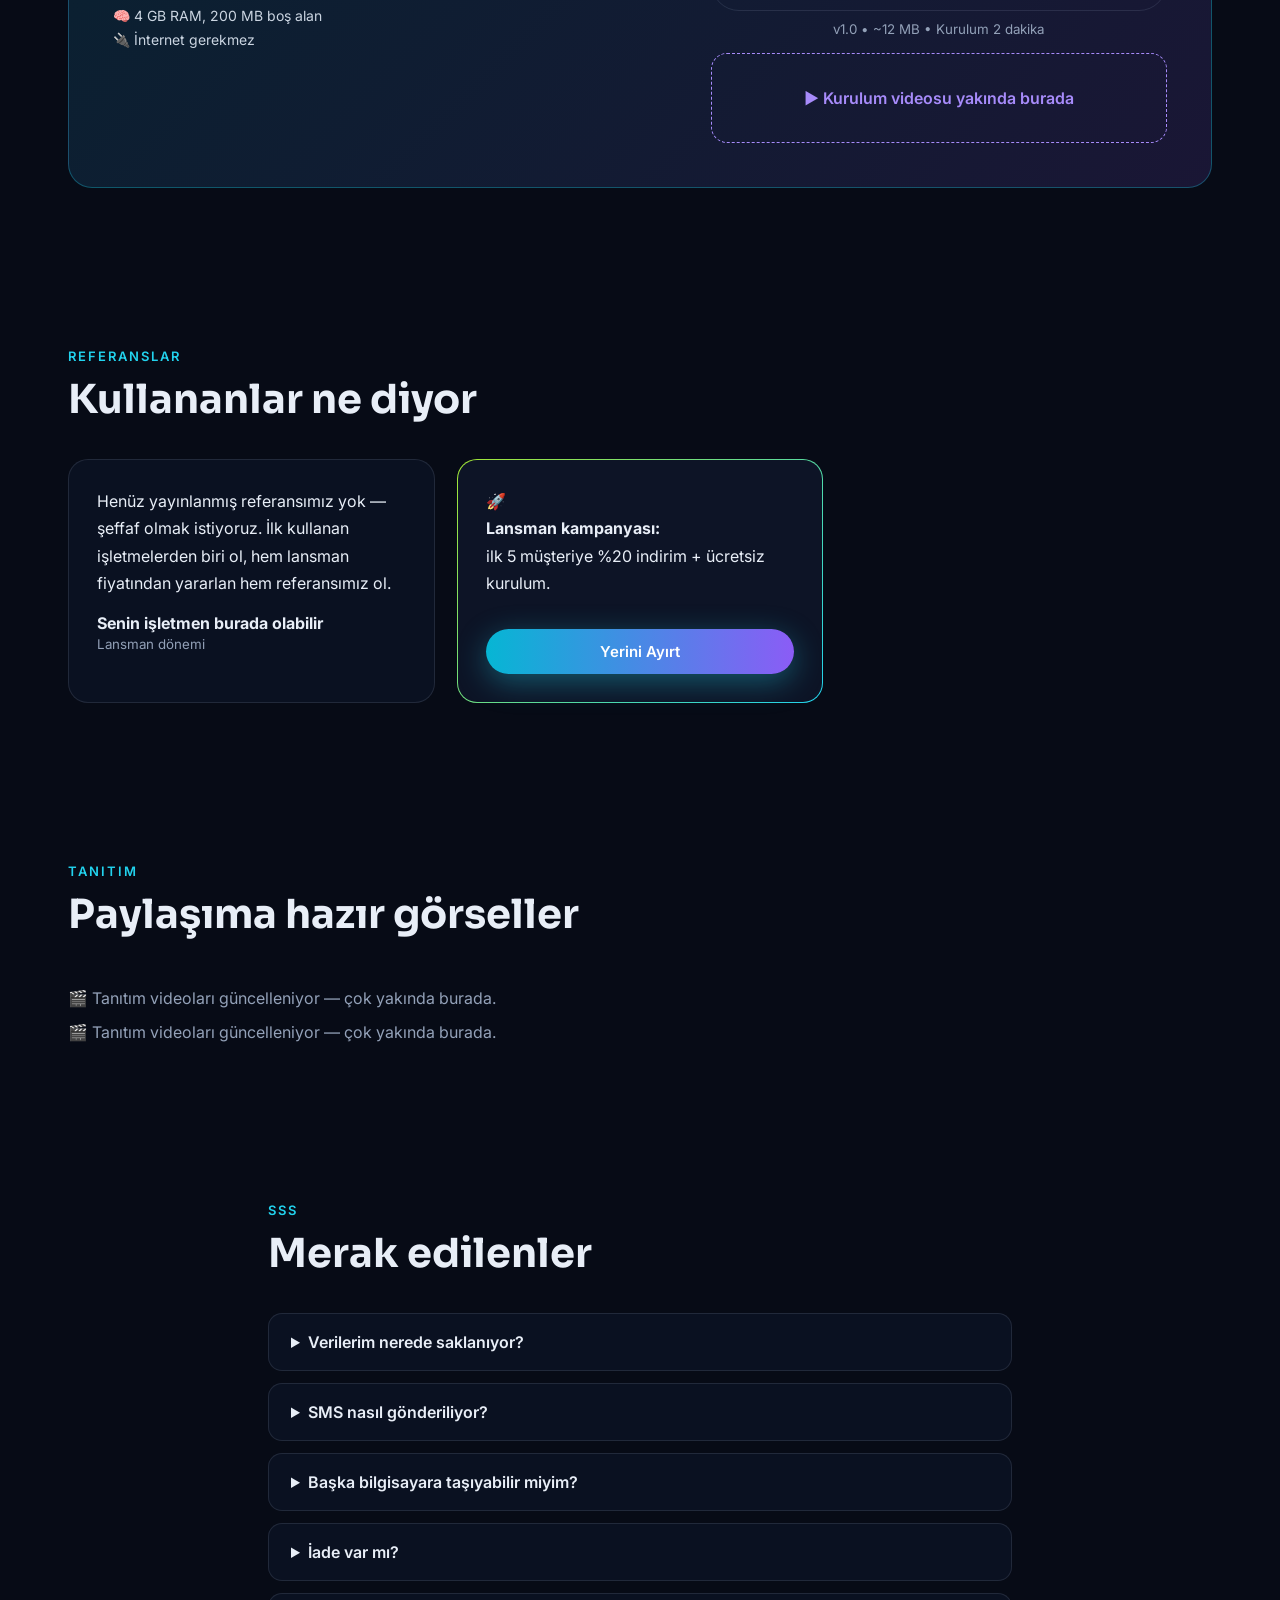
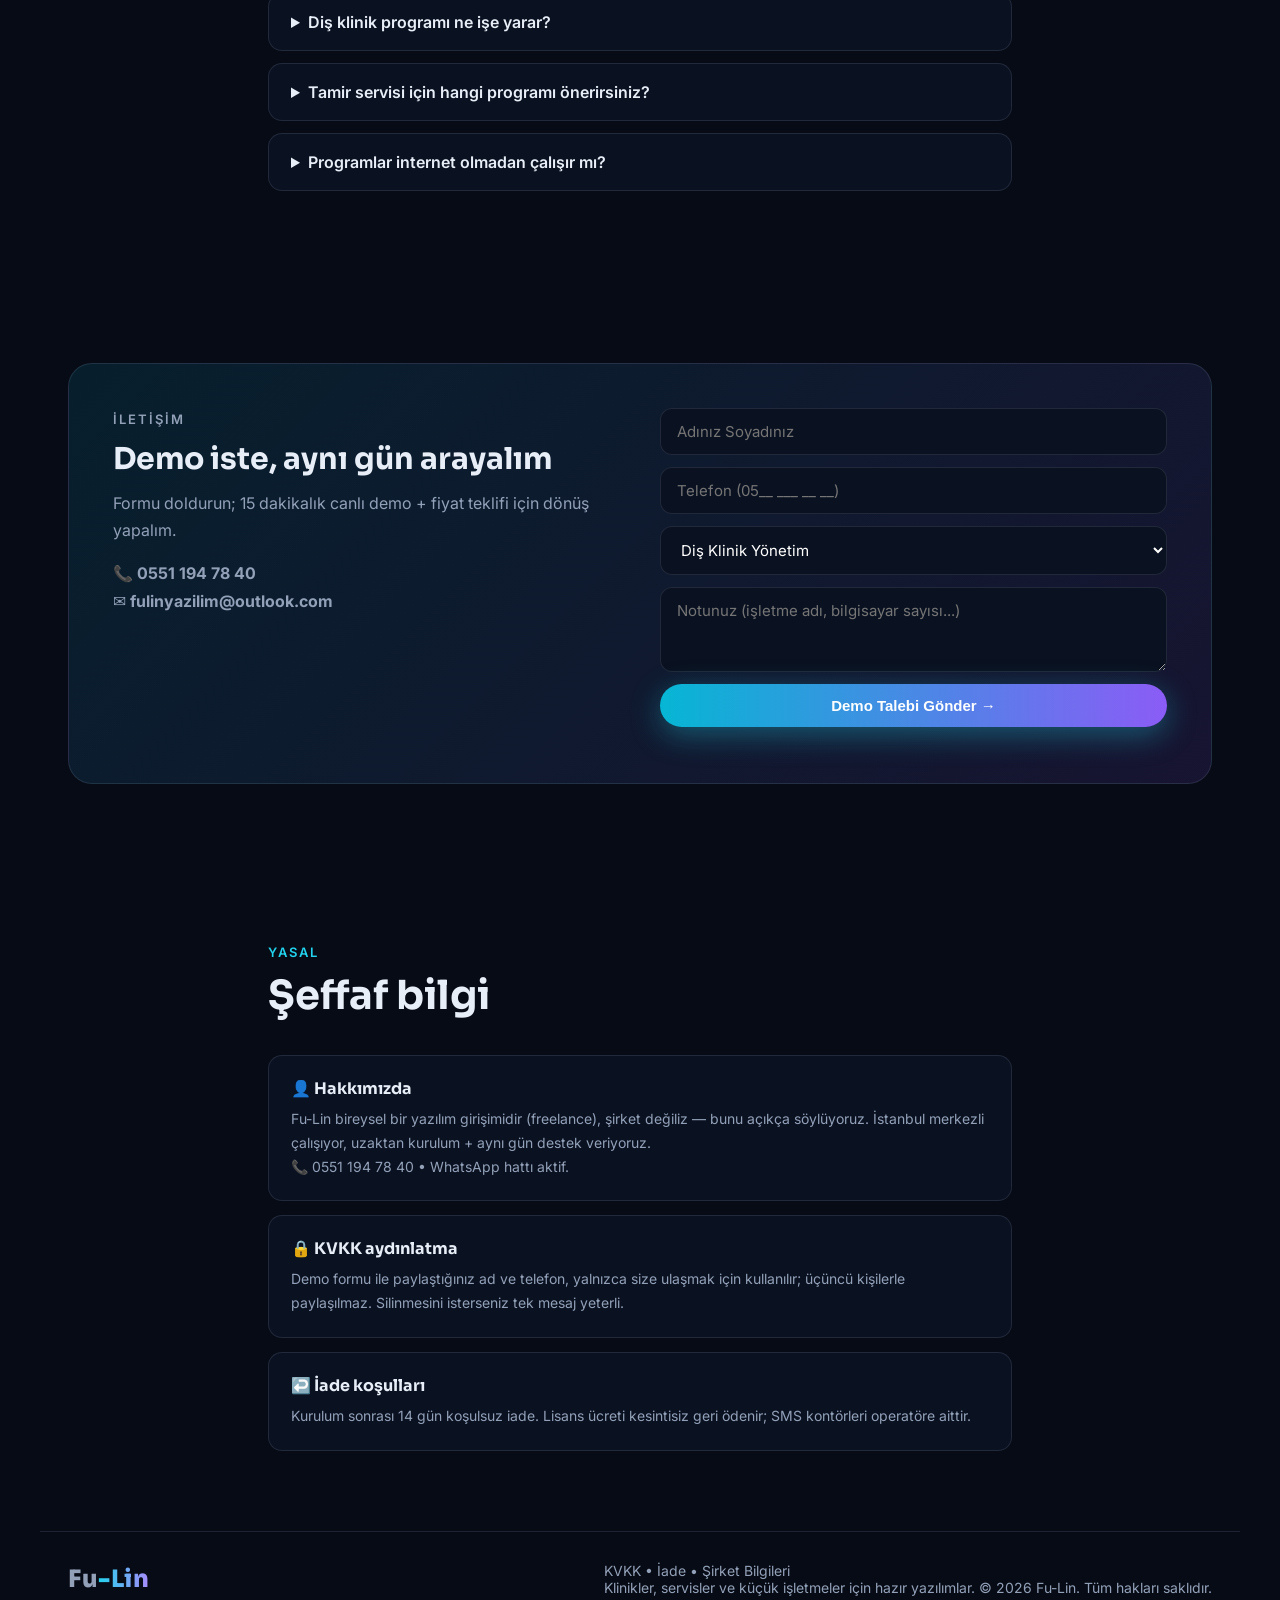
==== commit cd61b9e4: "SEO: meta, JSON-LD, sitemap, SSS" ====
--- a/docs/index.html
+++ b/docs/index.html
@@ -3,9 +3,36 @@
 <head>
 <meta charset="UTF-8">
 <meta name="viewport" content="width=device-width, initial-scale=1.0">
-<title>Fu-Lin — İşletmeler İçin Hazır Yazılımlar</title>
+<title>Diş Klinik Programı, Tamir Servis ve CRM Yazılımı | Fu-Lin</title>
 <link rel="icon" href="logo.ico">
-<meta name="description" content="Fu-Lin: klinikler ve işletmeler için hızlı, modern masaüstü ve web yazılımları.">
+<link rel="canonical" href="https://fulinyazılım.com.tr/">
+<meta name="description" content="Diş klinik yönetim programı, tamir servis takip, teknik servis, CRM ve ERP yazılımları. 14 gün ücretsiz dene, internetsiz çalışır. Fu-Lin hazır işletme yazılımları.">
+<meta name="keywords" content="diş klinik programı, dişçi takip programı, tamir servis programı, teknik servis takip, crm programı, erp programı, stok takip, randevu programı, fu-lin">
+<meta name="robots" content="index, follow">
+<meta name="author" content="Fu-Lin">
+<meta property="og:type" content="website">
+<meta property="og:locale" content="tr_TR">
+<meta property="og:title" content="Fu-Lin — Diş Klinik, Tamir Servis, CRM ve ERP Yazılımları">
+<meta property="og:description" content="Klinik ve servisler için hazır yönetim programları. 14 gün ücretsiz dene.">
+<meta property="og:url" content="https://fulinyazılım.com.tr/">
+<meta property="og:image" content="https://fulinyazılım.com.tr/logo.png">
+<meta name="twitter:card" content="summary_large_image">
+<script type="application/ld+json">
+{"@context":"https://schema.org","@type":"Organization","name":"Fu-Lin",
+ "url":"https://fulinyazılım.com.tr/","telephone":"+90 551 194 78 40",
+ "description":"Diş klinikleri, tamir servisleri ve KOBİ'ler için hazır yönetim yazılımları.",
+ "makesOffer":[
+  {"@type":"Offer","itemOffered":{"@type":"SoftwareApplication","name":"Diş Klinik Yönetim",
+   "applicationCategory":"BusinessApplication","operatingSystem":"Windows"},"price":"12900","priceCurrency":"TRY"},
+  {"@type":"Offer","itemOffered":{"@type":"SoftwareApplication","name":"TamirPro Servis Takip",
+   "applicationCategory":"BusinessApplication","operatingSystem":"Windows"},"price":"9900","priceCurrency":"TRY"},
+  {"@type":"Offer","itemOffered":{"@type":"SoftwareApplication","name":"Teknik Servis Takip",
+   "applicationCategory":"BusinessApplication","operatingSystem":"Windows"},"price":"9900","priceCurrency":"TRY"},
+  {"@type":"Offer","itemOffered":{"@type":"SoftwareApplication","name":"CrmPro",
+   "applicationCategory":"BusinessApplication","operatingSystem":"Windows"},"price":"9900","priceCurrency":"TRY"},
+  {"@type":"Offer","itemOffered":{"@type":"SoftwareApplication","name":"ErpPro",
+   "applicationCategory":"BusinessApplication","operatingSystem":"Windows"},"price":"9900","priceCurrency":"TRY"}]}
+</script>
 <link rel="preconnect" href="https://fonts.googleapis.com">
 <link rel="preconnect" href="https://fonts.gstatic.com" crossorigin>
 <link href="https://fonts.googleapis.com/css2?family=Sora:wght@400;600;700;800&family=Inter:wght@400;500;600&display=swap" rel="stylesheet">
@@ -240,6 +267,9 @@
     <details class="reveal"><summary>SMS nasıl gönderiliyor?</summary><p>NetGSM hattınızla entegre çalışır. Hattınız yoksa kurulumda yardımcı oluruz; kontör ücreti operatöre ödenir.</p></details>
     <details class="reveal"><summary>Başka bilgisayara taşıyabilir miyim?</summary><p>Evet. Yedek al → yeni bilgisayara kur → geri yükle. 5 dakika sürer.</p></details>
     <details class="reveal"><summary>İade var mı?</summary><p>Kurulum sonrası 14 gün koşulsuz iade.</p></details>
+    <details class="reveal"><summary>Diş klinik programı ne işe yarar?</summary><p>Hasta kaydı, randevu, diş şeması, tedavi ve ödeme takibi, SMS hatırlatma, stok ve ciro raporunu tek panelde toplar. Defter ve Excel ile uğraşmazsınız.</p></details>
+    <details class="reveal"><summary>Tamir servisi için hangi programı önerirsiniz?</summary><p>Elektronik, otomotiv veya telefon-PC işi yapıyorsanız TamirPro; genel arıza kaydı, servis formu ve garanti takibi için Teknik Servis Takip uygun. İkisini de 14 gün ücretsiz deneyebilirsiniz.</p></details>
+    <details class="reveal"><summary>Programlar internet olmadan çalışır mı?</summary><p>Evet. Tüm Fu-Lin masaüstü programları çevrimdışı çalışır, veriler bilgisayarınızda saklanır.</p></details>
   </section>
 
   <!-- İLETİŞİM -->
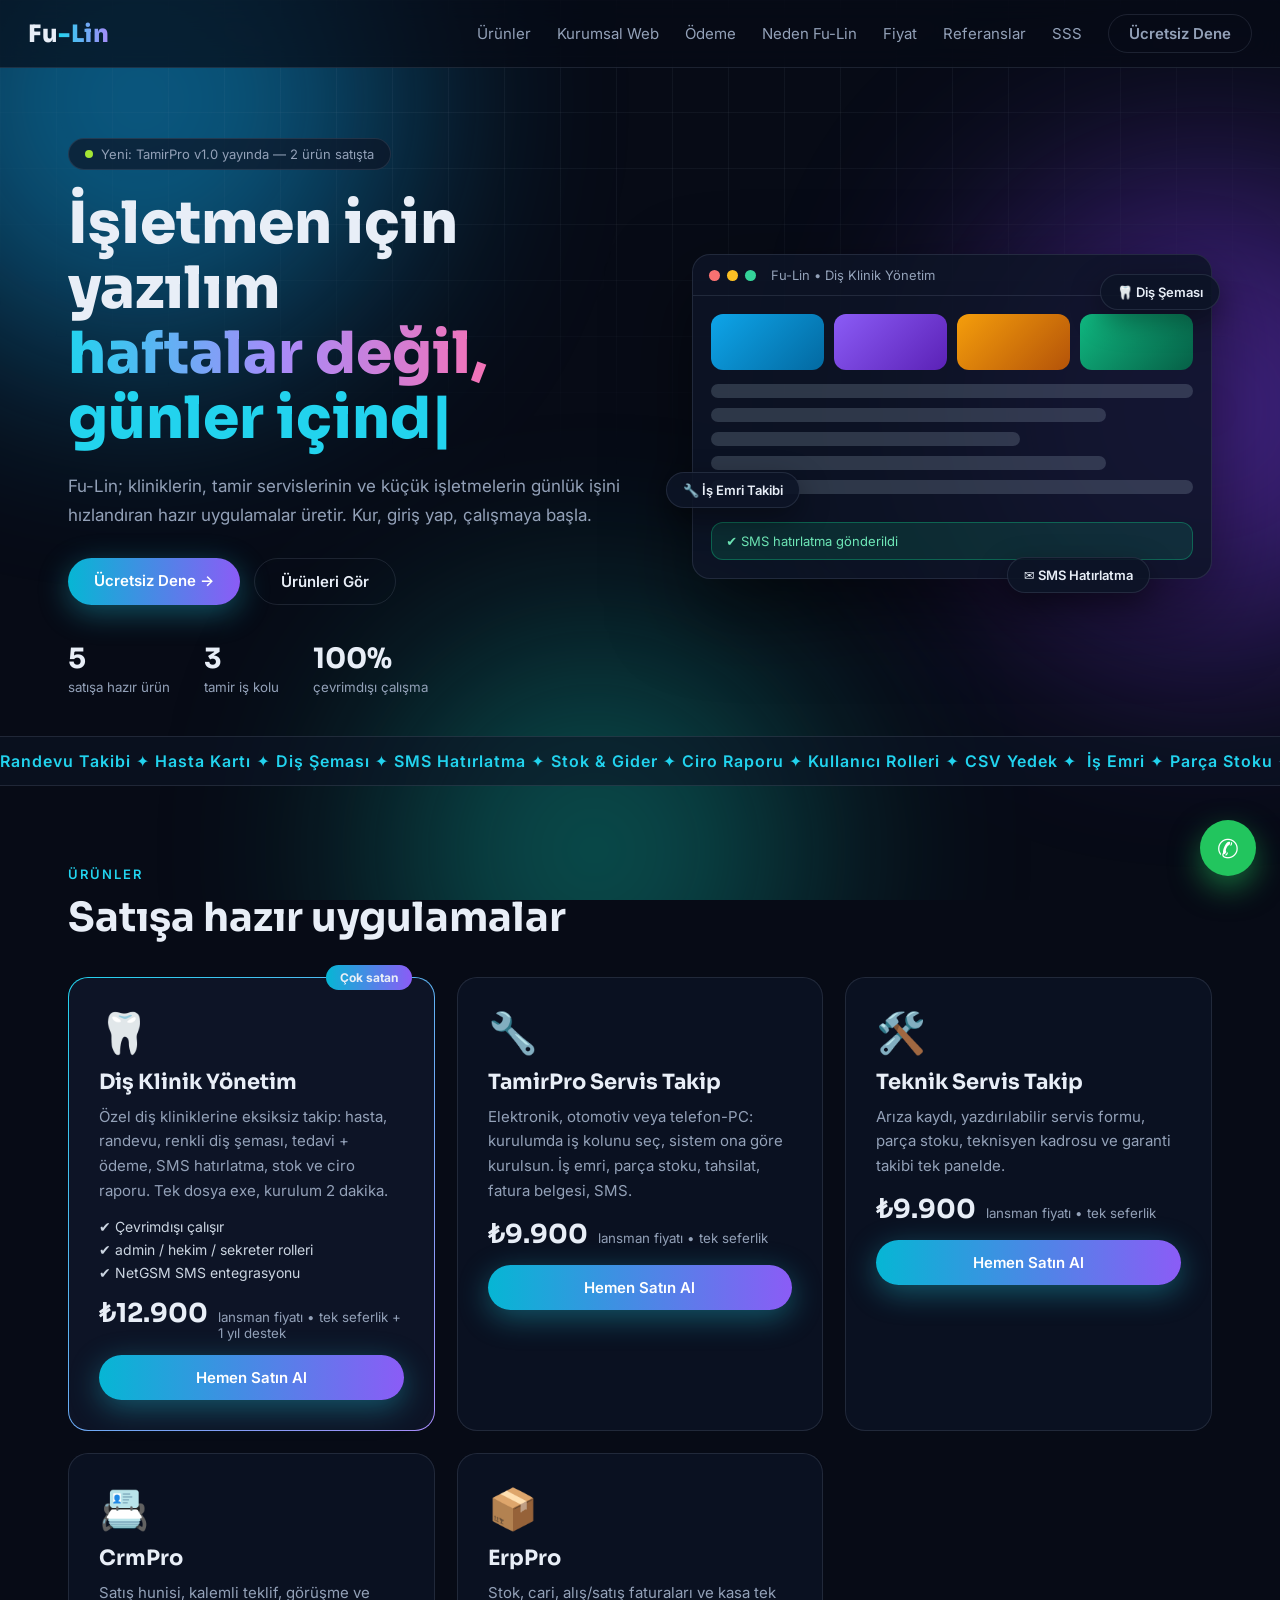
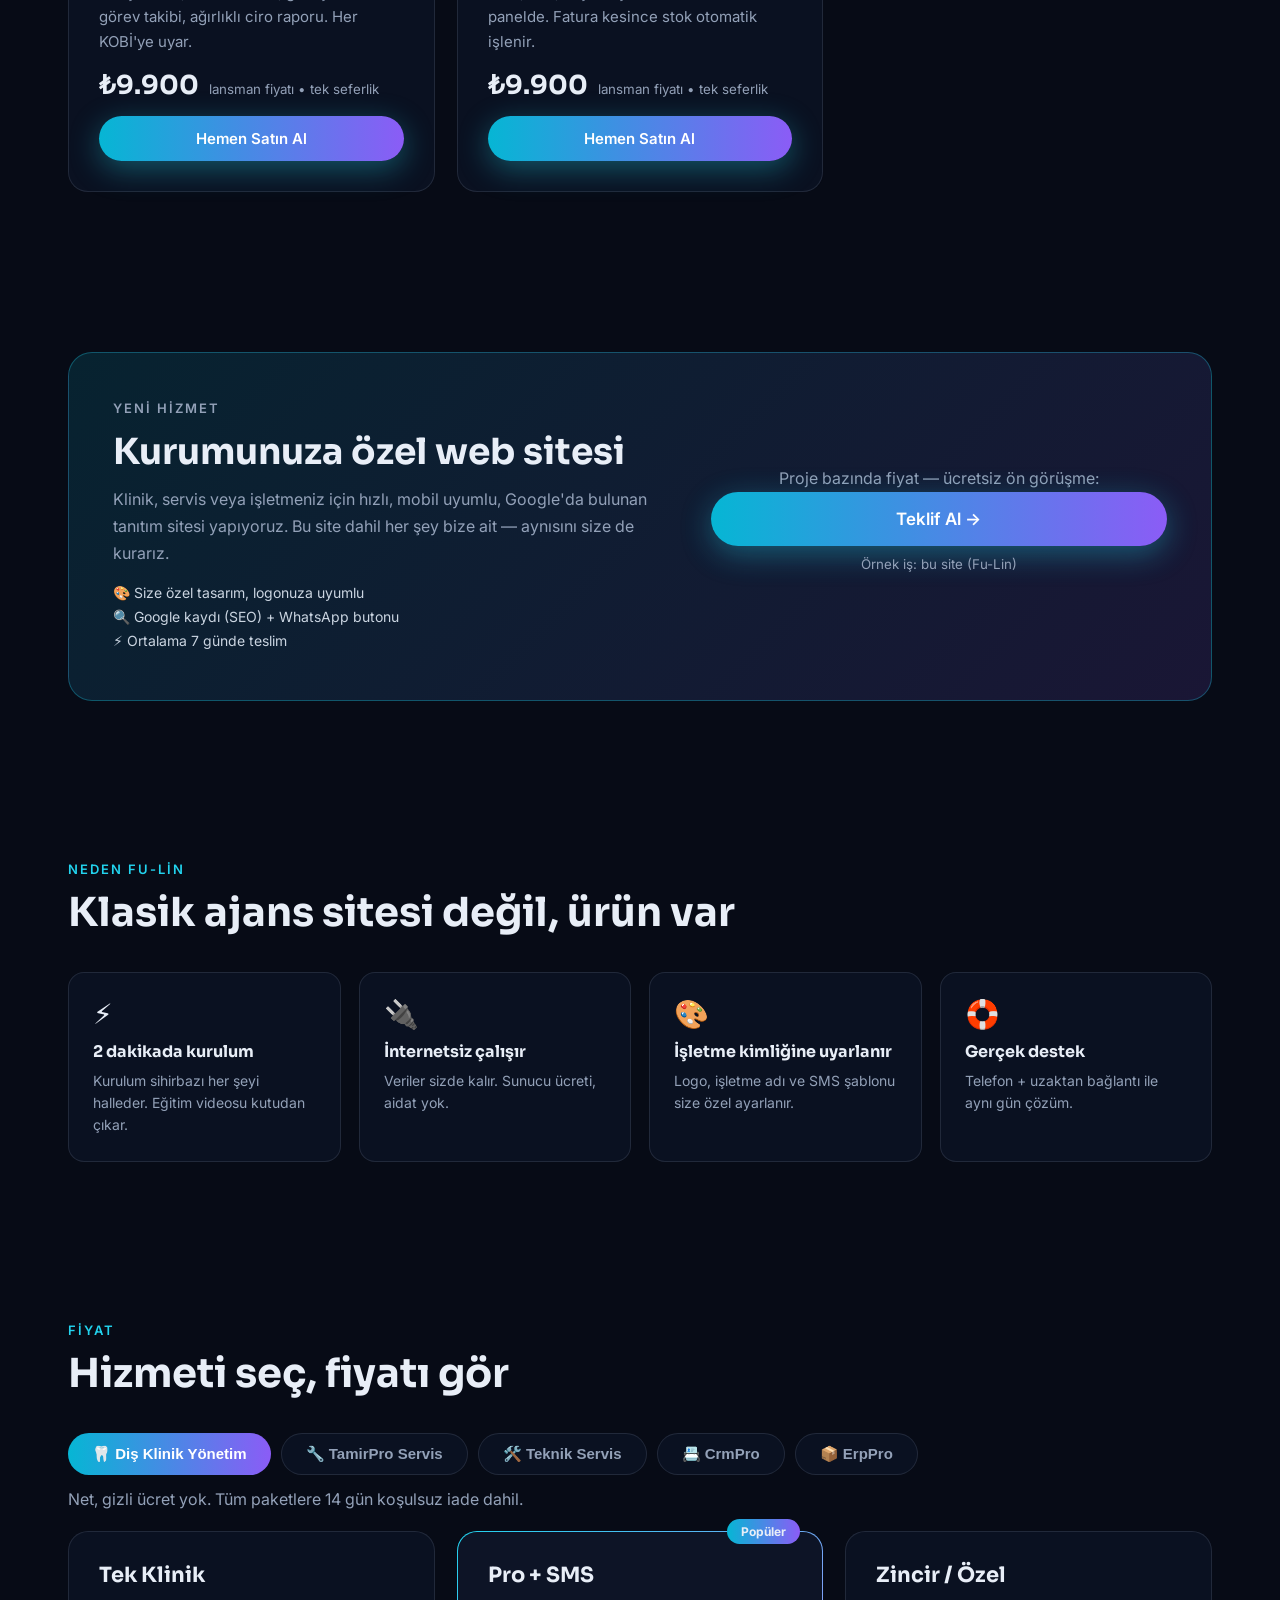
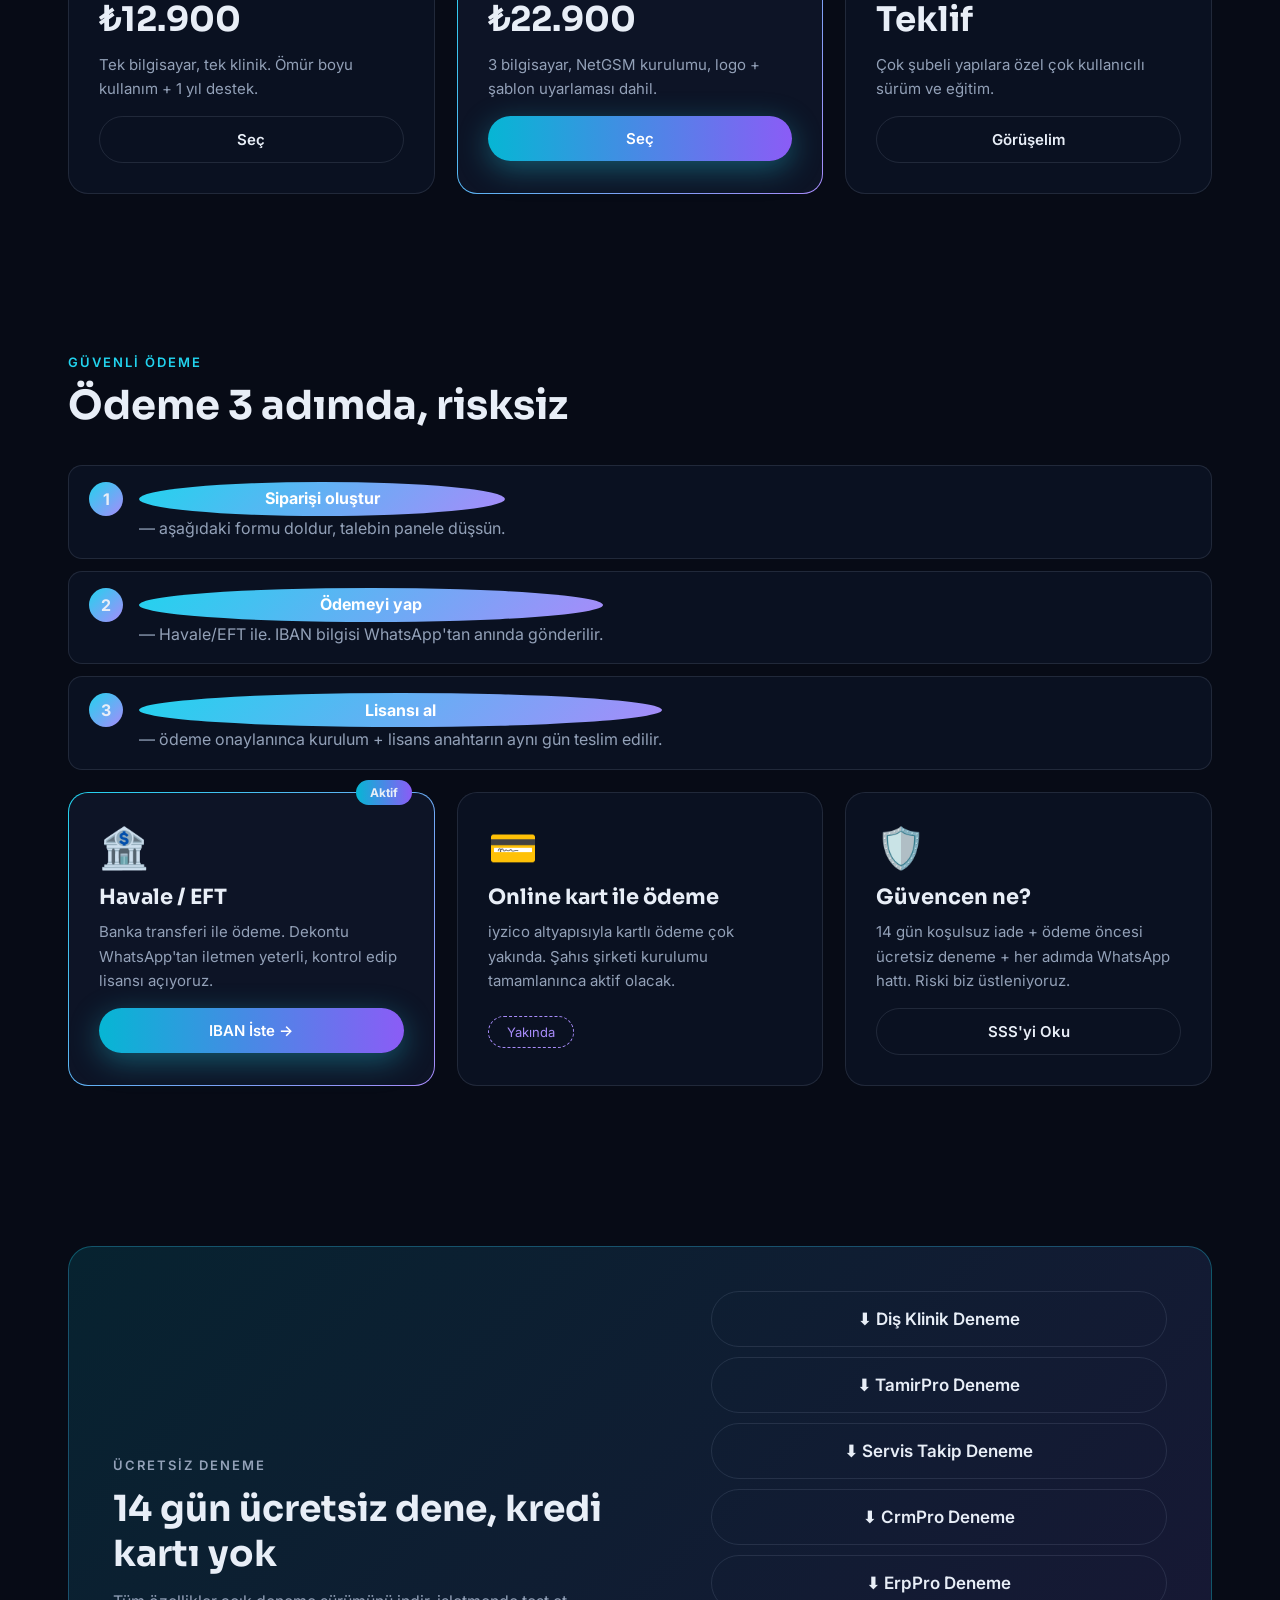
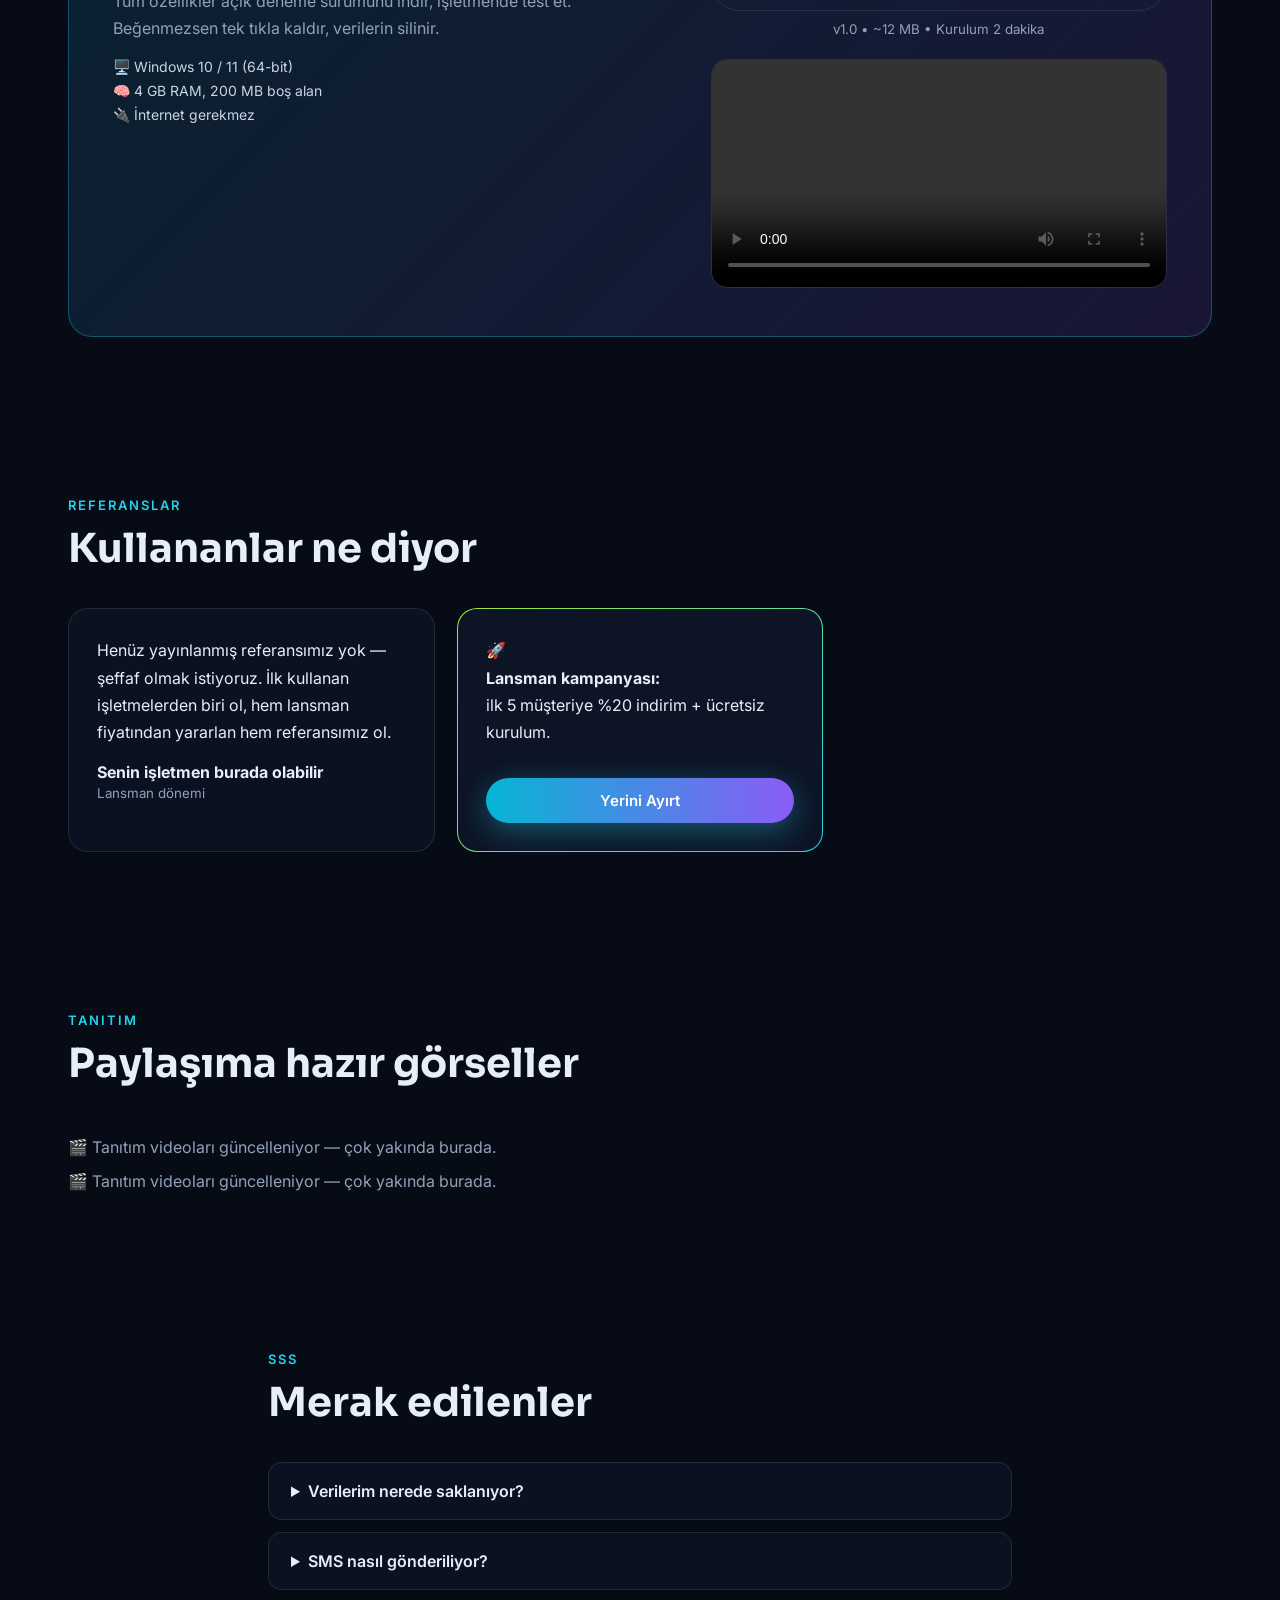
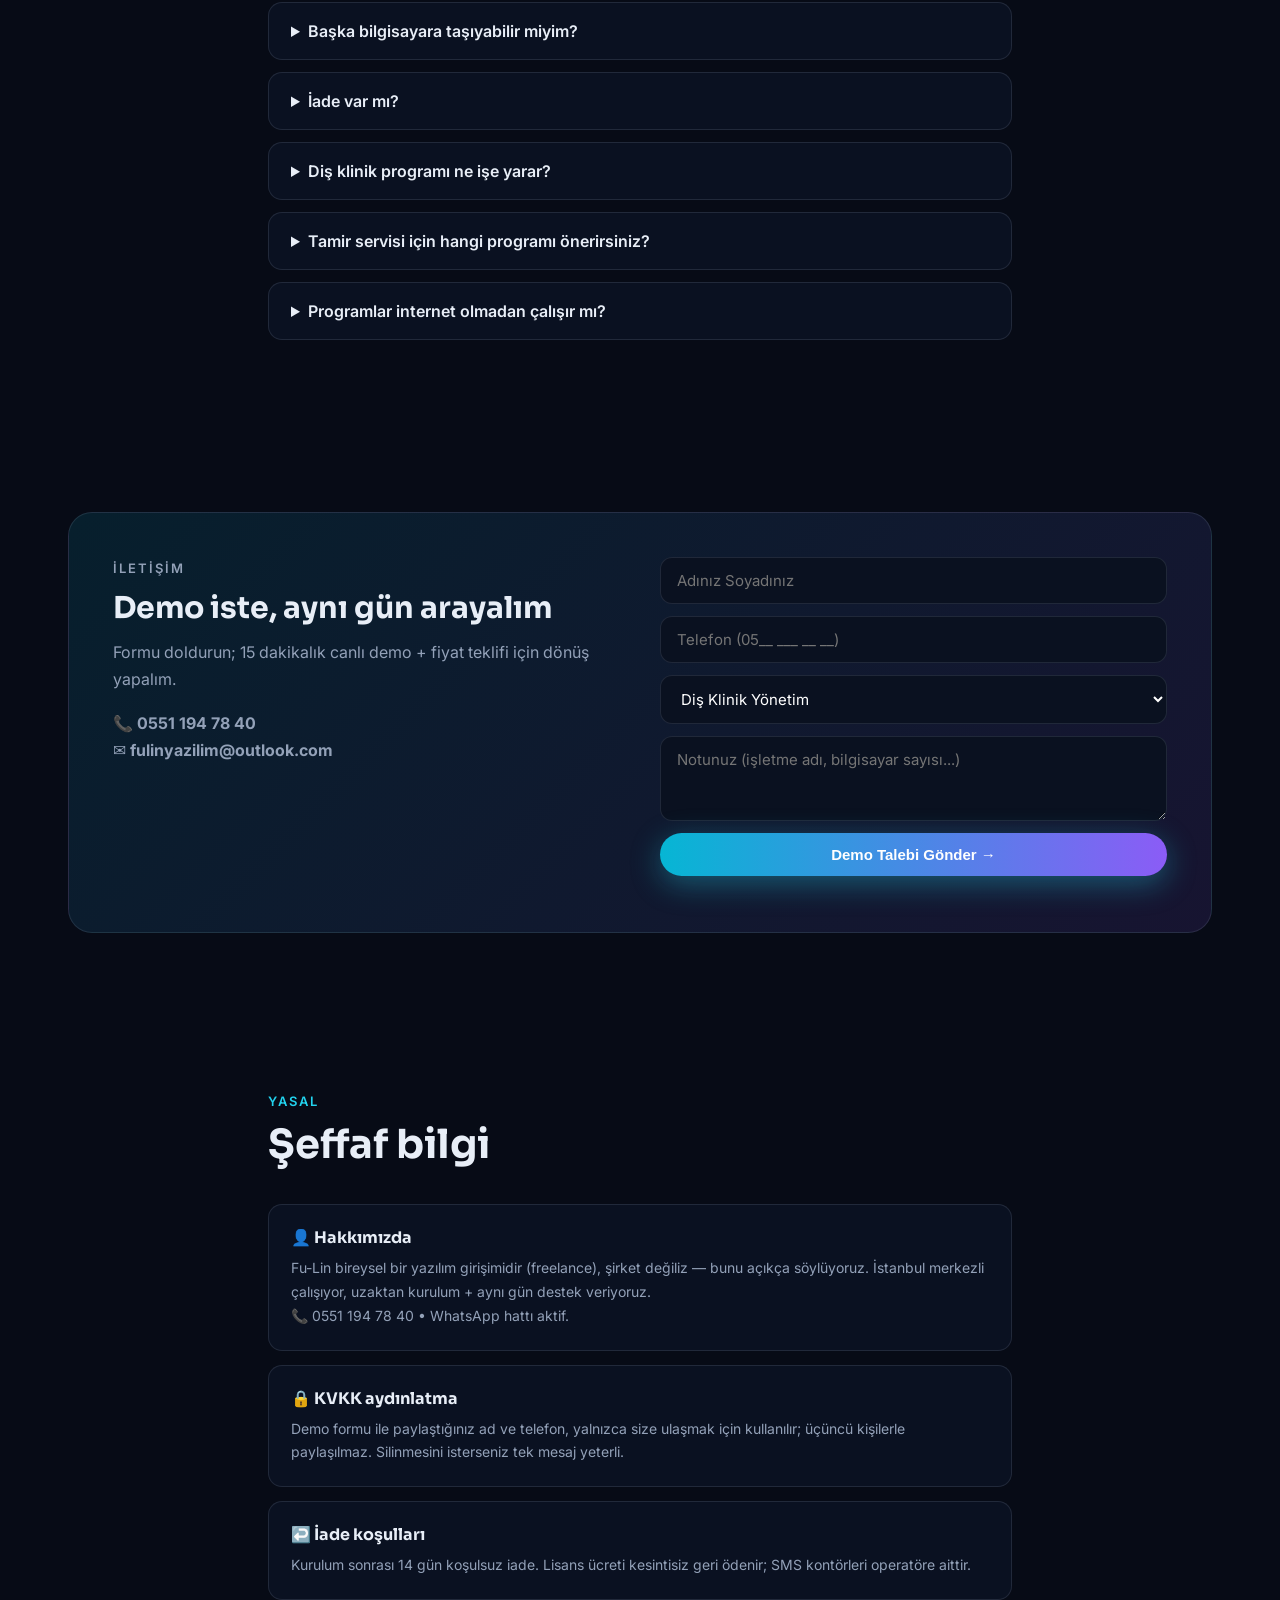
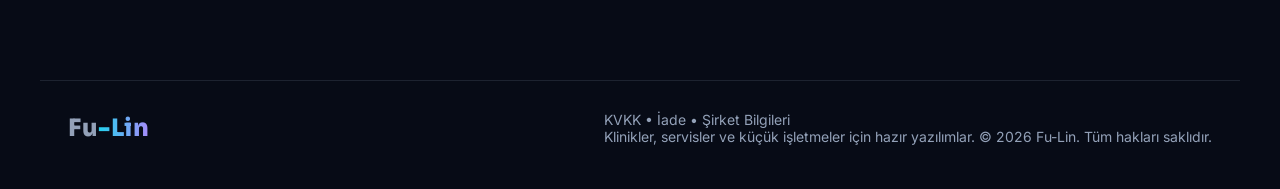
==== commit e0aa57c4: "Kurulum videosu eklendi" ====
--- a/docs/index.html
+++ b/docs/index.html
@@ -234,7 +234,7 @@
         <a href="indir/CrmPro_Deneme.exe" class="btn ghost full big-btn" style="margin-top:10px">⬇ CrmPro Deneme</a>
         <a href="indir/ErpPro_Deneme.exe" class="btn ghost full big-btn" style="margin-top:10px">⬇ ErpPro Deneme</a>
         <small>v1.0 • ~12 MB • Kurulum 2 dakika</small>
-        <div class="video-ph">▶ Kurulum videosu yakında burada</div>
+        <video class="kurulum-video" src="tanitim/kurulum.mp4" controls preload="metadata"></video>
       </div>
     </div>
   </section>
--- a/docs/styles.css
+++ b/docs/styles.css
@@ -186,6 +186,7 @@
 .trial-right .btn.ghost:hover{background:linear-gradient(90deg,#06b6d4,#8b5cf6);border-color:transparent;color:#fff;transform:translateY(-2px)}
 .trial-right small{display:block;margin:10px 0 16px;color:var(--mut)}
 .video-ph{border:1px dashed var(--vio);border-radius:16px;padding:34px 16px;color:var(--vio);font-weight:600}
+.kurulum-video{width:100%;border-radius:16px;border:1px solid var(--line);margin-top:6px}
 
 /* referanslar */
 .ref-grid{display:grid;grid-template-columns:repeat(3,1fr);gap:22px}
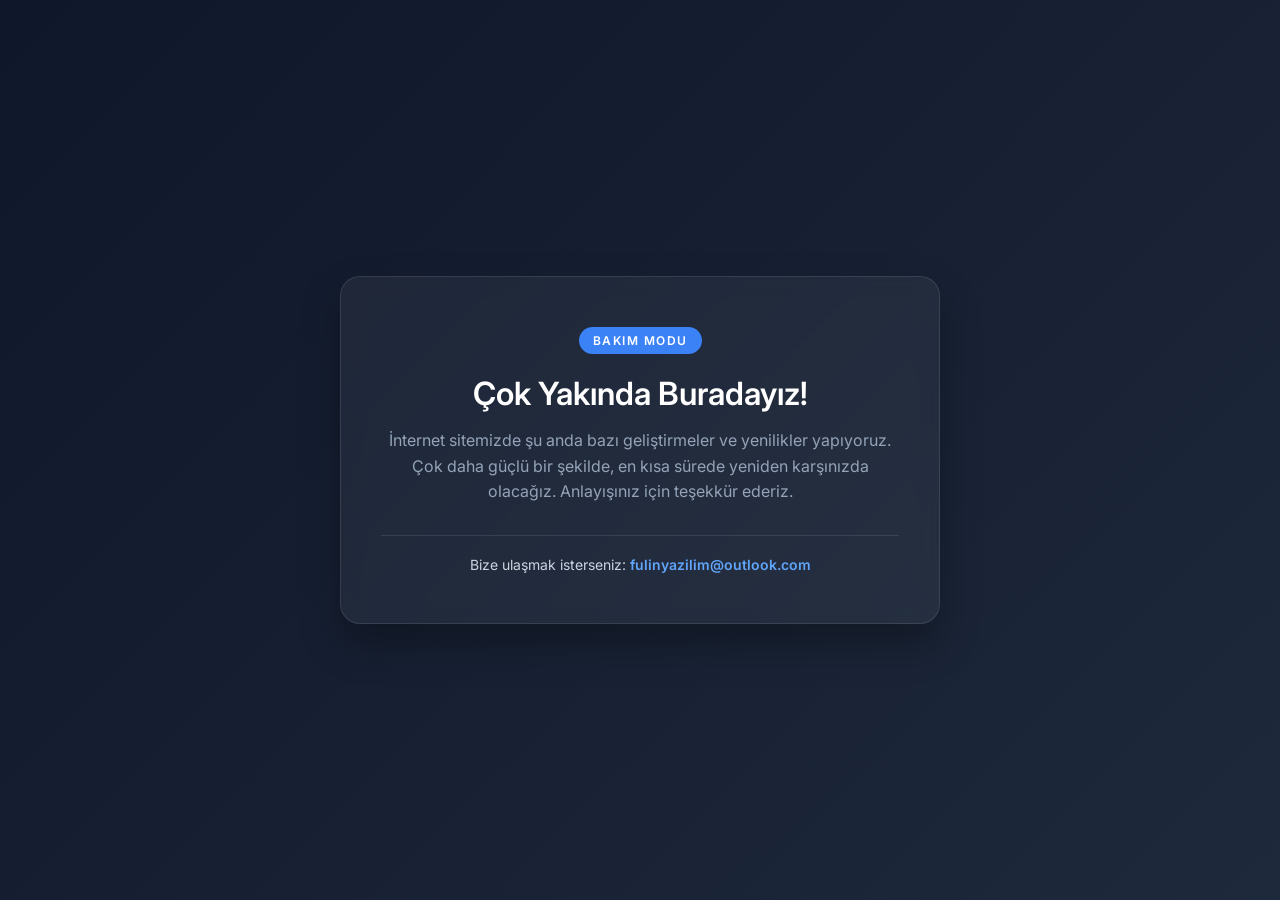
==== commit eb9fdbcf: "Bakim modu sayfasi (eski site site-arsiv dalinda)" ====
--- a/docs/index.html
+++ b/docs/index.html
@@ -1,315 +1,87 @@
 <!DOCTYPE html>
 <html lang="tr">
 <head>
-<meta charset="UTF-8">
-<meta name="viewport" content="width=device-width, initial-scale=1.0">
-<title>Diş Klinik Programı, Tamir Servis ve CRM Yazılımı | Fu-Lin</title>
-<link rel="icon" href="logo.ico">
-<link rel="canonical" href="https://fulinyazılım.com.tr/">
-<meta name="description" content="Diş klinik yönetim programı, tamir servis takip, teknik servis, CRM ve ERP yazılımları. 14 gün ücretsiz dene, internetsiz çalışır. Fu-Lin hazır işletme yazılımları.">
-<meta name="keywords" content="diş klinik programı, dişçi takip programı, tamir servis programı, teknik servis takip, crm programı, erp programı, stok takip, randevu programı, fu-lin">
-<meta name="robots" content="index, follow">
-<meta name="author" content="Fu-Lin">
-<meta property="og:type" content="website">
-<meta property="og:locale" content="tr_TR">
-<meta property="og:title" content="Fu-Lin — Diş Klinik, Tamir Servis, CRM ve ERP Yazılımları">
-<meta property="og:description" content="Klinik ve servisler için hazır yönetim programları. 14 gün ücretsiz dene.">
-<meta property="og:url" content="https://fulinyazılım.com.tr/">
-<meta property="og:image" content="https://fulinyazılım.com.tr/logo.png">
-<meta name="twitter:card" content="summary_large_image">
-<script type="application/ld+json">
-{"@context":"https://schema.org","@type":"Organization","name":"Fu-Lin",
- "url":"https://fulinyazılım.com.tr/","telephone":"+90 551 194 78 40",
- "description":"Diş klinikleri, tamir servisleri ve KOBİ'ler için hazır yönetim yazılımları.",
- "makesOffer":[
-  {"@type":"Offer","itemOffered":{"@type":"SoftwareApplication","name":"Diş Klinik Yönetim",
-   "applicationCategory":"BusinessApplication","operatingSystem":"Windows"},"price":"12900","priceCurrency":"TRY"},
-  {"@type":"Offer","itemOffered":{"@type":"SoftwareApplication","name":"TamirPro Servis Takip",
-   "applicationCategory":"BusinessApplication","operatingSystem":"Windows"},"price":"9900","priceCurrency":"TRY"},
-  {"@type":"Offer","itemOffered":{"@type":"SoftwareApplication","name":"Teknik Servis Takip",
-   "applicationCategory":"BusinessApplication","operatingSystem":"Windows"},"price":"9900","priceCurrency":"TRY"},
-  {"@type":"Offer","itemOffered":{"@type":"SoftwareApplication","name":"CrmPro",
-   "applicationCategory":"BusinessApplication","operatingSystem":"Windows"},"price":"9900","priceCurrency":"TRY"},
-  {"@type":"Offer","itemOffered":{"@type":"SoftwareApplication","name":"ErpPro",
-   "applicationCategory":"BusinessApplication","operatingSystem":"Windows"},"price":"9900","priceCurrency":"TRY"}]}
-</script>
-<link rel="preconnect" href="https://fonts.googleapis.com">
-<link rel="preconnect" href="https://fonts.gstatic.com" crossorigin>
-<link href="https://fonts.googleapis.com/css2?family=Sora:wght@400;600;700;800&family=Inter:wght@400;500;600&display=swap" rel="stylesheet">
-<link rel="stylesheet" href="styles.css">
+    <meta charset="UTF-8">
+    <meta name="viewport" content="width=device-width, initial-scale=1.0">
+    <title>Çok Yakında Geri Dönüyoruz!</title>
+    <link href="https://fonts.googleapis.com/css2?family=Inter:wght@300;400;600&display=swap" rel="stylesheet">
+    <style>
+        * {
+            margin: 0;
+            padding: 0;
+            box-sizing: border-box;
+        }
+        body {
+            font-family: 'Inter', sans-serif;
+            background: linear-gradient(135deg, #0f172a 0%, #1e293b 100%);
+            color: #f8fafc;
+            height: 100vh;
+            display: flex;
+            align-items: center;
+            justify-content: center;
+            text-align: center;
+            padding: 20px;
+        }
+        .container {
+            max-width: 600px;
+            background: rgba(255, 255, 255, 0.05);
+            backdrop-filter: blur(10px);
+            border: 1px solid rgba(255, 255, 255, 0.1);
+            padding: 50px 40px;
+            border-radius: 20px;
+            box-shadow: 0 20px 40px rgba(0, 0, 0, 0.3);
+        }
+        .badge {
+            display: inline-block;
+            background-color: #3b82f6;
+            color: white;
+            font-size: 12px;
+            font-weight: 600;
+            text-transform: uppercase;
+            letter-spacing: 1.5px;
+            padding: 6px 14px;
+            border-radius: 50px;
+            margin-bottom: 20px;
+        }
+        h1 {
+            font-size: 32px;
+            font-weight: 600;
+            margin-bottom: 15px;
+            color: #ffffff;
+        }
+        p {
+            font-size: 16px;
+            color: #94a3b8;
+            line-height: 1.6;
+            margin-bottom: 30px;
+        }
+        .contact-box {
+            border-top: 1px solid rgba(255, 255, 255, 0.1);
+            padding-top: 20px;
+            font-size: 14px;
+            color: #cbd5e1;
+        }
+        .contact-box a {
+            color: #60a5fa;
+            text-decoration: none;
+            font-weight: 600;
+        }
+        .contact-box a:hover {
+            text-decoration: underline;
+        }
+    </style>
 </head>
 <body>
 
-<div class="bg-orbs"><span class="orb o1"></span><span class="orb o2"></span><span class="orb o3"></span></div>
-<div class="grid-overlay"></div>
+    <div class="container">
+        <div class="badge">Bakım Modu</div>
+        <h1>Çok Yakında Buradayız!</h1>
+        <p>İnternet sitemizde şu anda bazı geliştirmeler ve yenilikler yapıyoruz. Çok daha güçlü bir şekilde, en kısa sürede yeniden karşınızda olacağız. Anlayışınız için teşekkür ederiz.</p>
 
-<header id="nav">
-  <a class="logo" href="#top">Fu<span>-Lin</span></a>
-  <nav class="links">
-    <a href="#urunler">Ürünler</a>
-    <a href="#kurumsal-web">Kurumsal Web</a>
-    <a href="#odeme">Ödeme</a>
-    <a href="#ozellikler">Neden Fu-Lin</a>
-    <a href="#fiyat">Fiyat</a>
-    <a href="#referanslar">Referanslar</a>
-    <a href="#sss">SSS</a>
-    <a href="#deneme" class="btn small">Ücretsiz Dene</a>
-  </nav>
-  <button id="menuBtn" aria-label="Menü">☰</button>
-</header>
-<nav id="mobileMenu">
-  <a href="#urunler">Ürünler</a>
-  <a href="#kurumsal-web">Kurumsal Web</a>
-  <a href="#ozellikler">Neden Fu-Lin</a>
-  <a href="#fiyat">Fiyat</a>
-  <a href="#deneme">Ücretsiz Dene</a>
-  <a href="#referanslar">Referanslar</a>
-  <a href="#sss">SSS</a>
-  <a href="#iletisim">Teklif Al</a>
-</nav>
+        <div class="contact-box">
+            Bize ulaşmak isterseniz: <a href="mailto:fulinyazilim@outlook.com">fulinyazilim@outlook.com</a>
+        </div>
+    </div>
 
-<main id="top">
-  <!-- HERO -->
-  <section class="hero">
-    <div class="hero-text">
-      <div class="badge"><span class="pulse"></span> Yeni: TamirPro v1.0 yayında — 2 ürün satışta</div>
-      <h1>İşletmen için yazılım<br><span class="grad">haftalar değil,</span><br><span id="typed"></span><span class="caret">|</span></h1>
-      <p>Fu-Lin; kliniklerin, tamir servislerinin ve küçük işletmelerin günlük işini hızlandıran hazır uygulamalar üretir. Kur, giriş yap, çalışmaya başla.</p>
-      <div class="cta">
-        <a href="#deneme" class="btn primary">Ücretsiz Dene →</a>
-        <a href="#urunler" class="btn ghost">Ürünleri Gör</a>
-      </div>
-      <div class="stats">
-        <div><b><span class="counter" data-to="5">0</span></b><small>satışa hazır ürün</small></div>
-        <div><b><span class="counter" data-to="3">0</span></b><small>tamir iş kolu</small></div>
-        <div><b><span class="counter" data-to="100">0</span>%</b><small>çevrimdışı çalışma</small></div>
-      </div>
-    </div>
-    <div class="hero-visual">
-      <div class="mock tilt">
-        <div class="mock-bar"><i></i><i></i><i></i><span>Fu-Lin • Diş Klinik Yönetim</span></div>
-        <div class="mock-body">
-          <div class="mock-cards"><b></b><b></b><b></b><b></b></div>
-          <div class="mock-rows"><i></i><i></i><i></i><i></i><i></i></div>
-        </div>
-        <div class="mock-toast">✔ SMS hatırlatma gönderildi</div>
-      </div>
-      <div class="chip c1">🦷 Diş Şeması</div>
-      <div class="chip c2">🔧 İş Emri Takibi</div>
-      <div class="chip c3">✉️ SMS Hatırlatma</div>
-    </div>
-  </section>
-
-  <!-- MARQUEE -->
-  <div class="marquee"><div class="track">
-    <span>Randevu Takibi ✦ Hasta Kartı ✦ Diş Şeması ✦ SMS Hatırlatma ✦ Stok &amp; Gider ✦ Ciro Raporu ✦ Kullanıcı Rolleri ✦ CSV Yedek ✦&nbsp;</span>
-    <span>İş Emri ✦ Parça Stoku ✦ Fatura Belgesi ✦ Borç Takibi ✦ Cihaz Türleri ✦ Durum Akışı ✦ CSV Rapor ✦&nbsp;</span>
-  </div></div>
-
-  <!-- ÜRÜNLER -->
-  <section id="urunler" class="section">
-    <p class="kicker reveal">Ürünler</p>
-    <h2 class="reveal">Satışa hazır uygulamalar</h2>
-    <div class="cards">
-      <article class="card featured reveal">
-        <div class="tag">Çok satan</div>
-        <div class="emoji">🦷</div>
-        <h3>Diş Klinik Yönetim</h3>
-        <p>Özel diş kliniklerine eksiksiz takip: hasta, randevu, renkli diş şeması, tedavi + ödeme, SMS hatırlatma, stok ve ciro raporu. Tek dosya exe, kurulum 2 dakika.</p>
-        <ul><li>✔ Çevrimdışı çalışır</li><li>✔ admin / hekim / sekreter rolleri</li><li>✔ NetGSM SMS entegrasyonu</li></ul>
-        <div class="price-row"><b>₺12.900</b><small>lansman fiyatı • tek seferlik + 1 yıl destek</small></div>
-        <a href="#iletisim" class="btn primary full">Hemen Satın Al</a>
-      </article>
-      <article class="card reveal">
-        <div class="emoji">🔧</div>
-        <h3>TamirPro Servis Takip</h3>
-        <p>Elektronik, otomotiv veya telefon-PC: kurulumda iş kolunu seç, sistem ona göre kurulsun. İş emri, parça stoku, tahsilat, fatura belgesi, SMS.</p>
-        <div class="price-row"><b>₺9.900</b><small>lansman fiyatı • tek seferlik</small></div>
-        <a href="#iletisim" class="btn primary full">Hemen Satın Al</a>
-      </article>
-      <article class="card reveal">
-        <div class="emoji">🛠️</div>
-        <h3>Teknik Servis Takip</h3>
-        <p>Arıza kaydı, yazdırılabilir servis formu, parça stoku, teknisyen kadrosu ve garanti takibi tek panelde.</p>
-        <div class="price-row"><b>₺9.900</b><small>lansman fiyatı • tek seferlik</small></div>
-        <a href="#iletisim" class="btn primary full">Hemen Satın Al</a>
-      </article>
-      <article class="card reveal">
-        <div class="emoji">📇</div>
-        <h3>CrmPro</h3>
-        <p>Satış hunisi, kalemli teklif, görüşme ve görev takibi, ağırlıklı ciro raporu. Her KOBİ'ye uyar.</p>
-        <div class="price-row"><b>₺9.900</b><small>lansman fiyatı • tek seferlik</small></div>
-        <a href="#iletisim" class="btn primary full">Hemen Satın Al</a>
-      </article>
-      <article class="card reveal">
-        <div class="emoji">📦</div>
-        <h3>ErpPro</h3>
-        <p>Stok, cari, alış/satış faturaları ve kasa tek panelde. Fatura kesince stok otomatik işlenir.</p>
-        <div class="price-row"><b>₺9.900</b><small>lansman fiyatı • tek seferlik</small></div>
-        <a href="#iletisim" class="btn primary full">Hemen Satın Al</a>
-      </article>
-    </div>
-  </section>
-
-  <!-- KURUMSAL WEB -->
-  <section id="kurumsal-web" class="section">
-    <div class="trial-box reveal">
-      <div>
-        <p class="kicker">Yeni hizmet</p>
-        <h2>Kurumunuza özel web sitesi</h2>
-        <p>Klinik, servis veya işletmeniz için hızlı, mobil uyumlu, Google'da bulunan tanıtım sitesi yapıyoruz. Bu site dahil her şey bize ait — aynısını size de kurarız.</p>
-        <ul class="sysreq">
-          <li>🎨 Size özel tasarım, logonuza uyumlu</li>
-          <li>🔍 Google kaydı (SEO) + WhatsApp butonu</li>
-          <li>⚡ Ortalama 7 günde teslim</li>
-        </ul>
-      </div>
-      <div class="trial-right">
-        <p style="color:var(--mut)">Proje bazında fiyat — ücretsiz ön görüşme:</p>
-        <a href="#iletisim" class="btn primary full big-btn">Teklif Al →</a>
-        <small>Örnek iş: bu site (Fu-Lin)</small>
-      </div>
-    </div>
-  </section>
-
-  <!-- ÖZELLİKLER -->
-  <section id="ozellikler" class="section">
-    <p class="kicker reveal">Neden Fu-Lin</p>
-    <h2 class="reveal">Klasik ajans sitesi değil, ürün var</h2>
-    <div class="feat-grid">
-      <div class="feat reveal"><b>⚡</b><h4>2 dakikada kurulum</h4><p>Kurulum sihirbazı her şeyi halleder. Eğitim videosu kutudan çıkar.</p></div>
-      <div class="feat reveal"><b>🔌</b><h4>İnternetsiz çalışır</h4><p>Veriler sizde kalır. Sunucu ücreti, aidat yok.</p></div>
-      <div class="feat reveal"><b>🎨</b><h4>İşletme kimliğine uyarlanır</h4><p>Logo, işletme adı ve SMS şablonu size özel ayarlanır.</p></div>
-      <div class="feat reveal"><b>🛟</b><h4>Gerçek destek</h4><p>Telefon + uzaktan bağlantı ile aynı gün çözüm.</p></div>
-    </div>
-  </section>
-
-  <!-- FİYAT -->
-  <section id="fiyat" class="section">
-    <p class="kicker reveal">Fiyat</p>
-    <h2 class="reveal">Hizmeti seç, fiyatı gör</h2>
-    <div class="fiyat-sec reveal" id="fiyatSec">
-      <button data-urun="dis" class="aktif">🦷 Diş Klinik Yönetim</button>
-      <button data-urun="tamir">🔧 TamirPro Servis</button>
-      <button data-urun="teknik">🛠️ Teknik Servis</button>
-      <button data-urun="crm">📇 CrmPro</button>
-      <button data-urun="erp">📦 ErpPro</button>
-    </div>
-    <p class="reveal" style="color:var(--mut);margin-bottom:22px">Net, gizli ücret yok. Tüm paketlere 14 gün koşulsuz iade dahil.</p>
-    <div class="cards pricing" id="fiyatKartlar">
-    </div>
-  </section>
-
-  <!-- ÖDEME -->
-  <section id="odeme" class="section">
-    <p class="kicker reveal">Güvenli ödeme</p>
-    <h2 class="reveal">Ödeme 3 adımda, risksiz</h2>
-    <div class="odeme-adim reveal"><b>1</b><p><b>Siparişi oluştur</b> — aşağıdaki formu doldur, talebin panele düşsün.</p></div>
-    <div class="odeme-adim reveal"><b>2</b><p><b>Ödemeyi yap</b> — Havale/EFT ile. IBAN bilgisi WhatsApp'tan anında gönderilir.</p></div>
-    <div class="odeme-adim reveal"><b>3</b><p><b>Lisansı al</b> — ödeme onaylanınca kurulum + lisans anahtarın aynı gün teslim edilir.</p></div>
-    <div class="cards" style="margin-top:22px">
-      <article class="card featured reveal"><div class="tag">Aktif</div><div class="emoji">🏦</div><h3>Havale / EFT</h3><p>Banka transferi ile ödeme. Dekontu WhatsApp'tan iletmen yeterli, kontrol edip lisansı açıyoruz.</p><a class="btn primary full" href="https://wa.me/905511947840?text=Merhaba%2C%20IBAN%20bilgisi%20alabilir%20miyim%3F" target="_blank" rel="noopener">IBAN İste →</a></article>
-      <article class="card reveal"><div class="emoji">💳</div><h3>Online kart ile ödeme</h3><p>iyzico altyapısıyla kartlı ödeme çok yakında. Şahıs şirketi kurulumu tamamlanınca aktif olacak.</p><div class="soon">Yakında</div></article>
-      <article class="card reveal"><div class="emoji">🛡️</div><h3>Güvencen ne?</h3><p>14 gün koşulsuz iade + ödeme öncesi ücretsiz deneme + her adımda WhatsApp hattı. Riski biz üstleniyoruz.</p><a class="btn ghost full" href="#sss">SSS'yi Oku</a></article>
-    </div>
-  </section>
-
-  <!-- DENEME -->
-  <section id="deneme" class="section">
-    <div class="trial-box reveal">
-      <div>
-        <p class="kicker">Ücretsiz deneme</p>
-        <h2>14 gün ücretsiz dene, kredi kartı yok</h2>
-        <p>Tüm özellikler açık deneme sürümünü indir, işletmende test et. Beğenmezsen tek tıkla kaldır, verilerin silinir.</p>
-        <ul class="sysreq">
-          <li>🖥️ Windows 10 / 11 (64-bit)</li>
-          <li>🧠 4 GB RAM, 200 MB boş alan</li>
-          <li>🔌 İnternet gerekmez</li>
-        </ul>
-      </div>
-      <div class="trial-right">
-        <a href="indir/DisKlinikYonetim_Deneme.exe" class="btn ghost full big-btn">⬇ Diş Klinik Deneme</a>
-        <a href="indir/TamirPro_Deneme.exe" class="btn ghost full big-btn" style="margin-top:10px">⬇ TamirPro Deneme</a>
-        <a href="indir/ServisPro_Deneme.exe" class="btn ghost full big-btn" style="margin-top:10px">⬇ Servis Takip Deneme</a>
-        <a href="indir/CrmPro_Deneme.exe" class="btn ghost full big-btn" style="margin-top:10px">⬇ CrmPro Deneme</a>
-        <a href="indir/ErpPro_Deneme.exe" class="btn ghost full big-btn" style="margin-top:10px">⬇ ErpPro Deneme</a>
-        <small>v1.0 • ~12 MB • Kurulum 2 dakika</small>
-        <video class="kurulum-video" src="tanitim/kurulum.mp4" controls preload="metadata"></video>
-      </div>
-    </div>
-  </section>
-
-  <!-- REFERANSLAR -->
-  <section id="referanslar" class="section">
-    <p class="kicker reveal">Referanslar</p>
-    <h2 class="reveal">Kullananlar ne diyor</h2>
-    <div class="ref-grid">
-      <article class="ref-card reveal"><p>Henüz yayınlanmış referansımız yok — şeffaf olmak istiyoruz. İlk kullanan işletmelerden biri ol, hem lansman fiyatından yararlan hem referansımız ol.</p><b>Senin işletmen burada olabilir</b><small>Lansman dönemi</small></article>
-      <article class="ref-card campaign reveal"><p>🚀 <b>Lansman kampanyası:</b> ilk 5 müşteriye %20 indirim + ücretsiz kurulum.</p><a href="#iletisim" class="btn primary full">Yerini Ayırt</a></article>
-    </div>
-  </section>
-
-  <!-- GALERİ -->
-  <section id="galeri" class="section">
-    <p class="kicker reveal">Tanıtım</p>
-    <h2 class="reveal">Paylaşıma hazır görseller</h2>
-    <div class="galeri-grid">
-    </div>
-    <p class="reveal" style="color:var(--mut);margin-top:14px">🎬 Tanıtım videoları güncelleniyor — çok yakında burada.</p>
-    <p class="reveal" style="color:var(--mut);margin-top:14px">🎬 Tanıtım videoları güncelleniyor — çok yakında burada.</p>
-  </section>
-
-  <!-- SSS -->
-  <section id="sss" class="section narrow">
-    <p class="kicker reveal">SSS</p>
-    <h2 class="reveal">Merak edilenler</h2>
-    <details class="reveal"><summary>Verilerim nerede saklanıyor?</summary><p>Bilgisayarınızda, size özel veritabanında. İnternet kesilse bile çalışır.</p></details>
-    <details class="reveal"><summary>SMS nasıl gönderiliyor?</summary><p>NetGSM hattınızla entegre çalışır. Hattınız yoksa kurulumda yardımcı oluruz; kontör ücreti operatöre ödenir.</p></details>
-    <details class="reveal"><summary>Başka bilgisayara taşıyabilir miyim?</summary><p>Evet. Yedek al → yeni bilgisayara kur → geri yükle. 5 dakika sürer.</p></details>
-    <details class="reveal"><summary>İade var mı?</summary><p>Kurulum sonrası 14 gün koşulsuz iade.</p></details>
-    <details class="reveal"><summary>Diş klinik programı ne işe yarar?</summary><p>Hasta kaydı, randevu, diş şeması, tedavi ve ödeme takibi, SMS hatırlatma, stok ve ciro raporunu tek panelde toplar. Defter ve Excel ile uğraşmazsınız.</p></details>
-    <details class="reveal"><summary>Tamir servisi için hangi programı önerirsiniz?</summary><p>Elektronik, otomotiv veya telefon-PC işi yapıyorsanız TamirPro; genel arıza kaydı, servis formu ve garanti takibi için Teknik Servis Takip uygun. İkisini de 14 gün ücretsiz deneyebilirsiniz.</p></details>
-    <details class="reveal"><summary>Programlar internet olmadan çalışır mı?</summary><p>Evet. Tüm Fu-Lin masaüstü programları çevrimdışı çalışır, veriler bilgisayarınızda saklanır.</p></details>
-  </section>
-
-  <!-- İLETİŞİM -->
-  <section id="iletisim" class="section">
-    <div class="contact-box reveal">
-      <div>
-        <p class="kicker">İletişim</p>
-        <h2>Demo iste, aynı gün arayalım</h2>
-        <p>Formu doldurun; 15 dakikalık canlı demo + fiyat teklifi için dönüş yapalım.</p>
-        <p class="contact-lines">📞 <b>0551 194 78 40</b><br>✉️ <a href="mailto:fulinyazilim@outlook.com"><b>fulinyazilim@outlook.com</b></a></p>
-      </div>
-      <form id="leadForm">
-        <input name="ad" placeholder="Adınız Soyadınız" required>
-        <input name="tel" placeholder="Telefon (05__ ___ __ __)" required>
-        <select name="urun"><option>Diş Klinik Yönetim</option><option>TamirPro Servis Takip</option><option>Teknik Servis Takip</option><option>CrmPro</option><option>ErpPro</option><option>Kurumsal Web Sitesi (teklif)</option></select>
-        <textarea name="not" rows="3" placeholder="Notunuz (işletme adı, bilgisayar sayısı...)"></textarea>
-        <button class="btn primary full" type="submit">Demo Talebi Gönder →</button>
-        <small id="formNote"></small>
-      </form>
-    </div>
-  </section>
-  <!-- YASAL -->
-  <section id="yasal" class="section narrow">
-    <p class="kicker reveal">Yasal</p>
-    <h2 class="reveal">Şeffaf bilgi</h2>
-    <div class="legal-grid">
-      <div class="legal-card reveal"><h4>👤 Hakkımızda</h4><p>Fu-Lin bireysel bir yazılım girişimidir (freelance), şirket değiliz — bunu açıkça söylüyoruz. İstanbul merkezli çalışıyor, uzaktan kurulum + aynı gün destek veriyoruz.<br>📞 0551 194 78 40 • WhatsApp hattı aktif.</p></div>
-      <div class="legal-card reveal"><h4>🔒 KVKK aydınlatma</h4><p>Demo formu ile paylaştığınız ad ve telefon, yalnızca size ulaşmak için kullanılır; üçüncü kişilerle paylaşılmaz. Silinmesini isterseniz tek mesaj yeterli.</p></div>
-      <div class="legal-card reveal"><h4>↩️ İade koşulları</h4><p>Kurulum sonrası 14 gün koşulsuz iade. Lisans ücreti kesintisiz geri ödenir; SMS kontörleri operatöre aittir.</p></div>
-    </div>
-  </section>
-</main>
-
-<footer>
-  <a class="logo" href="#top">Fu<span>-Lin</span></a>
-  <p><a href="#yasal">KVKK • İade • Şirket Bilgileri</a><br>Klinikler, servisler ve küçük işletmeler için hazır yazılımlar. © 2026 Fu-Lin. Tüm hakları saklıdır.</p>
-</footer>
-
-<a id="wa" href="https://wa.me/905511947840?text=Merhaba%2C%20Fu-Lin%20demo%20istiyorum" target="_blank" rel="noopener" aria-label="WhatsApp">✆</a>
-
-<script src="app.js"></script>
 </body>
 </html>
